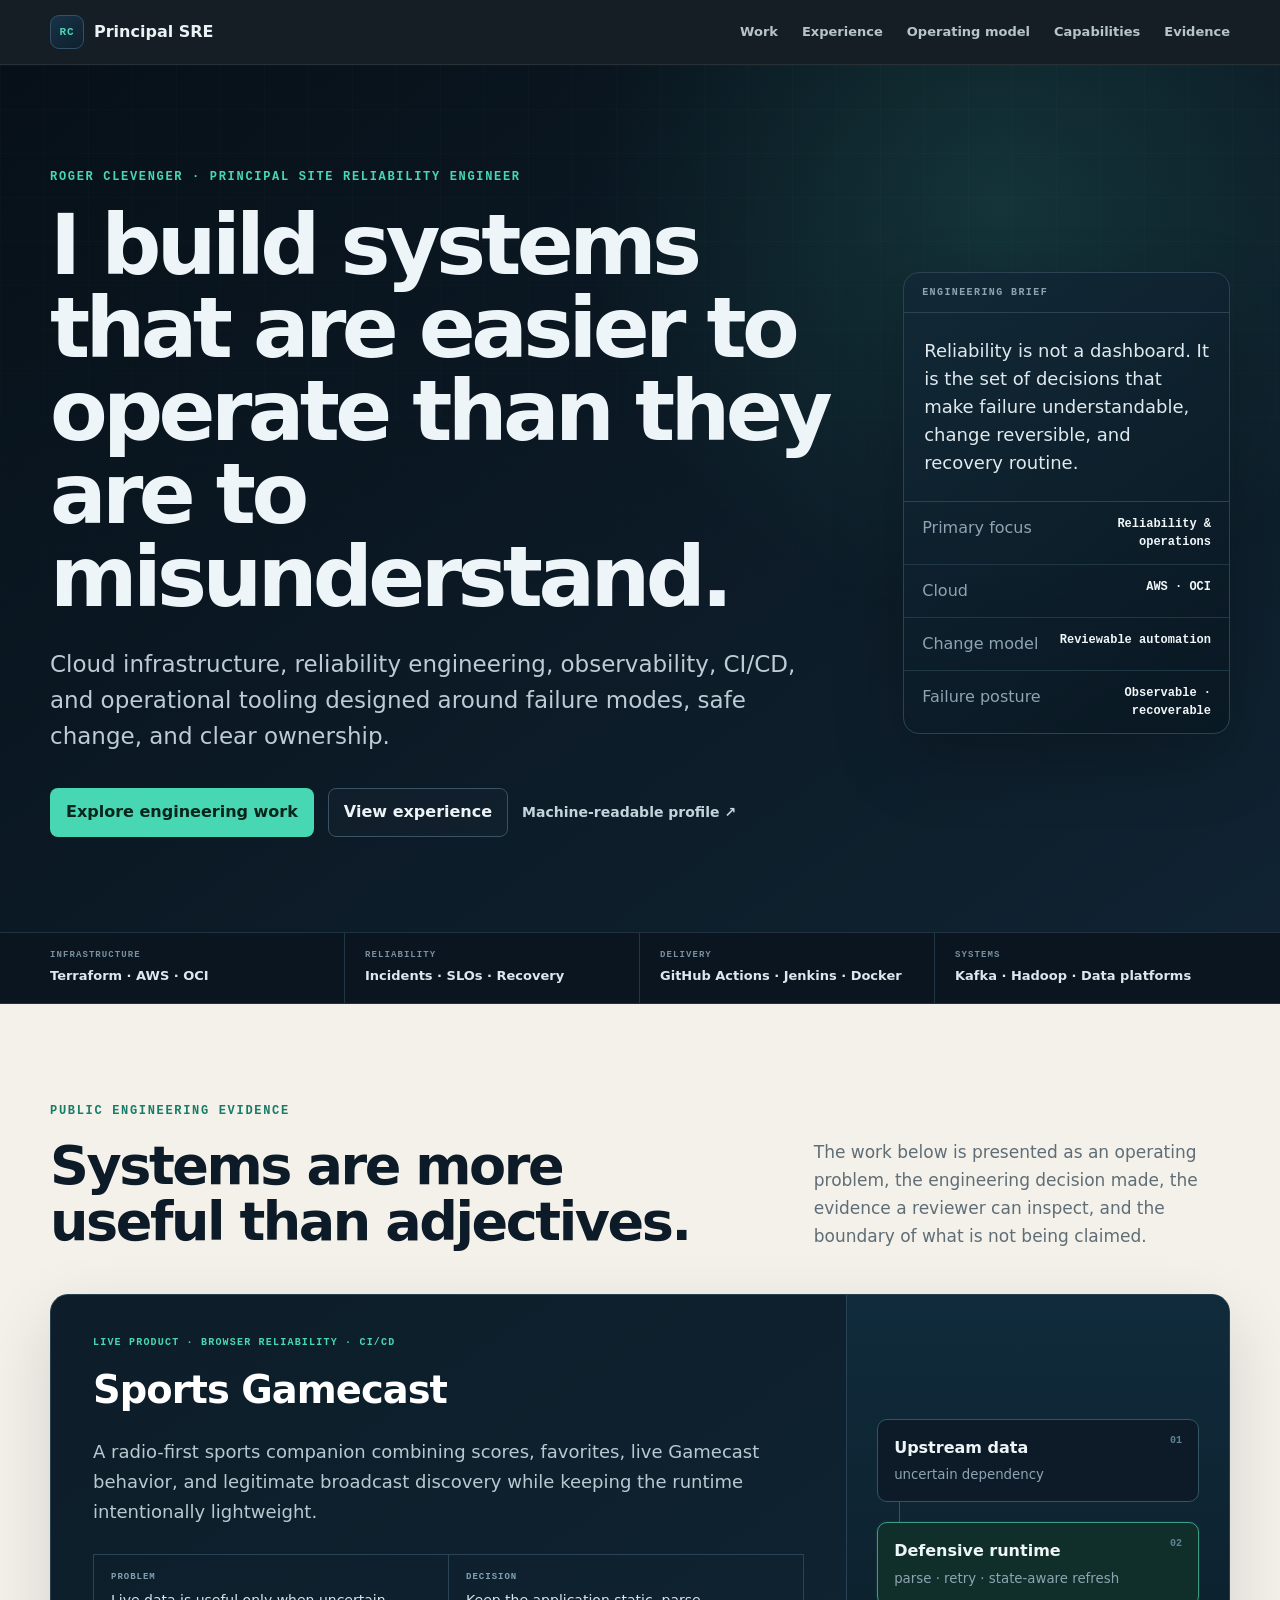
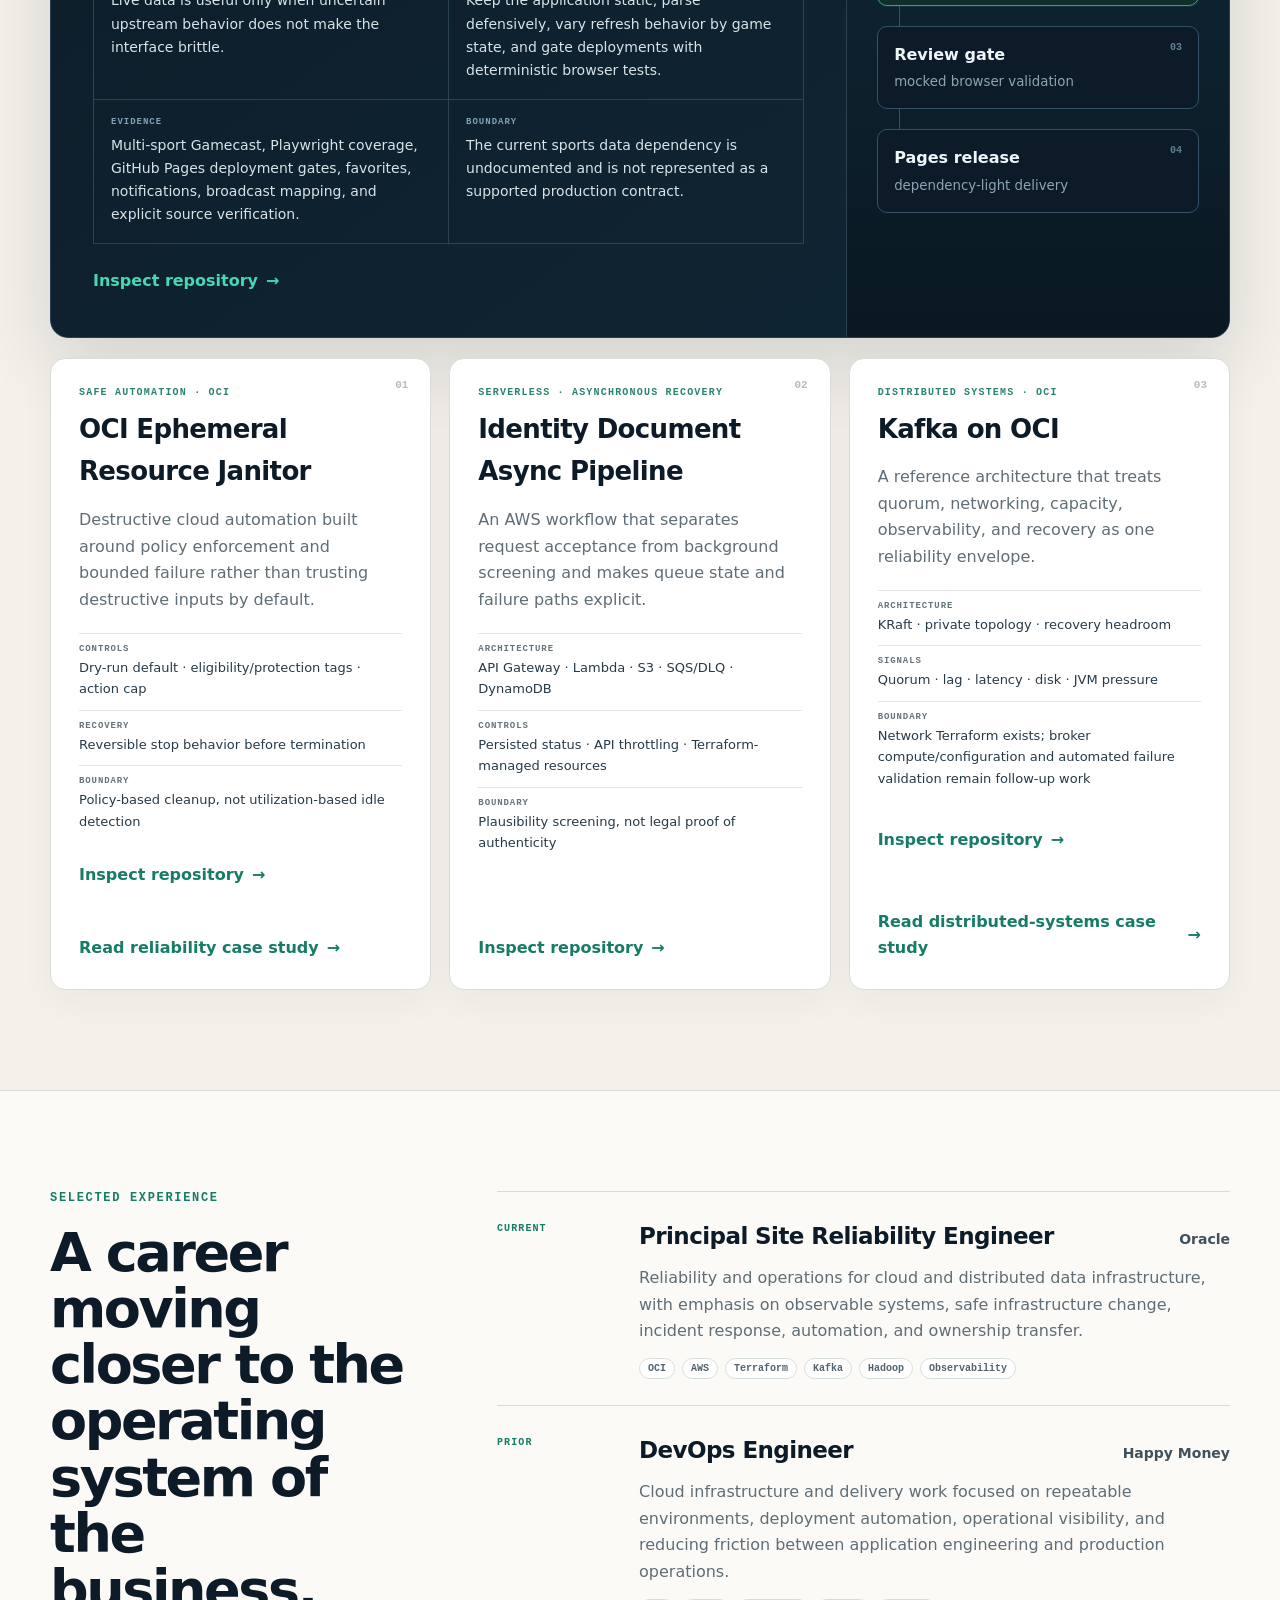
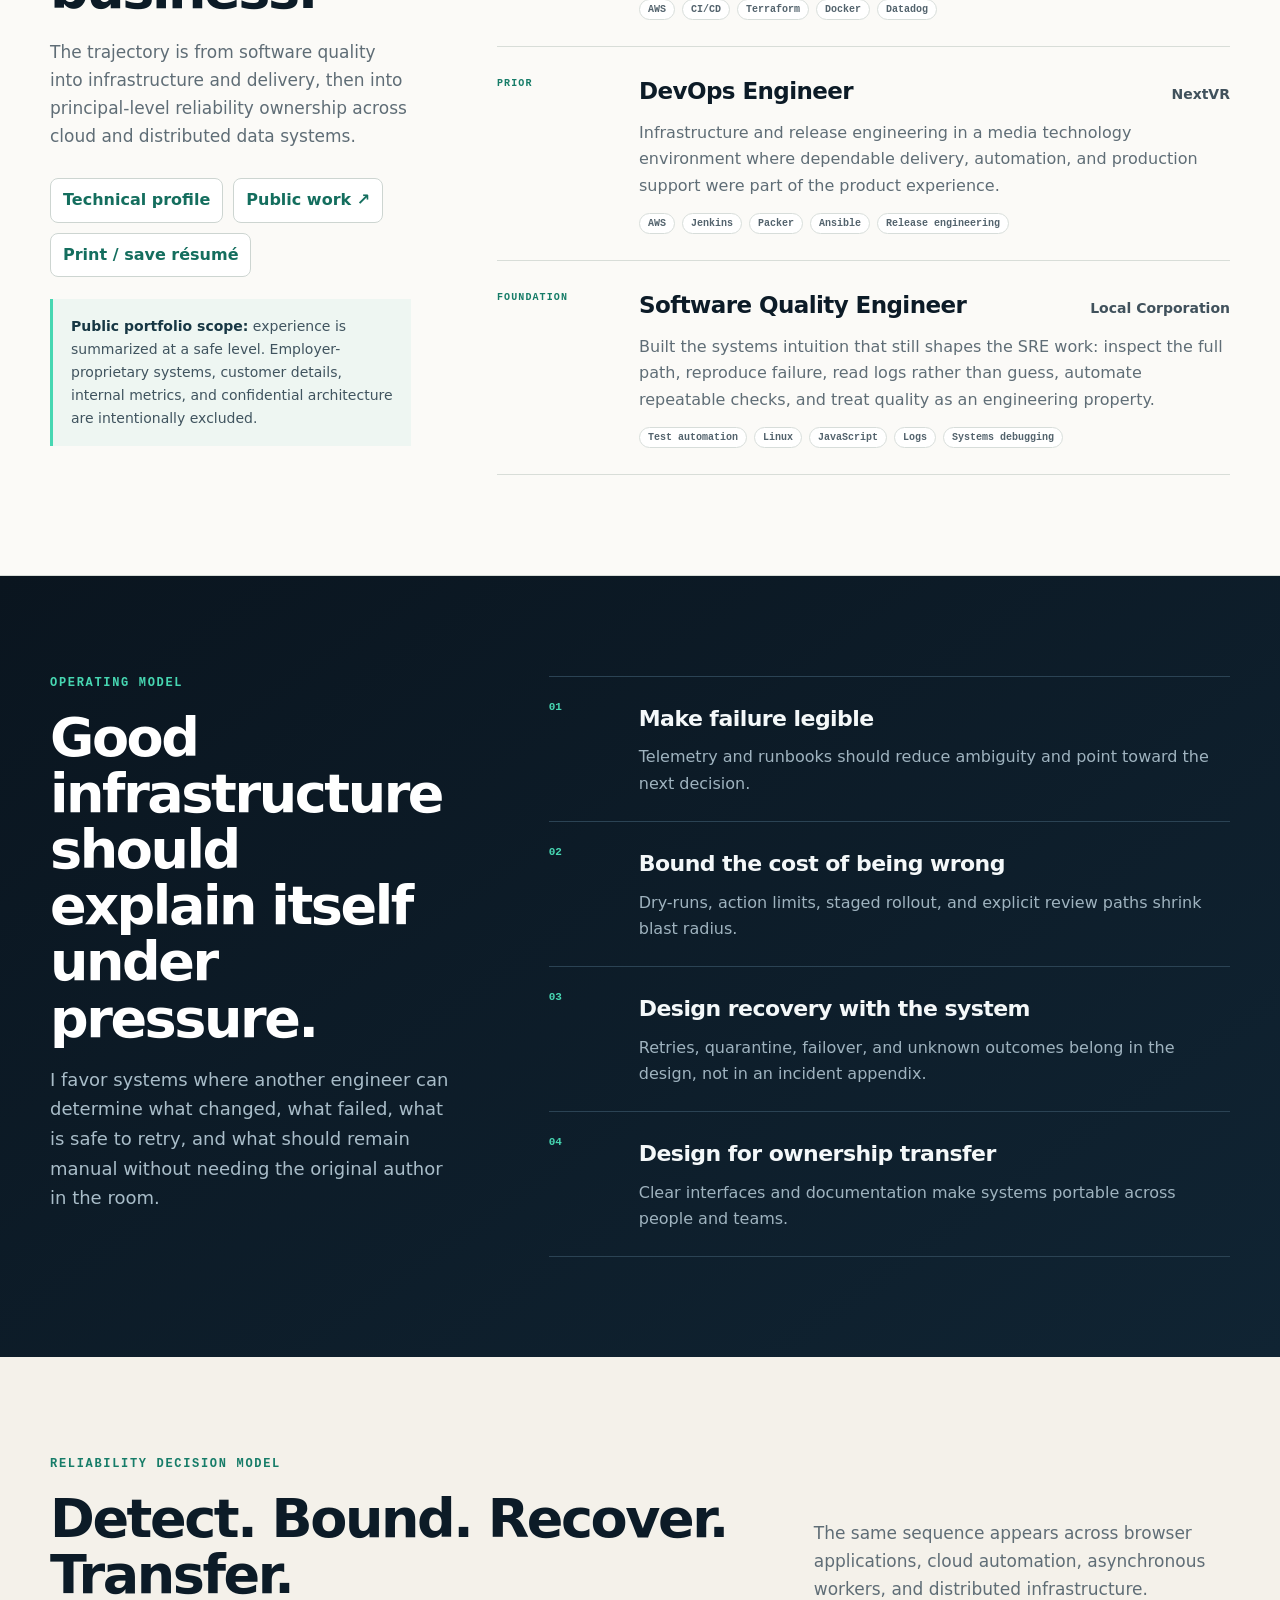
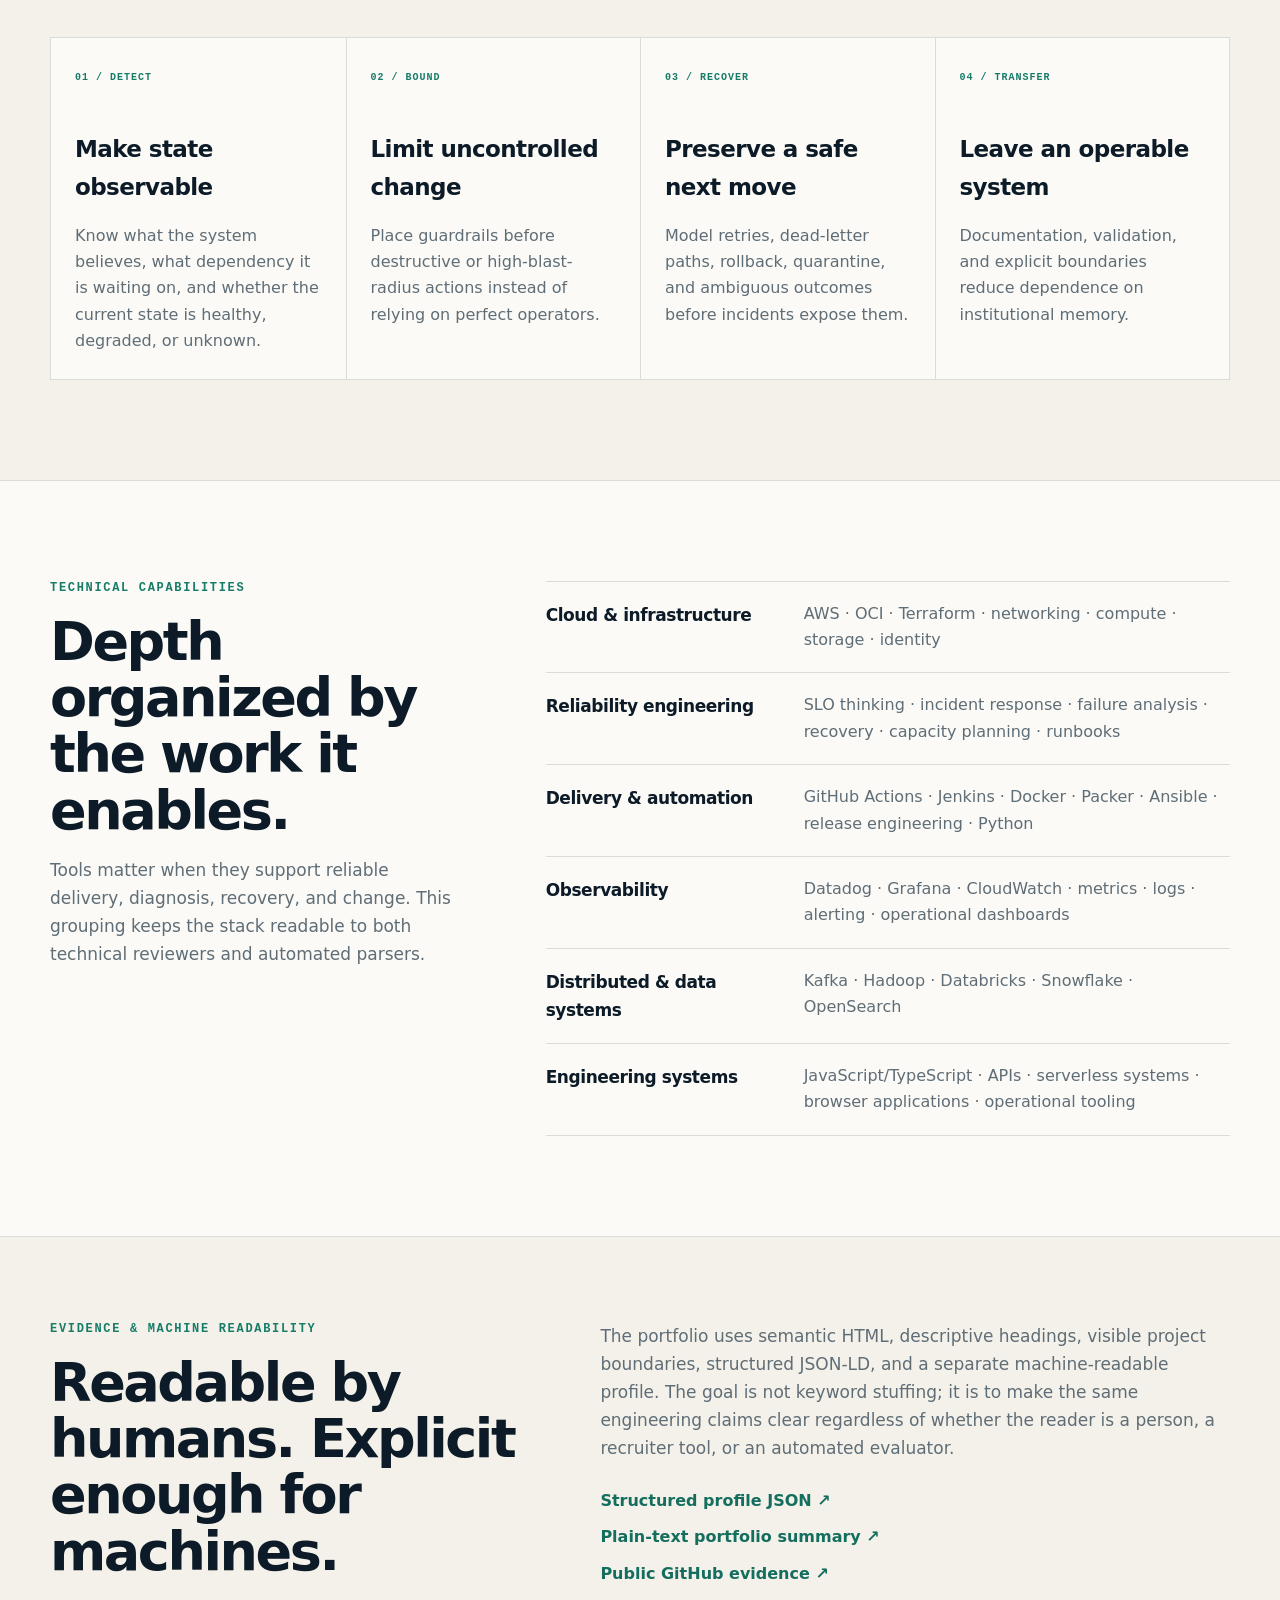
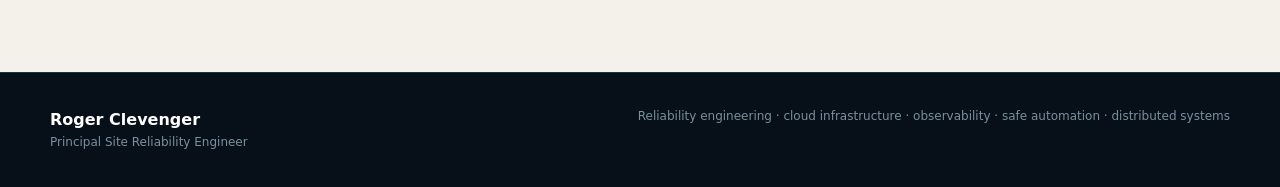
==== index.html @ 8accd37d "fix: align project evidence links" ====
<!doctype html>
<html lang="en">
<head>
<meta charset="utf-8">
<meta name="viewport" content="width=device-width,initial-scale=1">
<title>Roger Clevenger — Principal Site Reliability Engineer</title>
<meta name="description" content="Principal SRE / DevOps portfolio focused on reliable systems, cloud infrastructure, observability, CI/CD, safe automation, and distributed systems.">
<meta name="robots" content="index,follow">
<meta name="theme-color" content="#071018">
<meta property="og:title" content="Roger Clevenger — Principal Site Reliability Engineer">
<meta property="og:description" content="Engineering evidence in reliability, cloud infrastructure, observability, automation, and operational systems design.">
<meta property="og:type" content="website">
<meta property="og:url" content="https://rclevenger-hm.github.io/portfolio/">
<link rel="canonical" href="https://rclevenger-hm.github.io/portfolio/">
<link rel="alternate" type="application/json" href="data/profile.json" title="Machine-readable portfolio profile">
<link rel="stylesheet" href="styles.css">
<link rel="stylesheet" href="experience.css">
<script type="application/ld+json">
{
  "@context":"https://schema.org",
  "@type":"Person",
  "name":"Roger Clevenger",
  "jobTitle":"Principal Site Reliability Engineer",
  "url":"https://rclevenger-hm.github.io/portfolio/",
  "sameAs":["https://github.com/rclevenger-hm"],
  "worksFor":{"@type":"Organization","name":"Oracle"},
  "knowsAbout":["Site Reliability Engineering","DevOps","AWS","Oracle Cloud Infrastructure","Terraform","Observability","Incident Response","CI/CD","Kafka","Hadoop","Distributed Systems","Infrastructure Automation"],
  "hasOccupation":{"@type":"Occupation","name":"Principal Site Reliability Engineer","skills":"Reliability engineering, cloud infrastructure, observability, incident response, infrastructure as code, CI/CD, distributed systems, operational automation"},
  "subjectOf":[
    {"@type":"CreativeWork","name":"Sports Gamecast","url":"https://github.com/rclevenger-hm/sports-gamecast"},
    {"@type":"CreativeWork","name":"OCI Ephemeral Resource Janitor","url":"https://github.com/rclevenger-hm/oci-ephemeral-resource-janitor"},
    {"@type":"CreativeWork","name":"Identity Document Async Pipeline","url":"https://github.com/rclevenger-hm/driver_license_authenticity_lambda"},
    {"@type":"CreativeWork","name":"Kafka on OCI","url":"https://github.com/rclevenger-hm/kafka-oci-deployment"}
  ]
}
</script>
</head>
<body>
<a class="skip" href="#main">Skip to main content</a>
<header class="site-header">
  <div class="nav-shell">
    <a class="brand" href="#top" aria-label="Roger Clevenger home"><span class="brand-mark">RC</span><span>Principal SRE</span></a>
    <nav aria-label="Primary navigation">
      <a href="#work">Work</a>
      <a href="#experience">Experience</a>
      <a href="#operating-model">Operating model</a>
      <a href="#capabilities">Capabilities</a>
      <a href="#evidence">Evidence</a>
    </nav>
  </div>
</header>

<main id="main">
<section id="top" class="hero">
  <div class="shell hero-grid">
    <div class="hero-copy">
      <p class="kicker">Roger Clevenger · Principal Site Reliability Engineer</p>
      <h1>I build systems that are easier to operate than they are to misunderstand.</h1>
      <p class="hero-lede">Cloud infrastructure, reliability engineering, observability, CI/CD, and operational tooling designed around failure modes, safe change, and clear ownership.</p>
      <div class="hero-actions">
        <a class="button button-primary" href="#work">Explore engineering work</a>
        <a class="button button-ghost" href="#experience">View experience</a>
        <a class="text-link" href="data/profile.json">Machine-readable profile <span aria-hidden="true">↗</span></a>
      </div>
    </div>

    <aside class="hero-brief" aria-label="Engineering profile summary">
      <p class="brief-label">Engineering brief</p>
      <p class="brief-statement">Reliability is not a dashboard. It is the set of decisions that make failure understandable, change reversible, and recovery routine.</p>
      <dl>
        <div><dt>Primary focus</dt><dd>Reliability & operations</dd></div>
        <div><dt>Cloud</dt><dd>AWS · OCI</dd></div>
        <div><dt>Change model</dt><dd>Reviewable automation</dd></div>
        <div><dt>Failure posture</dt><dd>Observable · recoverable</dd></div>
      </dl>
    </aside>
  </div>
</section>

<div class="signal-bar" aria-label="Technical focus areas">
  <div class="shell signal-grid">
    <div><span>Infrastructure</span><strong>Terraform · AWS · OCI</strong></div>
    <div><span>Reliability</span><strong>Incidents · SLOs · Recovery</strong></div>
    <div><span>Delivery</span><strong>GitHub Actions · Jenkins · Docker</strong></div>
    <div><span>Systems</span><strong>Kafka · Hadoop · Data platforms</strong></div>
  </div>
</div>

<section id="work" class="section section-light">
  <div class="shell">
    <header class="section-heading">
      <div>
        <p class="kicker dark">Public engineering evidence</p>
        <h2>Systems are more useful than adjectives.</h2>
      </div>
      <p>The work below is presented as an operating problem, the engineering decision made, the evidence a reviewer can inspect, and the boundary of what is not being claimed.</p>
    </header>

    <article class="featured-project" aria-labelledby="gamecast-title">
      <div class="featured-copy">
        <p class="project-type">Live product · browser reliability · CI/CD</p>
        <h3 id="gamecast-title">Sports Gamecast</h3>
        <p class="project-intro">A radio-first sports companion combining scores, favorites, live Gamecast behavior, and legitimate broadcast discovery while keeping the runtime intentionally lightweight.</p>
        <div class="decision-grid">
          <div><span>Problem</span><p>Live data is useful only when uncertain upstream behavior does not make the interface brittle.</p></div>
          <div><span>Decision</span><p>Keep the application static, parse defensively, vary refresh behavior by game state, and gate deployments with deterministic browser tests.</p></div>
          <div><span>Evidence</span><p>Multi-sport Gamecast, Playwright coverage, GitHub Pages deployment gates, favorites, notifications, broadcast mapping, and explicit source verification.</p></div>
          <div><span>Boundary</span><p>The current sports data dependency is undocumented and is not represented as a supported production contract.</p></div>
        </div>
        <a class="project-link" href="https://github.com/rclevenger-hm/sports-gamecast">Inspect repository <span aria-hidden="true">→</span></a>
      </div>
      <div class="featured-visual" aria-label="Sports Gamecast reliability flow">
        <div class="flow-node"><span>01</span><strong>Upstream data</strong><small>uncertain dependency</small></div>
        <div class="flow-line" aria-hidden="true"></div>
        <div class="flow-node active"><span>02</span><strong>Defensive runtime</strong><small>parse · retry · state-aware refresh</small></div>
        <div class="flow-line" aria-hidden="true"></div>
        <div class="flow-node"><span>03</span><strong>Review gate</strong><small>mocked browser validation</small></div>
        <div class="flow-line" aria-hidden="true"></div>
        <div class="flow-node"><span>04</span><strong>Pages release</strong><small>dependency-light delivery</small></div>
      </div>
    </article>

    <div class="project-grid">
      <article class="project-card">
        <div class="card-number">01</div>
        <p class="project-type">Safe automation · OCI</p>
        <h3>OCI Ephemeral Resource Janitor</h3>
        <p>Destructive cloud automation built around policy enforcement and bounded failure rather than trusting destructive inputs by default.</p>
        <dl class="evidence-list">
          <div><dt>Controls</dt><dd>Dry-run default · eligibility/protection tags · action cap</dd></div>
          <div><dt>Recovery</dt><dd>Reversible stop behavior before termination</dd></div>
          <div><dt>Boundary</dt><dd>Policy-based cleanup, not utilization-based idle detection</dd></div>
        </dl>
        <a class="project-link" href="https://github.com/rclevenger-hm/oci-ephemeral-resource-janitor">Inspect repository <span aria-hidden="true">→</span></a><br>
        <a class="project-link" href="case-studies/oci-ephemeral-resource-janitor/">Read reliability case study <span aria-hidden="true">→</span></a>
      </article>

      <article class="project-card">
        <div class="card-number">02</div>
        <p class="project-type">Serverless · asynchronous recovery</p>
        <h3>Identity Document Async Pipeline</h3>
        <p>An AWS workflow that separates request acceptance from background screening and makes queue state and failure paths explicit.</p>
        <dl class="evidence-list">
          <div><dt>Architecture</dt><dd>API Gateway · Lambda · S3 · SQS/DLQ · DynamoDB</dd></div>
          <div><dt>Controls</dt><dd>Persisted status · API throttling · Terraform-managed resources</dd></div>
          <div><dt>Boundary</dt><dd>Plausibility screening, not legal proof of authenticity</dd></div>
        </dl>
        <a class="project-link" href="https://github.com/rclevenger-hm/driver_license_authenticity_lambda">Inspect repository <span aria-hidden="true">→</span></a>
      </article>

      <article class="project-card">
        <div class="card-number">03</div>
        <p class="project-type">Distributed systems · OCI</p>
        <h3>Kafka on OCI</h3>
        <p>A reference architecture that treats quorum, networking, capacity, observability, and recovery as one reliability envelope.</p>
        <dl class="evidence-list">
          <div><dt>Architecture</dt><dd>KRaft · private topology · recovery headroom</dd></div>
          <div><dt>Signals</dt><dd>Quorum · lag · latency · disk · JVM pressure</dd></div>
          <div><dt>Boundary</dt><dd>Network Terraform exists; broker compute/configuration and automated failure validation remain follow-up work</dd></div>
        </dl>
        <a class="project-link" href="https://github.com/rclevenger-hm/kafka-oci-deployment">Inspect repository <span aria-hidden="true">→</span></a><br>
        <a class="project-link" href="projects/kafka-oci/">Read distributed-systems case study <span aria-hidden="true">→</span></a>
      </article>
    </div>
  </div>
</section>

<section id="experience" class="section career-section">
  <div class="shell career-layout">
    <div class="career-intro">
      <p class="kicker dark">Selected experience</p>
      <h2>A career moving closer to the operating system of the business.</h2>
      <p class="section-copy">The trajectory is from software quality into infrastructure and delivery, then into principal-level reliability ownership across cloud and distributed data systems.</p>
      <div class="career-links">
        <a href="#capabilities">Technical profile</a>
        <a href="https://github.com/rclevenger-hm">Public work ↗</a>
        <a href="#" onclick="window.print();return false">Print / save résumé</a>
      </div>
      <p class="resume-note"><strong>Public portfolio scope:</strong> experience is summarized at a safe level. Employer-proprietary systems, customer details, internal metrics, and confidential architecture are intentionally excluded.</p>
    </div>
    <ol class="career-timeline" aria-label="Selected career trajectory">
      <li class="career-item">
        <div class="career-era">Current</div>
        <div>
          <div class="career-role"><h3>Principal Site Reliability Engineer</h3><strong>Oracle</strong></div>
          <p>Reliability and operations for cloud and distributed data infrastructure, with emphasis on observable systems, safe infrastructure change, incident response, automation, and ownership transfer.</p>
          <div class="career-signals"><span>OCI</span><span>AWS</span><span>Terraform</span><span>Kafka</span><span>Hadoop</span><span>Observability</span></div>
        </div>
      </li>
      <li class="career-item">
        <div class="career-era">Prior</div>
        <div>
          <div class="career-role"><h3>DevOps Engineer</h3><strong>Happy Money</strong></div>
          <p>Cloud infrastructure and delivery work focused on repeatable environments, deployment automation, operational visibility, and reducing friction between application engineering and production operations.</p>
          <div class="career-signals"><span>AWS</span><span>CI/CD</span><span>Terraform</span><span>Docker</span><span>Datadog</span></div>
        </div>
      </li>
      <li class="career-item">
        <div class="career-era">Prior</div>
        <div>
          <div class="career-role"><h3>DevOps Engineer</h3><strong>NextVR</strong></div>
          <p>Infrastructure and release engineering in a media technology environment where dependable delivery, automation, and production support were part of the product experience.</p>
          <div class="career-signals"><span>AWS</span><span>Jenkins</span><span>Packer</span><span>Ansible</span><span>Release engineering</span></div>
        </div>
      </li>
      <li class="career-item">
        <div class="career-era">Foundation</div>
        <div>
          <div class="career-role"><h3>Software Quality Engineer</h3><strong>Local Corporation</strong></div>
          <p>Built the systems intuition that still shapes the SRE work: inspect the full path, reproduce failure, read logs rather than guess, automate repeatable checks, and treat quality as an engineering property.</p>
          <div class="career-signals"><span>Test automation</span><span>Linux</span><span>JavaScript</span><span>Logs</span><span>Systems debugging</span></div>
        </div>
      </li>
    </ol>
  </div>
</section>

<section id="operating-model" class="section section-ink">
  <div class="shell operating-grid">
    <div class="operating-intro">
      <p class="kicker">Operating model</p>
      <h2>Good infrastructure should explain itself under pressure.</h2>
      <p>I favor systems where another engineer can determine what changed, what failed, what is safe to retry, and what should remain manual without needing the original author in the room.</p>
    </div>
    <ol class="principle-list">
      <li><span>01</span><div><h3>Make failure legible</h3><p>Telemetry and runbooks should reduce ambiguity and point toward the next decision.</p></div></li>
      <li><span>02</span><div><h3>Bound the cost of being wrong</h3><p>Dry-runs, action limits, staged rollout, and explicit review paths shrink blast radius.</p></div></li>
      <li><span>03</span><div><h3>Design recovery with the system</h3><p>Retries, quarantine, failover, and unknown outcomes belong in the design, not in an incident appendix.</p></div></li>
      <li><span>04</span><div><h3>Design for ownership transfer</h3><p>Clear interfaces and documentation make systems portable across people and teams.</p></div></li>
    </ol>
  </div>
</section>

<section id="systems" class="section section-light">
  <div class="shell">
    <header class="section-heading compact">
      <div>
        <p class="kicker dark">Reliability decision model</p>
        <h2>Detect. Bound. Recover. Transfer.</h2>
      </div>
      <p>The same sequence appears across browser applications, cloud automation, asynchronous workers, and distributed infrastructure.</p>
    </header>
    <div class="model-grid">
      <article><span class="model-index">01 / Detect</span><h3>Make state observable</h3><p>Know what the system believes, what dependency it is waiting on, and whether the current state is healthy, degraded, or unknown.</p></article>
      <article><span class="model-index">02 / Bound</span><h3>Limit uncontrolled change</h3><p>Place guardrails before destructive or high-blast-radius actions instead of relying on perfect operators.</p></article>
      <article><span class="model-index">03 / Recover</span><h3>Preserve a safe next move</h3><p>Model retries, dead-letter paths, rollback, quarantine, and ambiguous outcomes before incidents expose them.</p></article>
      <article><span class="model-index">04 / Transfer</span><h3>Leave an operable system</h3><p>Documentation, validation, and explicit boundaries reduce dependence on institutional memory.</p></article>
    </div>
  </div>
</section>

<section id="capabilities" class="section section-paper">
  <div class="shell capability-layout">
    <div>
      <p class="kicker dark">Technical capabilities</p>
      <h2>Depth organized by the work it enables.</h2>
      <p class="section-copy">Tools matter when they support reliable delivery, diagnosis, recovery, and change. This grouping keeps the stack readable to both technical reviewers and automated parsers.</p>
    </div>
    <div class="capability-list">
      <article><h3>Cloud & infrastructure</h3><p>AWS · OCI · Terraform · networking · compute · storage · identity</p></article>
      <article><h3>Reliability engineering</h3><p>SLO thinking · incident response · failure analysis · recovery · capacity planning · runbooks</p></article>
      <article><h3>Delivery & automation</h3><p>GitHub Actions · Jenkins · Docker · Packer · Ansible · release engineering · Python</p></article>
      <article><h3>Observability</h3><p>Datadog · Grafana · CloudWatch · metrics · logs · alerting · operational dashboards</p></article>
      <article><h3>Distributed & data systems</h3><p>Kafka · Hadoop · Databricks · Snowflake · OpenSearch</p></article>
      <article><h3>Engineering systems</h3><p>JavaScript/TypeScript · APIs · serverless systems · browser applications · operational tooling</p></article>
    </div>
  </div>
</section>

<section id="evidence" class="section section-light evidence-section">
  <div class="shell evidence-layout">
    <div>
      <p class="kicker dark">Evidence & machine readability</p>
      <h2>Readable by humans. Explicit enough for machines.</h2>
    </div>
    <div class="evidence-copy">
      <p>The portfolio uses semantic HTML, descriptive headings, visible project boundaries, structured JSON-LD, and a separate machine-readable profile. The goal is not keyword stuffing; it is to make the same engineering claims clear regardless of whether the reader is a person, a recruiter tool, or an automated evaluator.</p>
      <div class="evidence-links">
        <a href="data/profile.json">Structured profile JSON <span aria-hidden="true">↗</span></a>
        <a href="llms.txt">Plain-text portfolio summary <span aria-hidden="true">↗</span></a>
        <a href="https://github.com/rclevenger-hm">Public GitHub evidence <span aria-hidden="true">↗</span></a>
      </div>
    </div>
  </div>
</section>
</main>

<footer class="site-footer">
  <div class="shell footer-grid">
    <div><strong>Roger Clevenger</strong><span>Principal Site Reliability Engineer</span></div>
    <p>Reliability engineering · cloud infrastructure · observability · safe automation · distributed systems</p>
  </div>
</footer>
</body>
</html>
---- styles.css ----
:root{--ink:#0c1b27;--ink-2:#132838;--paper:#f4f1ea;--paper-2:#fbfaf7;--white:#fff;--line:#d8ddd8;--line-dark:#294052;--text:#152736;--muted:#5f6d76;--muted-dark:#9cb0be;--signal:#47d7b2;--signal-dark:#167c68;--blue:#6ea9f5;--shadow:0 18px 50px rgba(18,36,48,.08);--max:1180px;color-scheme:light dark}*{box-sizing:border-box}html{scroll-behavior:smooth}body{margin:0;background:var(--paper);color:var(--text);font:16px/1.65 system-ui,-apple-system,BlinkMacSystemFont,"Segoe UI",sans-serif;text-rendering:optimizeLegibility}img,svg{max-width:100%}.shell{width:min(var(--max),calc(100% - 40px));margin-inline:auto}a{color:inherit}.skip{position:fixed;left:-999px;top:12px;z-index:1000}.skip:focus{left:12px;background:#fff;color:#000;padding:10px 14px;border-radius:6px;box-shadow:var(--shadow)}.site-header{position:sticky;top:0;z-index:50;background:rgba(7,16,24,.94);border-bottom:1px solid rgba(255,255,255,.08);backdrop-filter:blur(14px)}.nav-shell{width:min(var(--max),calc(100% - 40px));margin:auto;min-height:64px;display:flex;align-items:center;justify-content:space-between;gap:24px}.brand{display:inline-flex;align-items:center;gap:10px;color:#eaf2f6;text-decoration:none;font-weight:750}.brand-mark{display:inline-grid;place-items:center;width:34px;height:34px;border-radius:9px;background:linear-gradient(145deg,#193348,#0d202f);border:1px solid #345068;color:var(--signal);font:800 11px ui-monospace,SFMono-Regular,Consolas,monospace;letter-spacing:.08em}.site-header nav{display:flex;gap:24px}.site-header nav a{color:#b6c4cd;text-decoration:none;font-size:13px;font-weight:650}.site-header nav a:hover{color:#fff}.hero{position:relative;overflow:hidden;background:radial-gradient(circle at 78% 16%,rgba(71,215,178,.14),transparent 26rem),linear-gradient(145deg,#071018 0%,#0c1b27 58%,#102332 100%);color:#eef5f8;border-bottom:1px solid #1f3342}.hero:after{content:"";position:absolute;inset:0;pointer-events:none;background-image:linear-gradient(rgba(255,255,255,.025) 1px,transparent 1px),linear-gradient(90deg,rgba(255,255,255,.025) 1px,transparent 1px);background-size:44px 44px;mask-image:linear-gradient(to bottom,rgba(0,0,0,.75),transparent 92%)}.hero-grid{position:relative;z-index:1;min-height:680px;padding:105px 0 95px;display:grid;grid-template-columns:minmax(0,1.55fr) minmax(310px,.65fr);gap:74px;align-items:center}.kicker{margin:0 0 18px;color:var(--signal);font:800 12px/1.3 ui-monospace,SFMono-Regular,Consolas,monospace;text-transform:uppercase;letter-spacing:.14em}.kicker.dark{color:var(--signal-dark)}h1,h2,h3,p{overflow-wrap:break-word}h1{max-width:870px;margin:0;font-size:clamp(48px,6.8vw,84px);line-height:.99;letter-spacing:-.055em;font-weight:780}h2{margin:0;font-size:clamp(34px,4.3vw,54px);line-height:1.04;letter-spacing:-.045em;color:var(--ink)}h3{margin:0;color:var(--ink);letter-spacing:-.025em}.hero-lede{max-width:760px;margin:28px 0 0;color:#bdcbd4;font-size:clamp(18px,2vw,23px);line-height:1.55}.hero-actions{display:flex;align-items:center;flex-wrap:wrap;gap:10px 14px;margin-top:34px}.button{display:inline-flex;align-items:center;justify-content:center;min-height:46px;padding:10px 15px;border-radius:8px;text-decoration:none;font-weight:760;border:1px solid transparent}.button-primary{background:var(--signal);color:#08241d}.button-primary:hover{background:#6ce2c5}.button-ghost{border-color:#395264;color:#edf4f7;background:rgba(255,255,255,.02)}.button-ghost:hover{border-color:#6f8999;background:rgba(255,255,255,.05)}.text-link{color:#c5d4dc;text-decoration:none;font-weight:700;font-size:14px}.text-link:hover{color:#fff}.hero-brief{border:1px solid #294354;border-radius:16px;background:linear-gradient(145deg,rgba(18,40,55,.88),rgba(9,23,33,.88));box-shadow:0 25px 70px rgba(0,0,0,.22);overflow:hidden}.brief-label{margin:0;padding:14px 18px;border-bottom:1px solid #294354;color:#8ea4b2;font:800 10px ui-monospace,SFMono-Regular,Consolas,monospace;letter-spacing:.14em;text-transform:uppercase}.brief-statement{margin:0;padding:24px 20px;color:#e0e9ee;font-size:18px;line-height:1.55;border-bottom:1px solid #294354}.hero-brief dl{margin:0}.hero-brief dl div{display:grid;grid-template-columns:1fr 1.25fr;gap:14px;padding:13px 18px;border-bottom:1px solid #203746}.hero-brief dl div:last-child{border-bottom:0}.hero-brief dt{color:#8ea4b2}.hero-brief dd{margin:0;color:#f1f6f8;text-align:right;font:700 12px/1.5 ui-monospace,SFMono-Regular,Consolas,monospace}.signal-bar{background:#0a151f;color:#dce8ed;border-bottom:1px solid #1d3342}.signal-grid{display:grid;grid-template-columns:repeat(4,1fr)}.signal-grid>div{padding:17px 20px;border-right:1px solid #203746}.signal-grid>div:first-child{padding-left:0}.signal-grid>div:last-child{border-right:0}.signal-grid span{display:block;color:#78909f;font:800 9px ui-monospace,SFMono-Regular,Consolas,monospace;text-transform:uppercase;letter-spacing:.12em}.signal-grid strong{display:block;margin-top:5px;font-size:13px;font-weight:680}.section{padding:100px 0}.section-light{background:var(--paper)}.section-paper{background:var(--paper-2);border-top:1px solid var(--line);border-bottom:1px solid var(--line)}.section-ink{background:linear-gradient(145deg,#0a151f,#102433);color:#edf4f7}.section-heading{display:grid;grid-template-columns:minmax(0,1.2fr) minmax(280px,.72fr);gap:70px;align-items:end;margin-bottom:44px}.section-heading.compact{margin-bottom:34px}.section-heading>p{margin:0;color:var(--muted);font-size:17px}.featured-project{display:grid;grid-template-columns:minmax(0,1.35fr) minmax(320px,.65fr);overflow:hidden;border:1px solid #264052;border-radius:18px;background:linear-gradient(145deg,#0d1d29,#102635);box-shadow:0 26px 70px rgba(9,24,34,.14);color:#eaf2f5}.featured-copy{padding:42px}.project-type{margin:0 0 10px;color:#2b8371;font:800 10px ui-monospace,SFMono-Regular,Consolas,monospace;text-transform:uppercase;letter-spacing:.12em}.featured-project .project-type{color:var(--signal)}.featured-project h3{color:#fff;font-size:clamp(30px,3vw,44px)}.project-intro{margin:16px 0 28px;color:#b9c9d1;font-size:18px;max-width:760px}.decision-grid{display:grid;grid-template-columns:1fr 1fr;border-top:1px solid #2b4455;border-left:1px solid #2b4455}.decision-grid>div{padding:17px;border-right:1px solid #2b4455;border-bottom:1px solid #2b4455}.decision-grid span{display:block;color:#81a1b4;font:800 9px ui-monospace,SFMono-Regular,Consolas,monospace;text-transform:uppercase;letter-spacing:.11em}.decision-grid p{margin:7px 0 0;color:#d8e3e8;font-size:14px}.project-link{display:inline-flex;gap:8px;align-items:center;margin-top:24px;color:#167c68;text-decoration:none;font-weight:800}.featured-project .project-link{color:var(--signal)}.project-link:hover{text-decoration:underline;text-underline-offset:4px}.featured-visual{padding:30px;background:linear-gradient(180deg,#102b3b,#0a1822);border-left:1px solid #294354;display:flex;flex-direction:column;justify-content:center}.flow-node{position:relative;border:1px solid #355367;border-radius:10px;background:#0c1b27;padding:15px 16px}.flow-node.active{border-color:#3c9d85;background:#102f2b;box-shadow:0 0 0 1px rgba(71,215,178,.08)}.flow-node span{float:right;color:#5f8295;font:800 10px ui-monospace,SFMono-Regular,Consolas,monospace}.flow-node strong{display:block;color:#eef5f7}.flow-node small{display:block;margin-top:3px;color:#8da4b2}.flow-line{height:20px;width:1px;background:#355367;margin-left:22px}.project-grid{display:grid;grid-template-columns:repeat(3,1fr);gap:18px;margin-top:20px}.project-card{position:relative;display:flex;flex-direction:column;min-height:430px;padding:28px;border:1px solid var(--line);border-radius:15px;background:var(--white);box-shadow:0 12px 34px rgba(20,38,50,.045)}.project-card:hover{transform:translateY(-2px);box-shadow:var(--shadow);border-color:#bdc8c4}.card-number{position:absolute;right:22px;top:20px;color:#b5bdbb;font:800 11px ui-monospace,SFMono-Regular,Consolas,monospace}.project-card h3{font-size:26px;max-width:85%}.project-card>p:not(.project-type){color:var(--muted);margin:14px 0 20px}.evidence-list{margin:0}.evidence-list div{padding:10px 0;border-top:1px solid #e2e5e1}.evidence-list dt{color:#66737b;font:800 9px ui-monospace,SFMono-Regular,Consolas,monospace;text-transform:uppercase;letter-spacing:.1em}.evidence-list dd{margin:3px 0 0;color:#273a47;font-size:13px}.project-card .project-link{margin-top:auto;padding-top:20px}.operating-grid{display:grid;grid-template-columns:minmax(0,.72fr) minmax(0,1.2fr);gap:90px;align-items:start}.section-ink h2{color:#fff}.operating-intro>p:last-child{color:#a9bdc9;font-size:18px;max-width:540px}.principle-list{list-style:none;margin:0;padding:0;border-top:1px solid #2b4354}.principle-list li{display:grid;grid-template-columns:70px 1fr;gap:20px;padding:24px 0;border-bottom:1px solid #2b4354}.principle-list>li>span{color:var(--signal);font:800 11px ui-monospace,SFMono-Regular,Consolas,monospace}.principle-list h3{color:#f4f8f9;font-size:22px}.principle-list p{margin:7px 0 0;color:#9fb3bf}.model-grid{display:grid;grid-template-columns:repeat(4,1fr);gap:0;border:1px solid var(--line);background:var(--line)}.model-grid article{background:var(--paper-2);padding:24px;min-height:260px}.model-grid article+article{border-left:1px solid var(--line)}.model-index{color:var(--signal-dark);font:800 10px ui-monospace,SFMono-Regular,Consolas,monospace;text-transform:uppercase;letter-spacing:.1em}.model-grid h3{margin-top:42px;font-size:23px}.model-grid p{color:var(--muted);margin-bottom:0}.capability-layout{display:grid;grid-template-columns:minmax(280px,.72fr) minmax(0,1.2fr);gap:85px}.section-copy{color:var(--muted);font-size:17px;max-width:470px}.capability-list{border-top:1px solid var(--line)}.capability-list article{display:grid;grid-template-columns:230px 1fr;gap:28px;padding:19px 0;border-bottom:1px solid var(--line)}.capability-list h3{font-size:17px}.capability-list p{margin:0;color:var(--muted)}.evidence-section{padding-top:85px;padding-bottom:85px}.evidence-layout{display:grid;grid-template-columns:.85fr 1.15fr;gap:85px}.evidence-copy>p{margin-top:0;color:var(--muted);font-size:17px}.evidence-links{display:flex;flex-direction:column;align-items:flex-start;gap:10px;margin-top:26px}.evidence-links a{color:#146e5e;text-decoration:none;font-weight:780}.evidence-links a:hover{text-decoration:underline;text-underline-offset:4px}.site-footer{background:#071018;color:#c1d0d8;padding:34px 0;border-top:1px solid #1b3140}.footer-grid{display:flex;justify-content:space-between;gap:40px;align-items:flex-start}.footer-grid>div{display:flex;flex-direction:column}.footer-grid strong{color:#fff}.footer-grid span,.footer-grid p{color:#78909f;font-size:12px}.footer-grid p{margin:0;text-align:right;max-width:600px}a:focus-visible,.button:focus-visible{outline:3px solid var(--blue);outline-offset:3px;border-radius:5px}@media(max-width:980px){.hero-grid,.featured-project,.operating-grid,.capability-layout,.evidence-layout{grid-template-columns:1fr}.hero-grid{min-height:auto;padding:80px 0}.hero-brief{max-width:650px}.featured-visual{border-left:0;border-top:1px solid #294354}.project-grid{grid-template-columns:1fr 1fr}.project-card:last-child{grid-column:1/-1}.model-grid{grid-template-columns:1fr 1fr}.model-grid article:nth-child(3){border-left:0;border-top:1px solid var(--line)}.model-grid article:nth-child(4){border-top:1px solid var(--line)}.section-heading{grid-template-columns:1fr;gap:20px}.capability-layout,.evidence-layout{gap:35px}}@media(max-width:720px){.shell,.nav-shell{width:min(100% - 28px,var(--max))}.site-header nav{display:none}.hero-grid{padding:64px 0 70px;gap:42px}.hero h1{font-size:clamp(42px,13vw,64px)}.signal-grid{grid-template-columns:1fr 1fr}.signal-grid>div{border-bottom:1px solid #203746}.signal-grid>div:nth-child(2){border-right:0}.signal-grid>div:first-child,.signal-grid>div:nth-child(3){padding-left:0}.section{padding:72px 0}.featured-copy{padding:27px}.decision-grid{grid-template-columns:1fr}.featured-visual{padding:24px}.project-grid{grid-template-columns:1fr}.project-card:last-child{grid-column:auto}.model-grid{grid-template-columns:1fr}.model-grid article+article,.model-grid article:nth-child(3),.model-grid article:nth-child(4){border-left:0;border-top:1px solid var(--line)}.capability-list article{grid-template-columns:1fr;gap:6px}.footer-grid{flex-direction:column}.footer-grid p{text-align:left}.hero-actions{align-items:flex-start;flex-direction:column}.hero-actions .button{width:100%}.text-link{margin-top:6px}}@media(prefers-reduced-motion:reduce){*{scroll-behavior:auto!important;animation:none!important;transition:none!important}.project-card:hover{transform:none}}@media print{.site-header,.hero-actions,.skip,.signal-bar{display:none!important}body{background:#fff;color:#111;font-size:11pt}.hero,.section-ink,.site-footer{background:#fff!important;color:#111}.hero-grid,.operating-grid,.capability-layout,.evidence-layout,.featured-project{display:block}.hero-grid{min-height:auto;padding:15px 0}.hero h1{color:#111;font-size:34pt}.hero-lede,.brief-statement,.operating-intro>p:last-child,.principle-list p,.featured-project p{color:#333}.hero-brief,.featured-project,.project-card,.model-grid,.capability-list{box-shadow:none;border-color:#aaa;background:#fff}.hero-brief{margin-top:20px}.hero-brief dd,.hero-brief .brief-statement,.featured-project h3,.featured-project .project-link,.section-ink h2,.principle-list h3{color:#111}.hero-brief dt,.brief-label{color:#555}.featured-visual{display:none}.project-grid{display:block}.project-card{min-height:0;margin:12px 0;break-inside:avoid}.section{padding:24px 0}.section-heading{display:block}.section-heading>p{margin-top:10px}.principle-list li{break-inside:avoid;border-color:#bbb}.model-grid{display:grid;grid-template-columns:1fr 1fr;background:#fff}.model-grid article{background:#fff;min-height:0}.kicker,.kicker.dark,.project-type,.model-index{color:#075}.site-footer{border-top:1px solid #aaa}.footer-grid{color:#111}}
---- experience.css ----
.career-section{background:#fbfaf7;border-top:1px solid #d8ddd8;border-bottom:1px solid #d8ddd8}.career-layout{display:grid;grid-template-columns:minmax(260px,.66fr) minmax(0,1.34fr);gap:86px;align-items:start}.career-intro{position:sticky;top:100px}.career-intro .section-copy{margin-top:20px}.career-links{display:flex;flex-wrap:wrap;gap:10px;margin-top:28px}.career-links a{display:inline-flex;align-items:center;min-height:42px;padding:8px 12px;border:1px solid #cdd5d1;border-radius:8px;color:#146e5e;text-decoration:none;font-weight:760;background:#fff}.career-links a:hover{border-color:#9bb8ae}.career-timeline{position:relative;margin:0;padding:0;list-style:none;border-top:1px solid #d8ddd8}.career-item{display:grid;grid-template-columns:118px minmax(0,1fr);gap:24px;padding:26px 0;border-bottom:1px solid #d8ddd8}.career-era{padding-top:4px;color:#167c68;font:800 10px/1.4 ui-monospace,SFMono-Regular,Consolas,monospace;text-transform:uppercase;letter-spacing:.11em}.career-role{display:flex;justify-content:space-between;gap:20px;align-items:baseline}.career-role h3{font-size:23px}.career-role strong{color:#40515c;font-size:14px}.career-item p{margin:9px 0 0;color:#5f6d76}.career-signals{display:flex;gap:7px;flex-wrap:wrap;margin-top:14px}.career-signals span{border:1px solid #d7ddda;border-radius:999px;padding:4px 8px;background:#fff;color:#53636d;font:700 10px ui-monospace,SFMono-Regular,Consolas,monospace}.resume-note{margin-top:22px;padding:16px 18px;border-left:3px solid #47d7b2;background:#eef6f2;color:#40545f;font-size:14px}.resume-note strong{color:#173744}@media(max-width:980px){.career-layout{grid-template-columns:1fr;gap:38px}.career-intro{position:static}}@media(max-width:640px){.career-item{grid-template-columns:1fr;gap:5px}.career-role{display:block}.career-role strong{display:block;margin-top:3px}.career-links a{width:100%;justify-content:center}}@media print{.career-section{background:#fff!important}.career-links{display:none}.career-layout{grid-template-columns:1fr;gap:20px}.career-intro{position:static}.career-item{break-inside:avoid;padding:13px 0}.career-signals span{background:#fff}.resume-note{background:#fff;border-left:2px solid #555}}
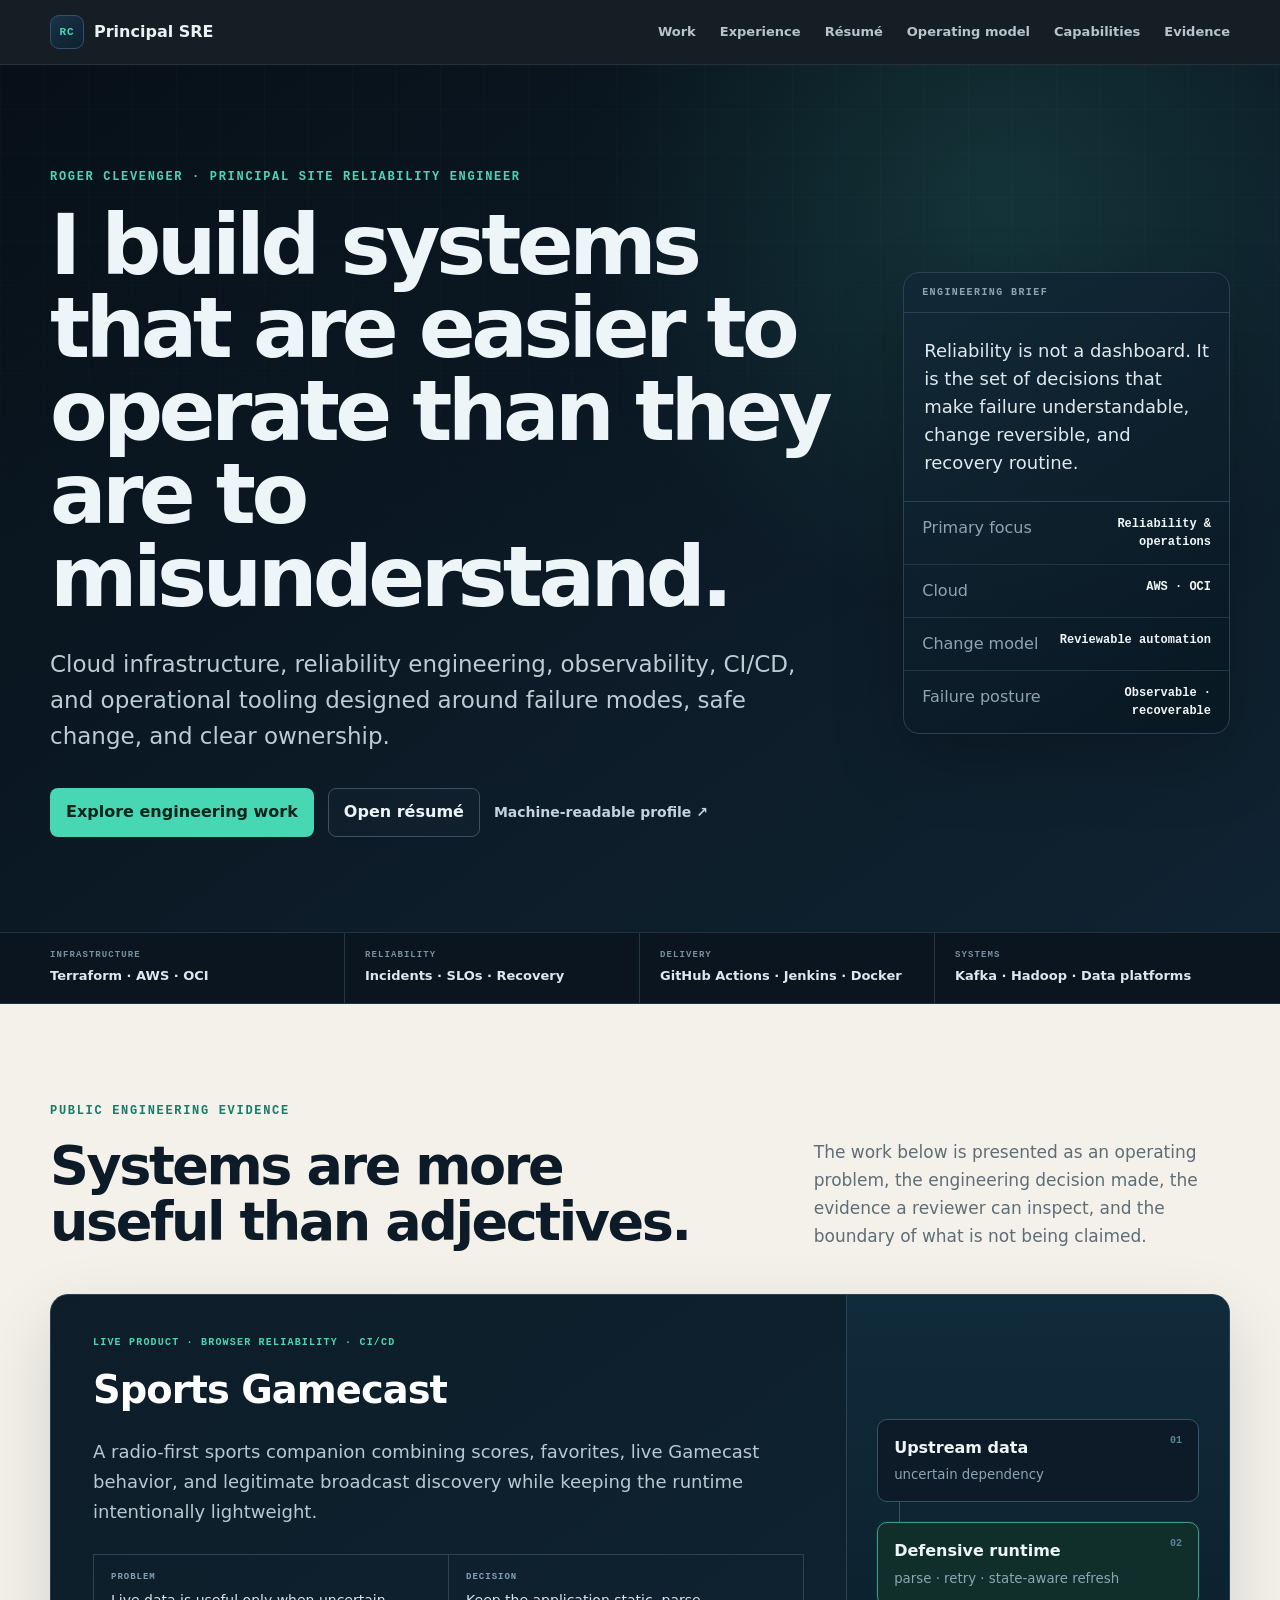
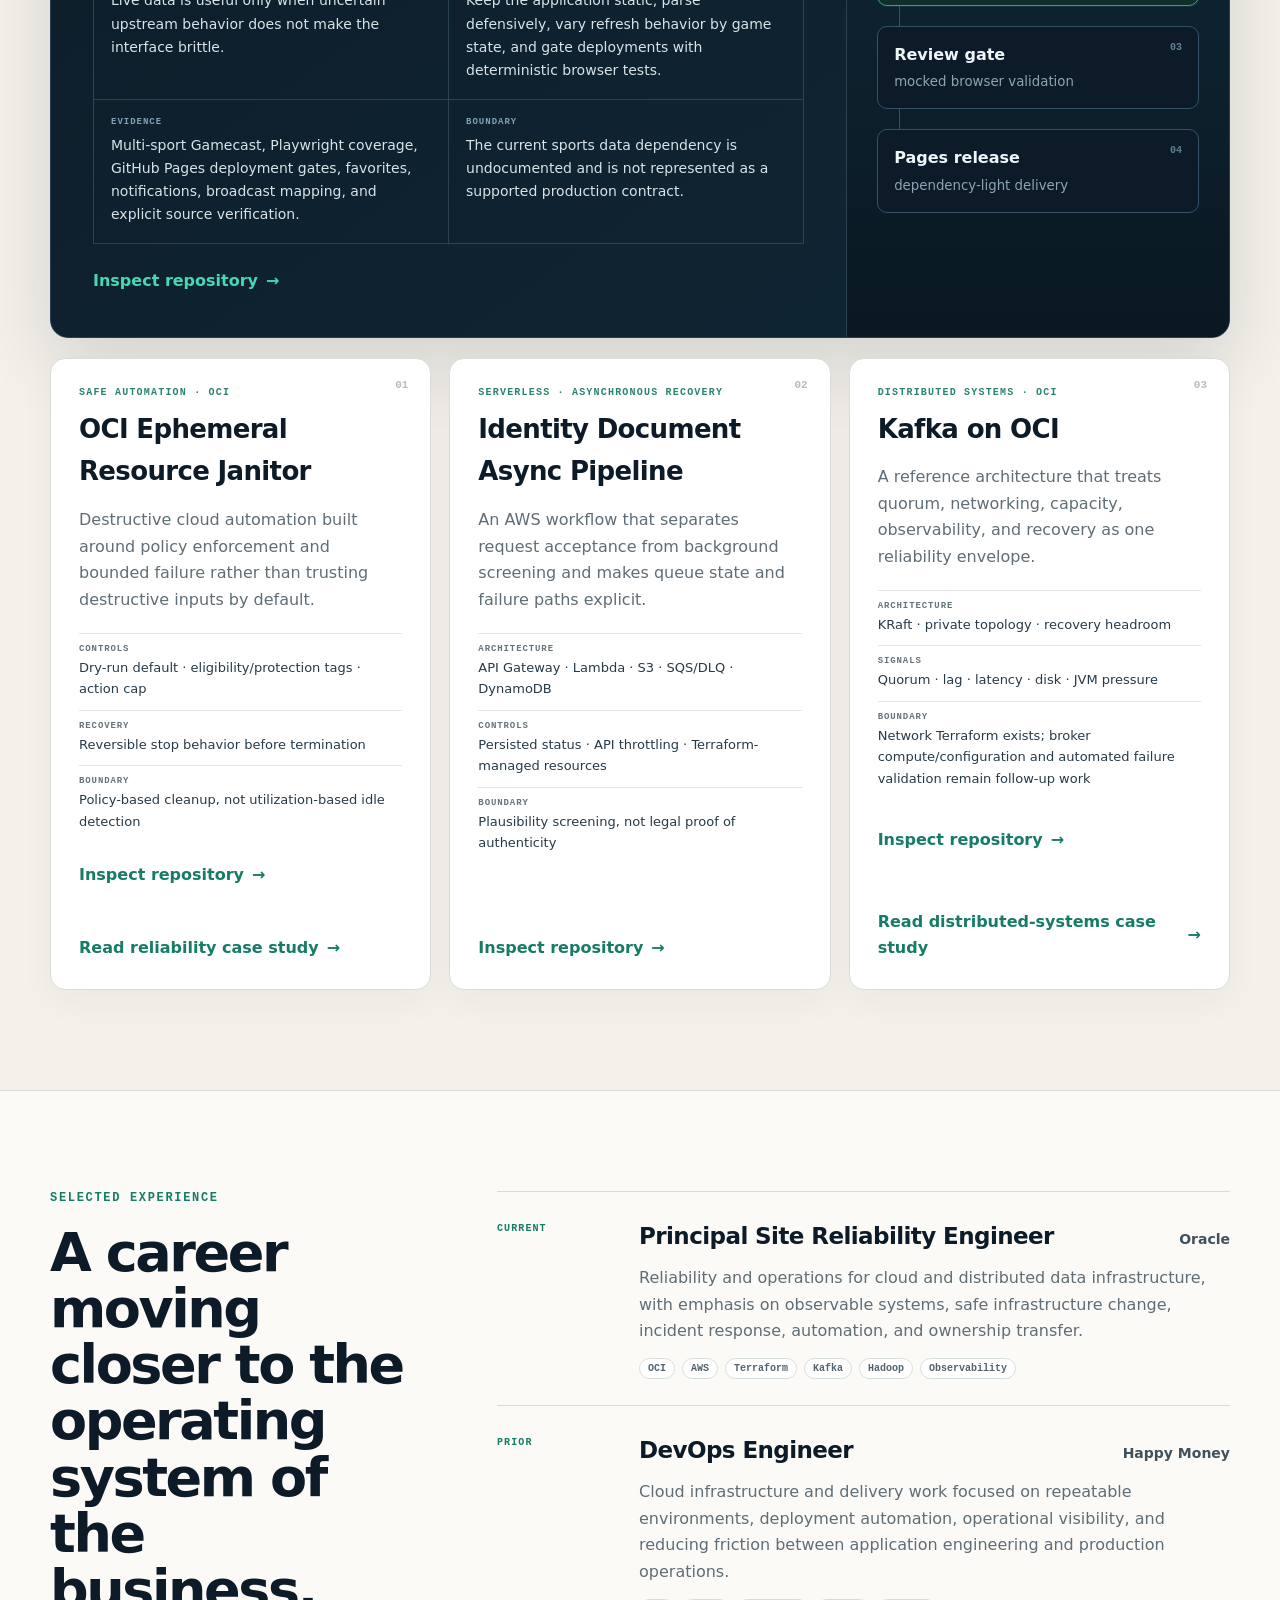
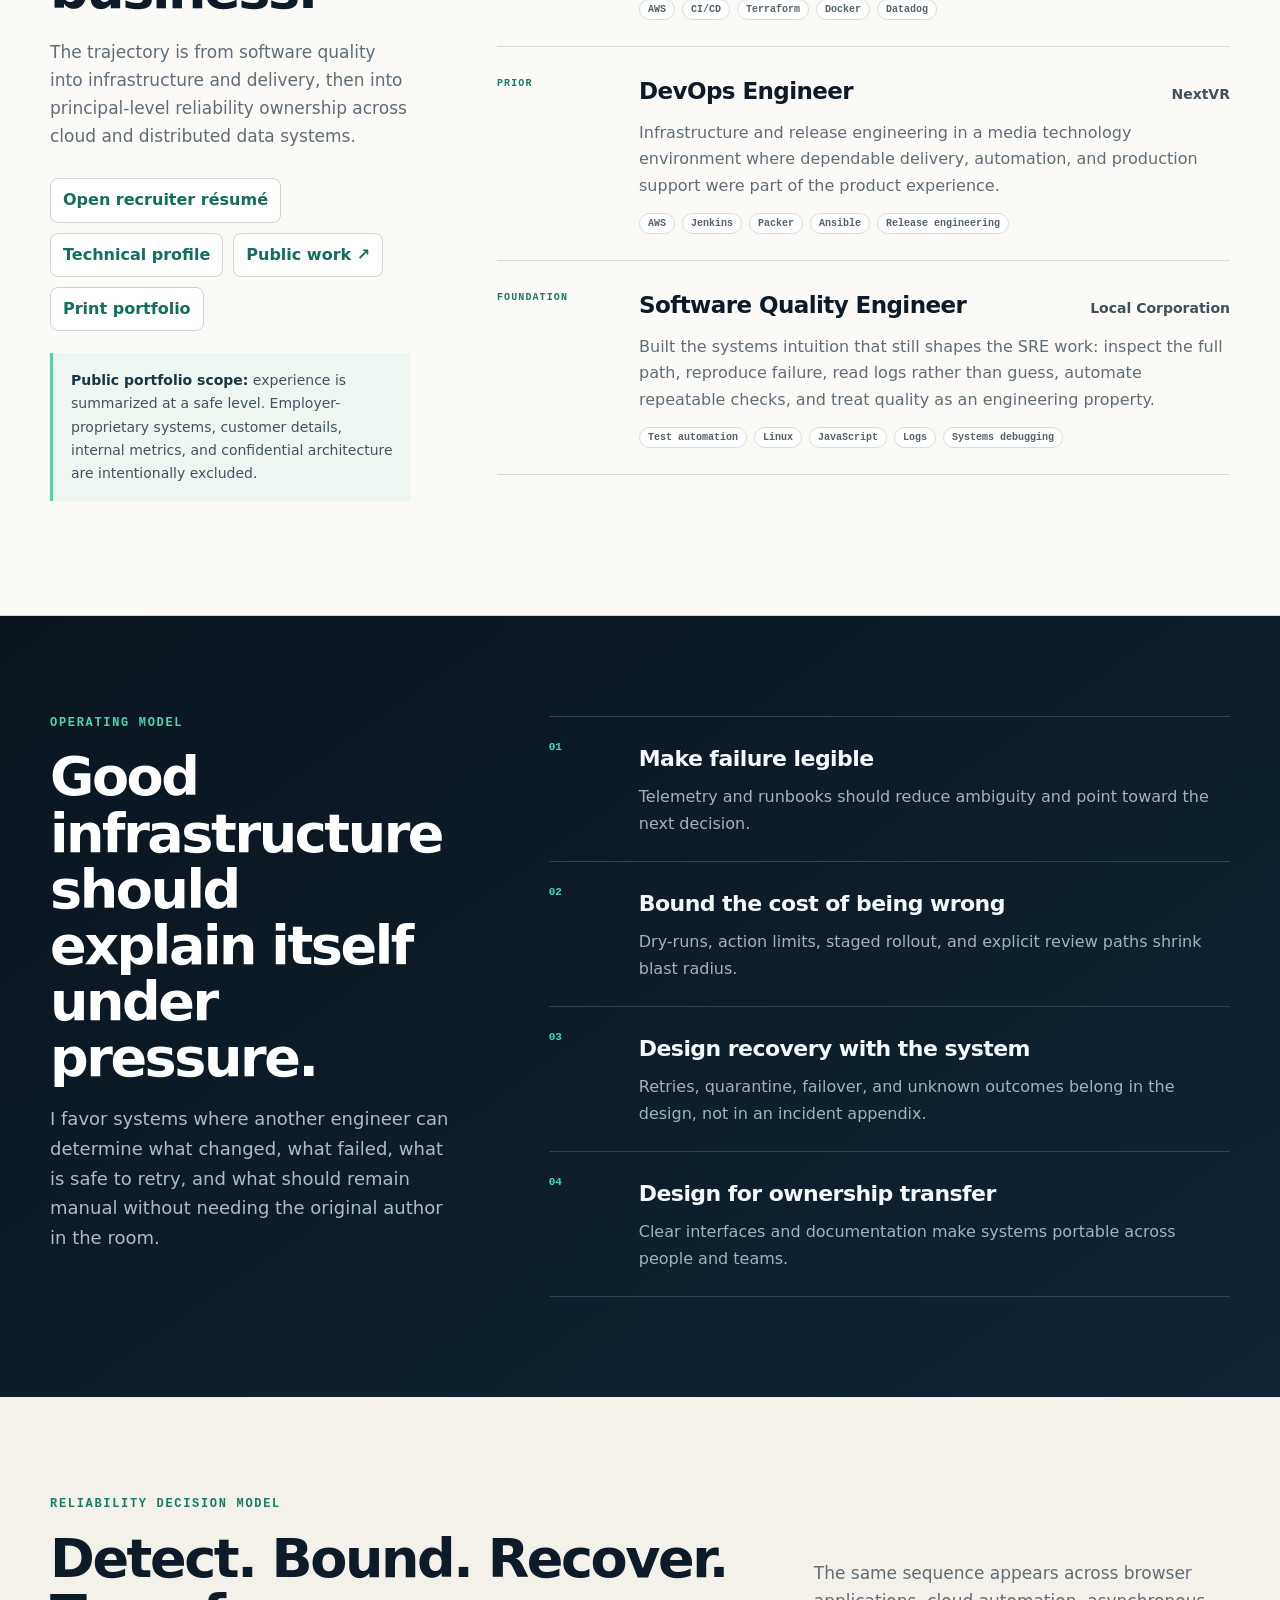
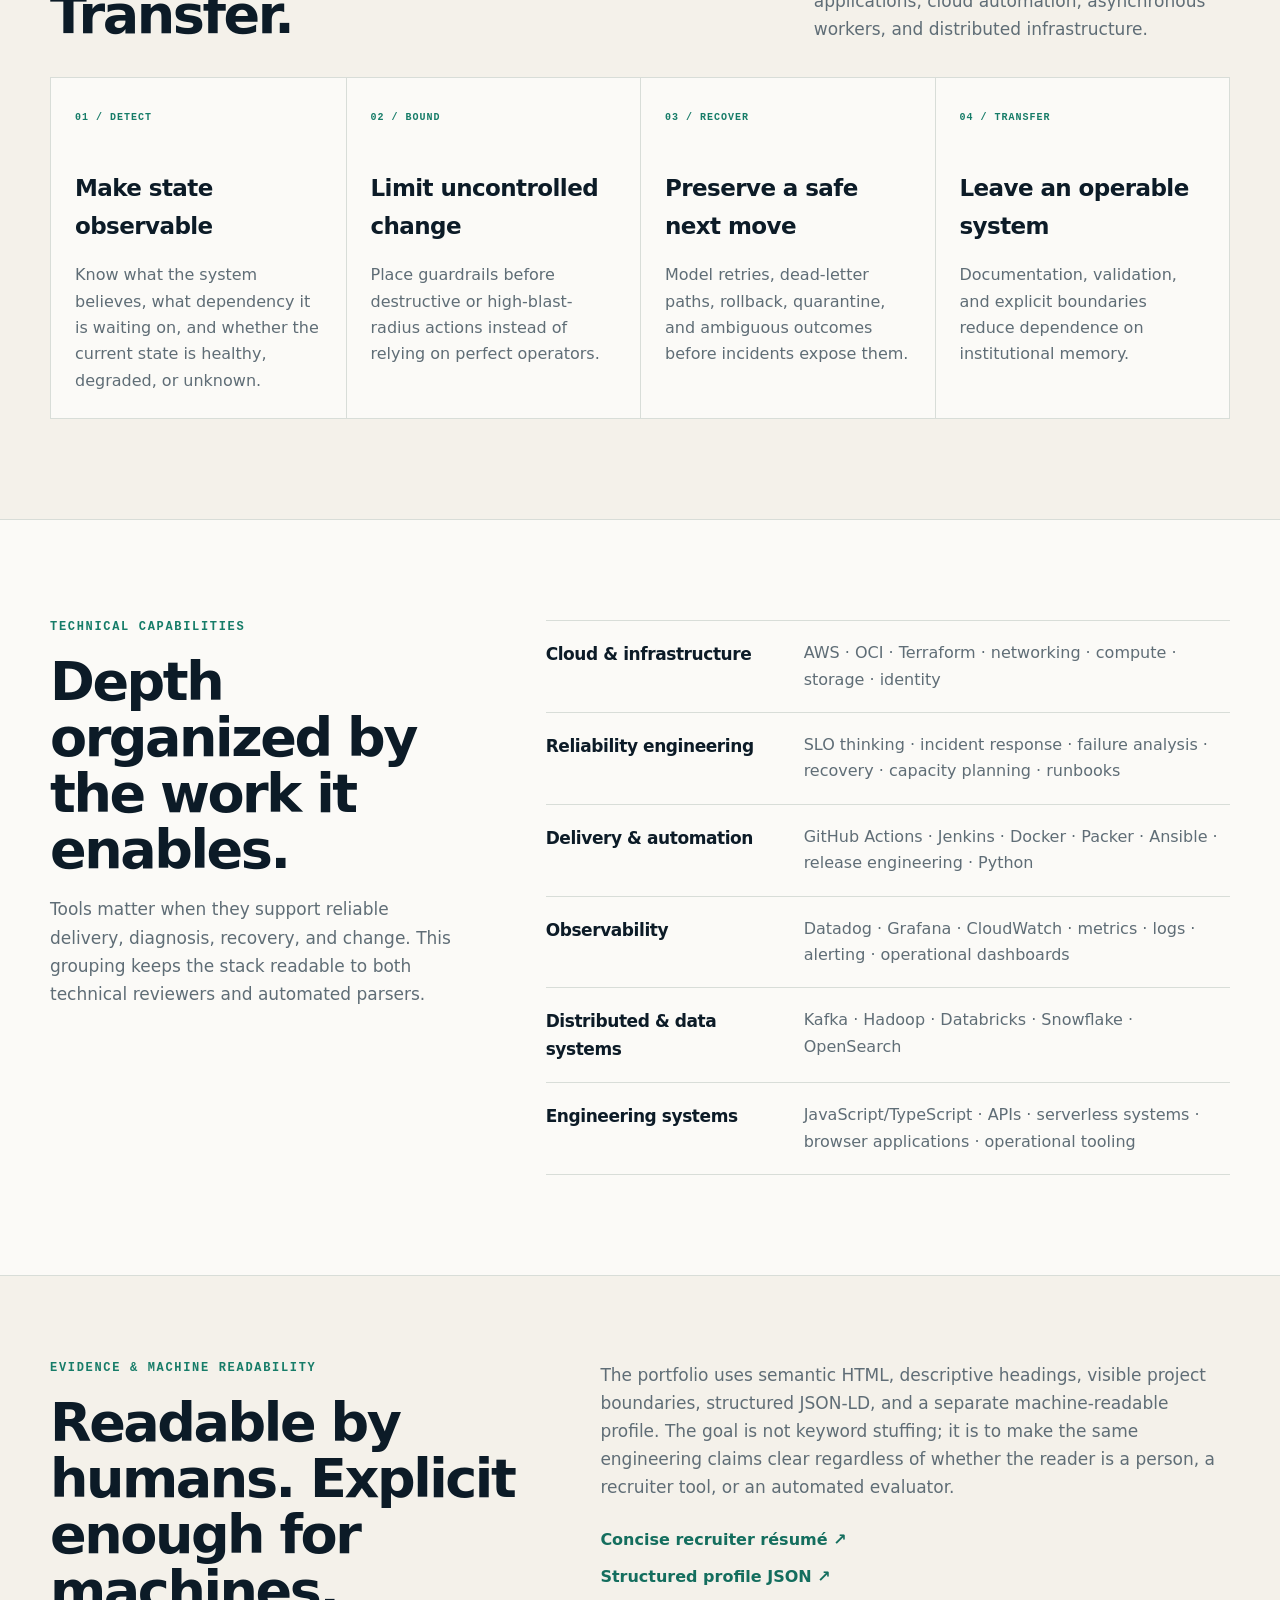
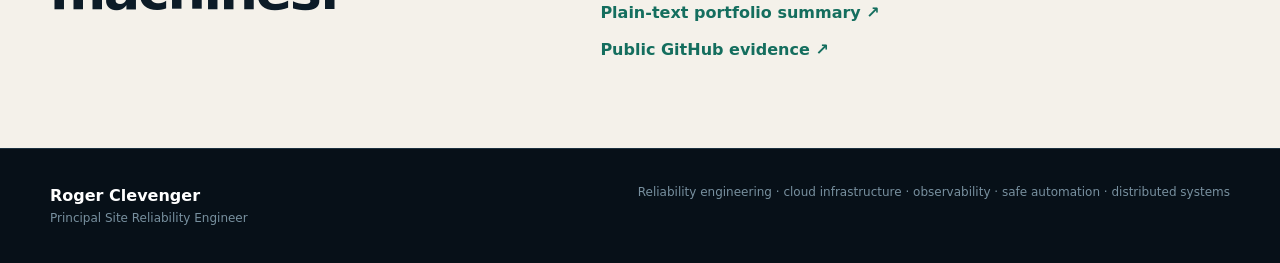
==== commit 5f9ba017: "Expose recruiter resume from portfolio entry points" ====
--- a/index.html
+++ b/index.html
@@ -43,6 +43,7 @@
     <nav aria-label="Primary navigation">
       <a href="#work">Work</a>
       <a href="#experience">Experience</a>
+      <a href="resume/">Résumé</a>
       <a href="#operating-model">Operating model</a>
       <a href="#capabilities">Capabilities</a>
       <a href="#evidence">Evidence</a>
@@ -59,7 +60,7 @@
       <p class="hero-lede">Cloud infrastructure, reliability engineering, observability, CI/CD, and operational tooling designed around failure modes, safe change, and clear ownership.</p>
       <div class="hero-actions">
         <a class="button button-primary" href="#work">Explore engineering work</a>
-        <a class="button button-ghost" href="#experience">View experience</a>
+        <a class="button button-ghost" href="resume/">Open résumé</a>
         <a class="text-link" href="data/profile.json">Machine-readable profile <span aria-hidden="true">↗</span></a>
       </div>
     </div>
@@ -172,9 +173,10 @@
       <h2>A career moving closer to the operating system of the business.</h2>
       <p class="section-copy">The trajectory is from software quality into infrastructure and delivery, then into principal-level reliability ownership across cloud and distributed data systems.</p>
       <div class="career-links">
+        <a href="resume/">Open recruiter résumé</a>
         <a href="#capabilities">Technical profile</a>
         <a href="https://github.com/rclevenger-hm">Public work ↗</a>
-        <a href="#" onclick="window.print();return false">Print / save résumé</a>
+        <a href="#" onclick="window.print();return false">Print portfolio</a>
       </div>
       <p class="resume-note"><strong>Public portfolio scope:</strong> experience is summarized at a safe level. Employer-proprietary systems, customer details, internal metrics, and confidential architecture are intentionally excluded.</p>
     </div>
@@ -276,6 +278,7 @@
     <div class="evidence-copy">
       <p>The portfolio uses semantic HTML, descriptive headings, visible project boundaries, structured JSON-LD, and a separate machine-readable profile. The goal is not keyword stuffing; it is to make the same engineering claims clear regardless of whether the reader is a person, a recruiter tool, or an automated evaluator.</p>
       <div class="evidence-links">
+        <a href="resume/">Concise recruiter résumé <span aria-hidden="true">↗</span></a>
         <a href="data/profile.json">Structured profile JSON <span aria-hidden="true">↗</span></a>
         <a href="llms.txt">Plain-text portfolio summary <span aria-hidden="true">↗</span></a>
         <a href="https://github.com/rclevenger-hm">Public GitHub evidence <span aria-hidden="true">↗</span></a>
@@ -292,4 +295,4 @@
   </div>
 </footer>
 </body>
-</html>+</html>
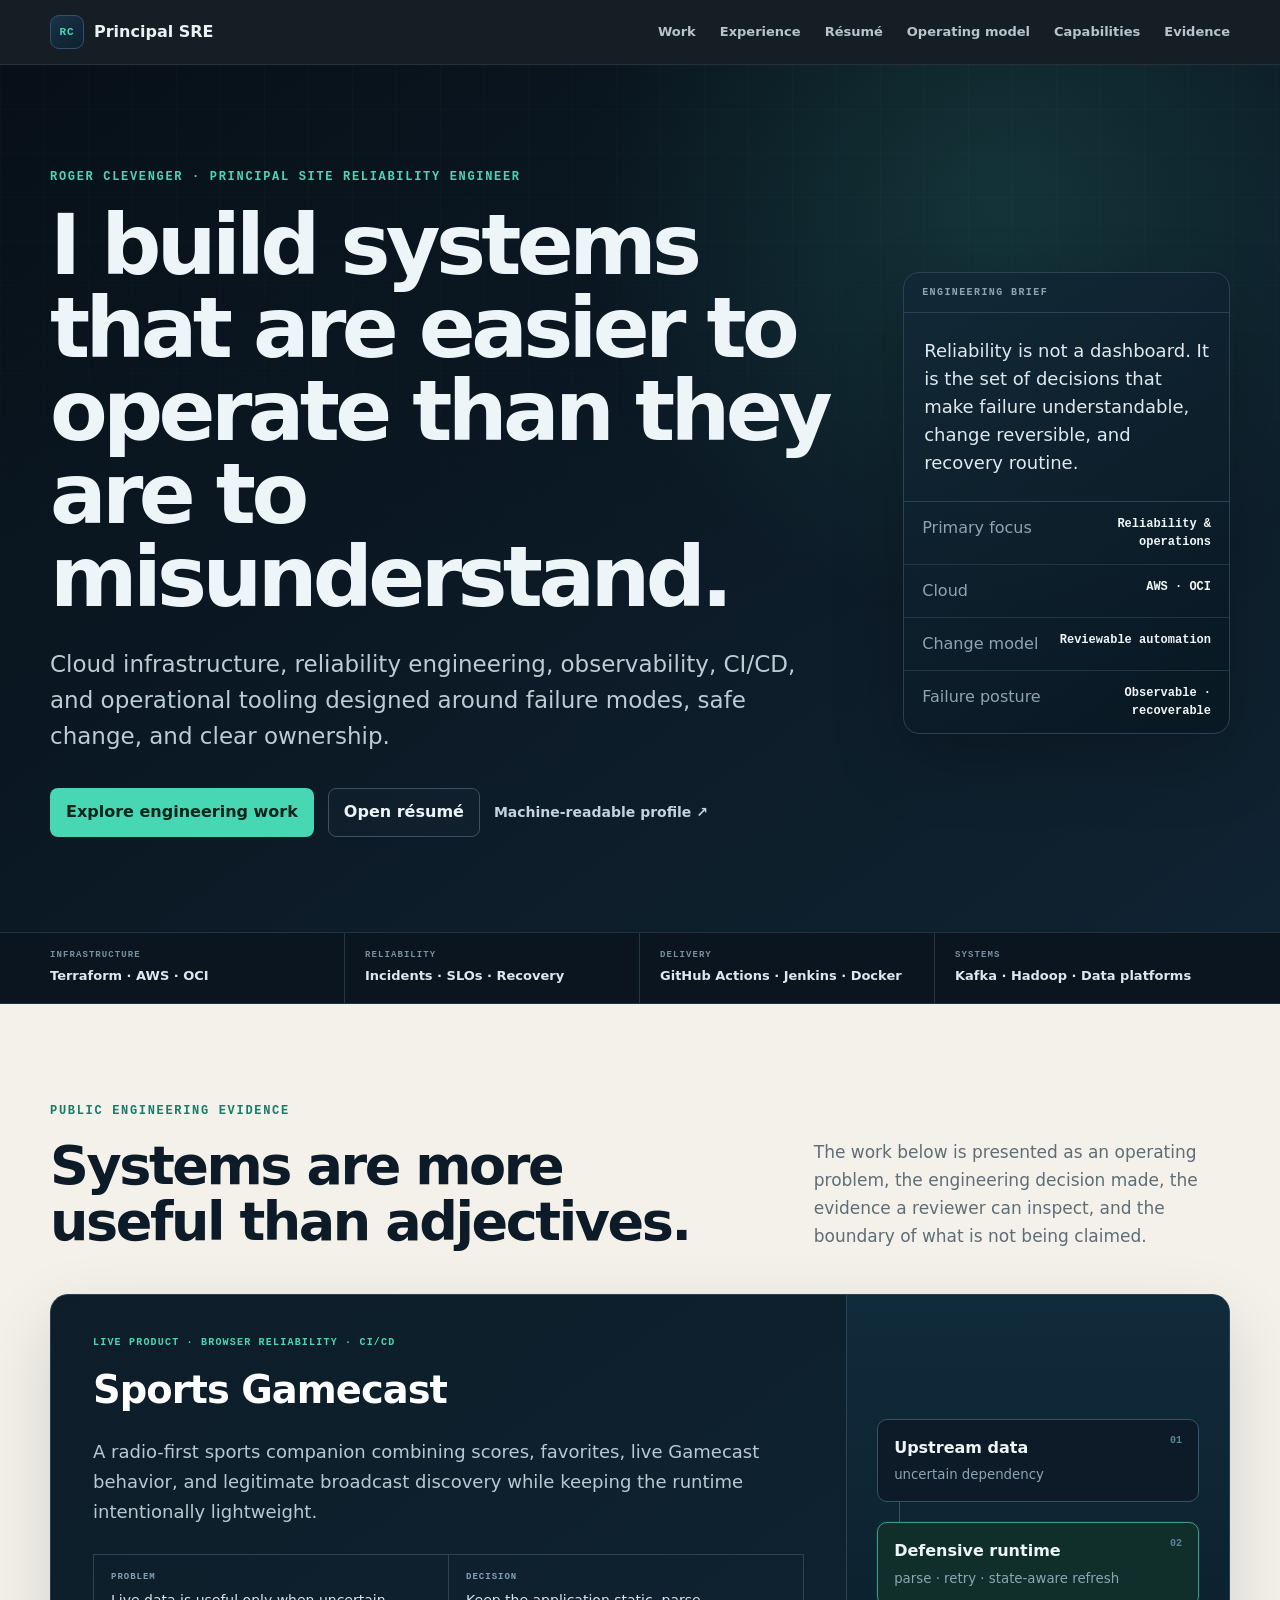
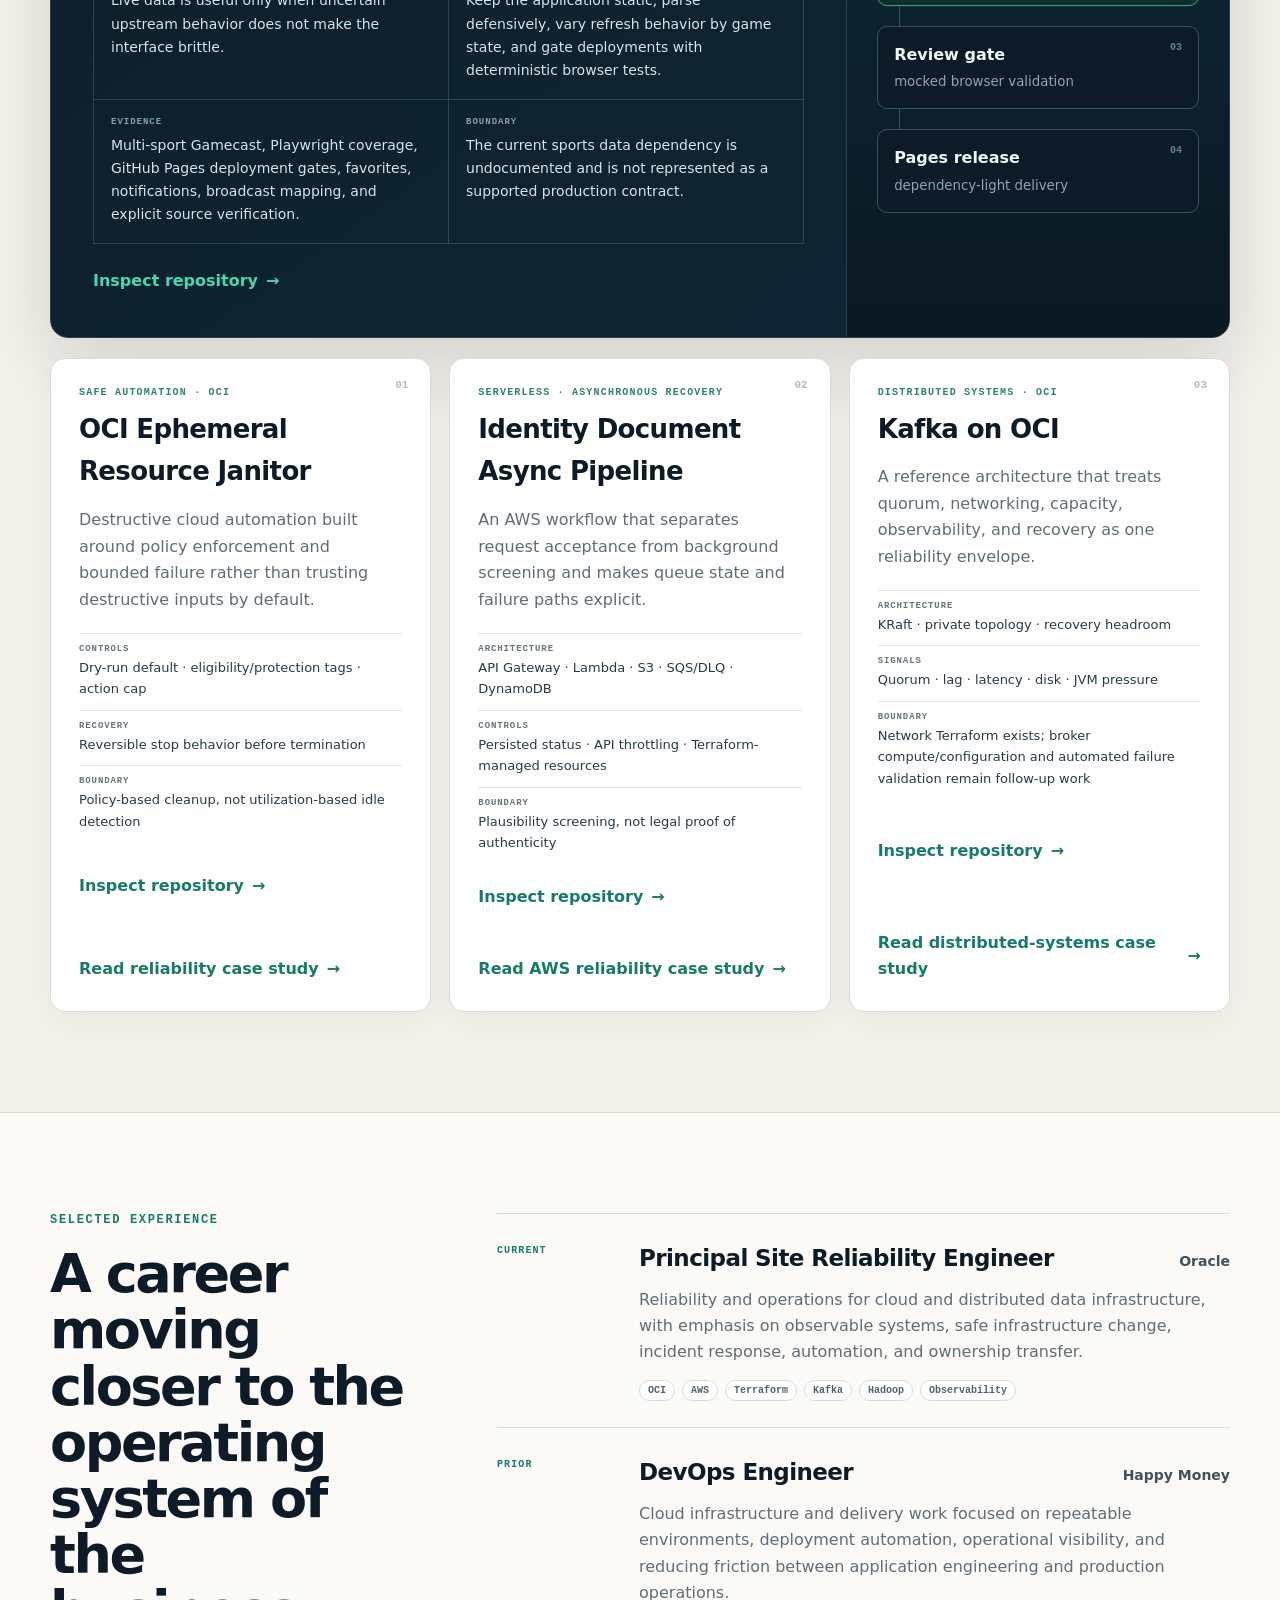
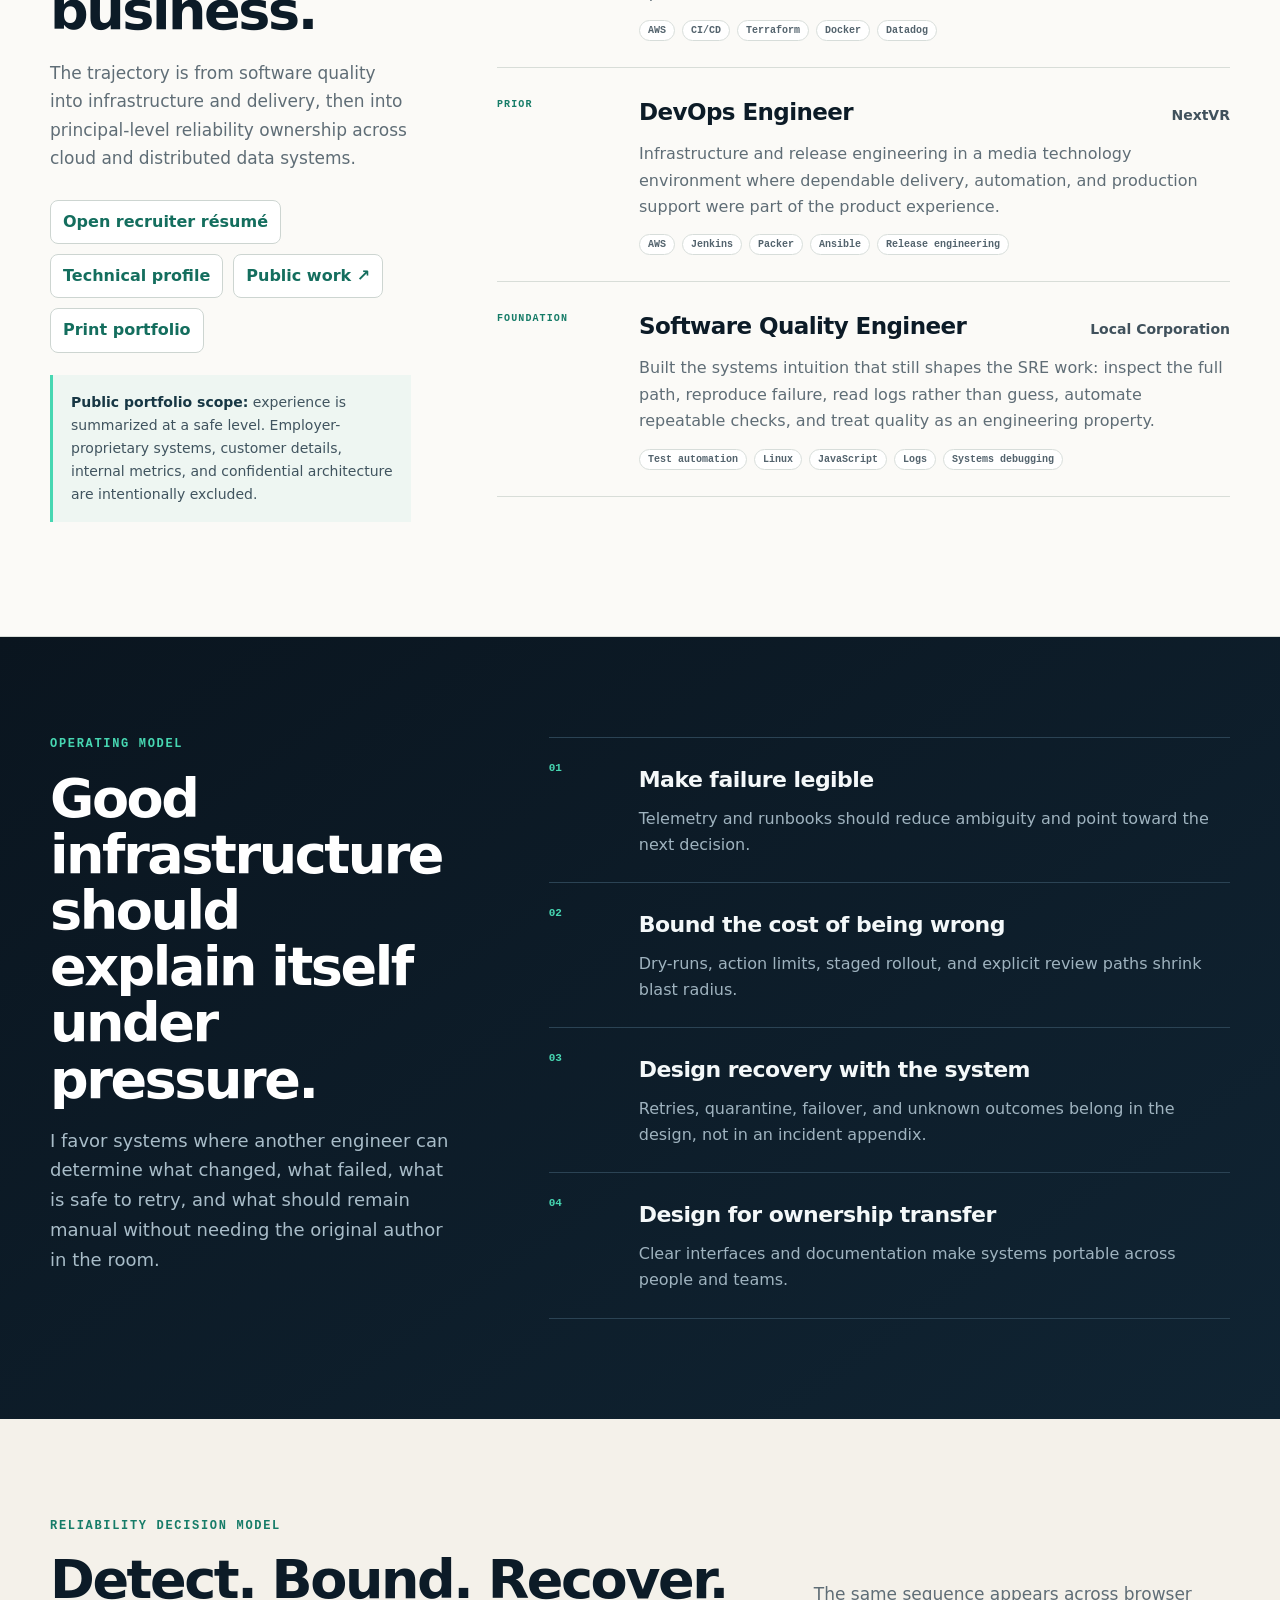
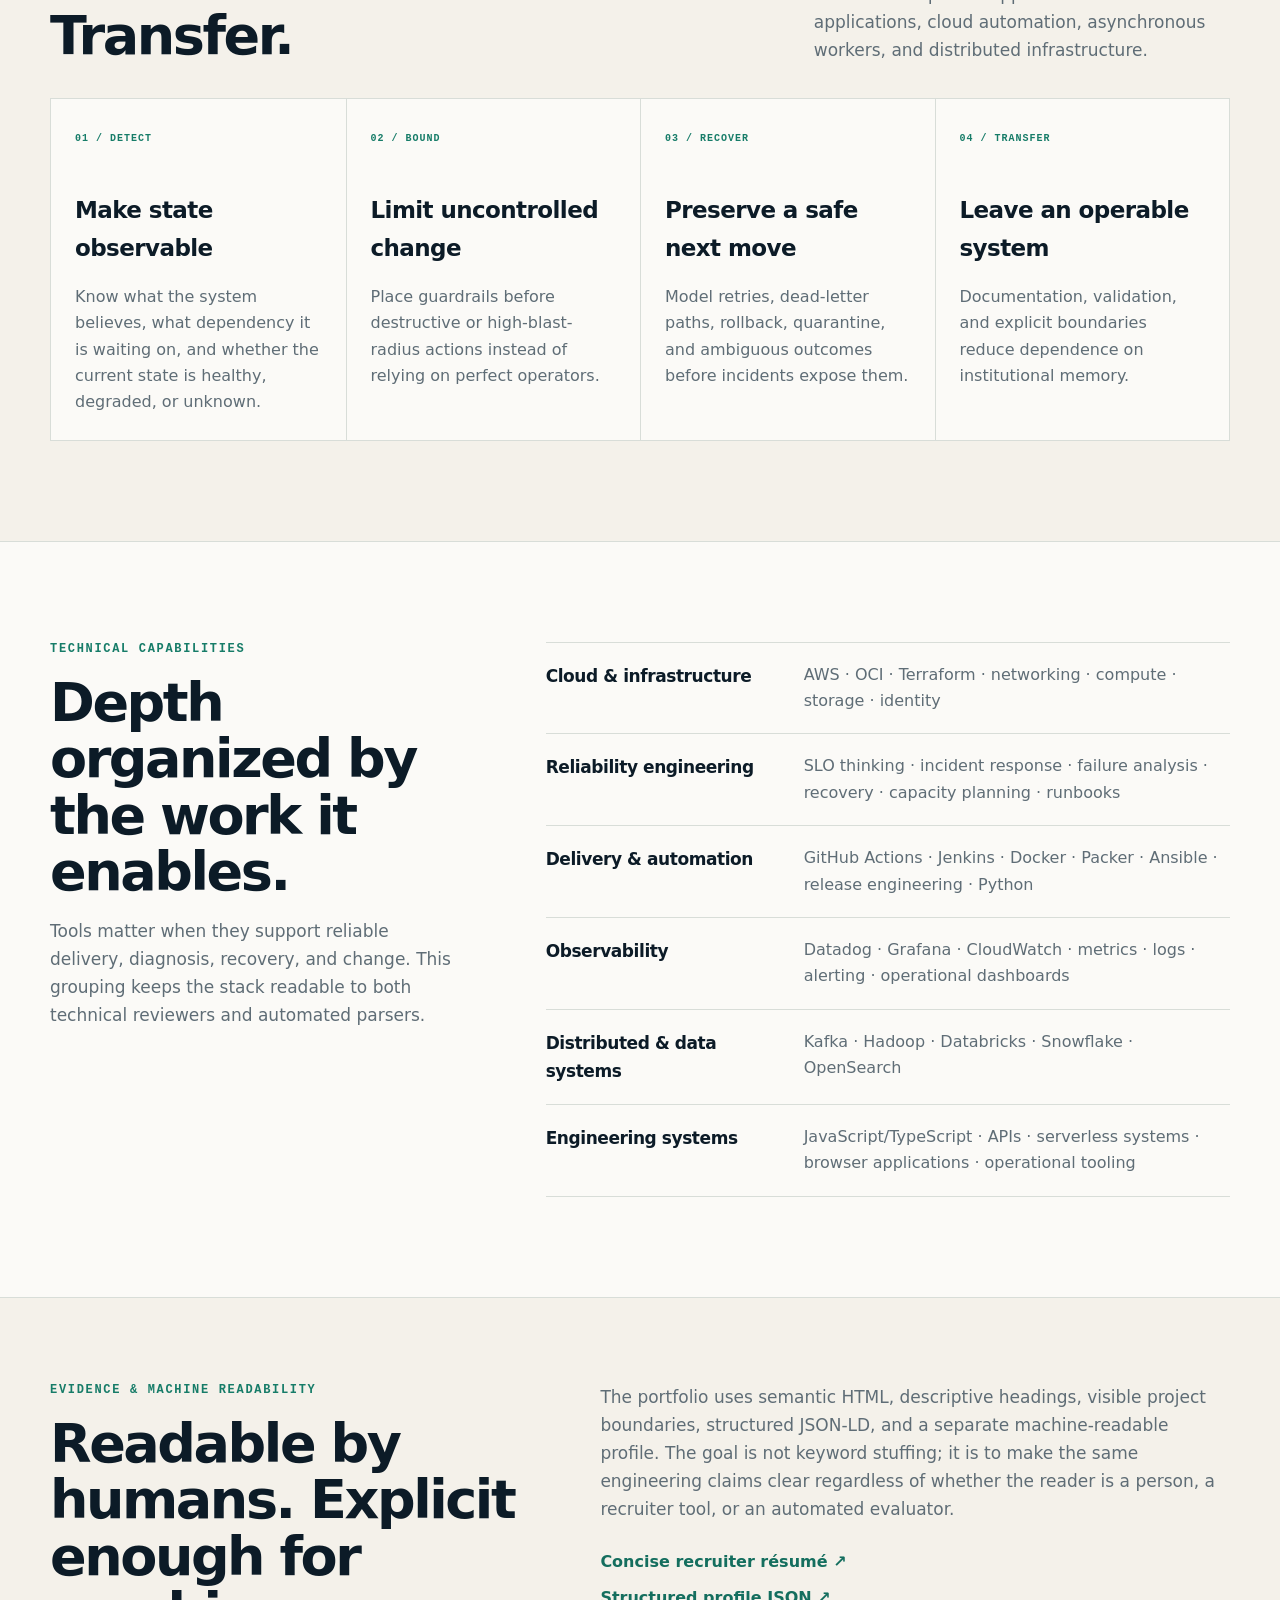
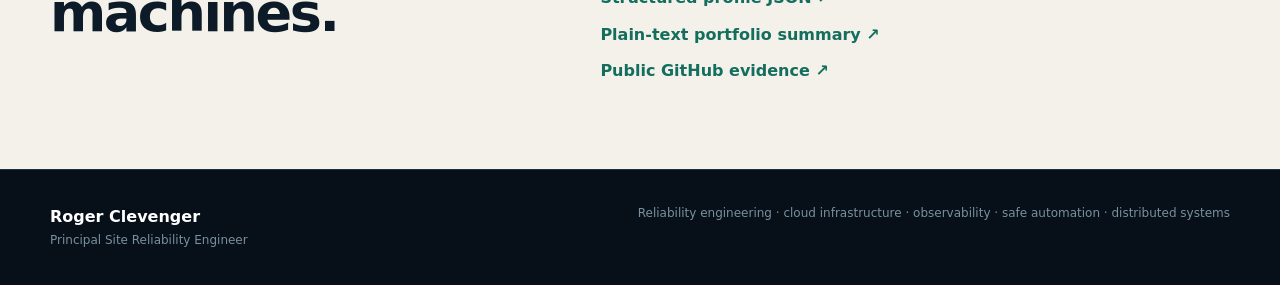
==== commit 4c372b61: "Expose AWS async intake case study" ====
--- a/index.html
+++ b/index.html
@@ -146,7 +146,8 @@
           <div><dt>Controls</dt><dd>Persisted status · API throttling · Terraform-managed resources</dd></div>
           <div><dt>Boundary</dt><dd>Plausibility screening, not legal proof of authenticity</dd></div>
         </dl>
-        <a class="project-link" href="https://github.com/rclevenger-hm/driver_license_authenticity_lambda">Inspect repository <span aria-hidden="true">→</span></a>
+        <a class="project-link" href="https://github.com/rclevenger-hm/driver_license_authenticity_lambda">Inspect repository <span aria-hidden="true">→</span></a><br>
+        <a class="project-link" href="projects/aws-async-intake/">Read AWS reliability case study <span aria-hidden="true">→</span></a>
       </article>
 
       <article class="project-card">
@@ -295,4 +296,4 @@
   </div>
 </footer>
 </body>
-</html>
+</html>
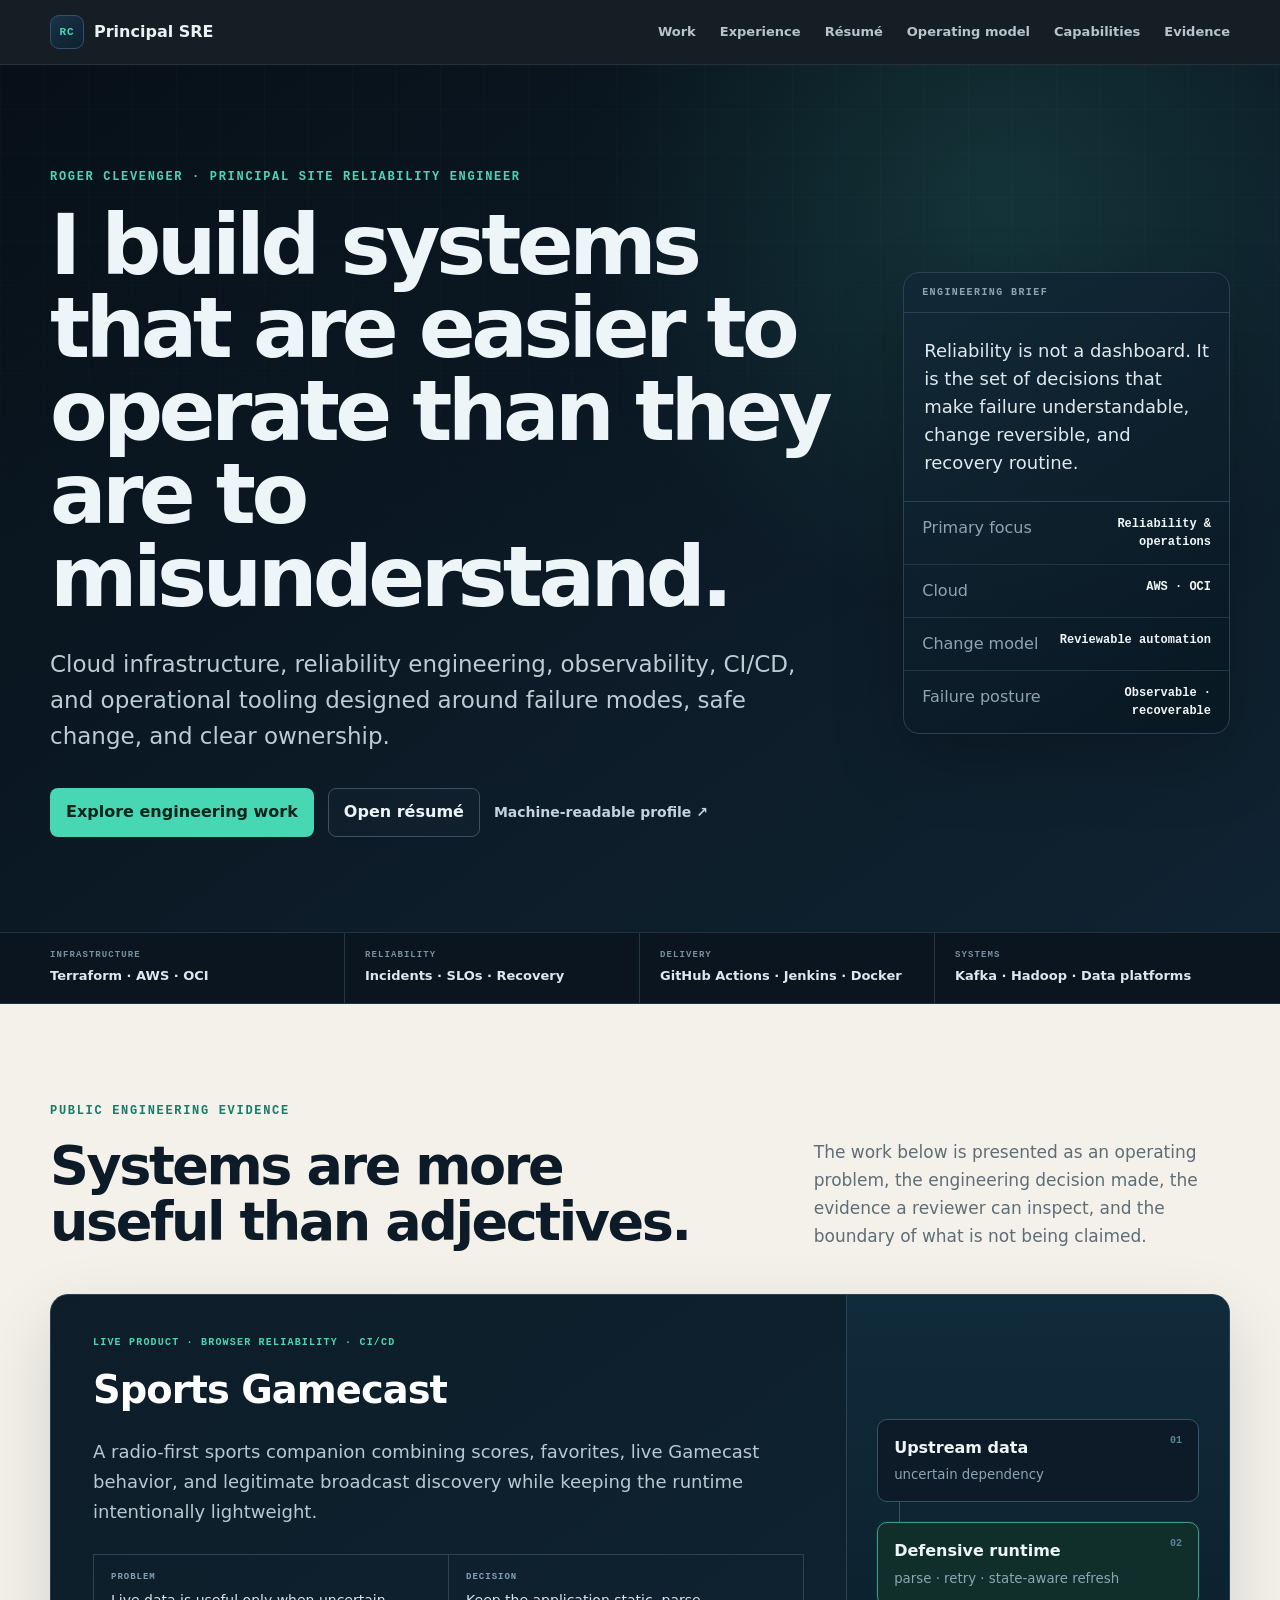
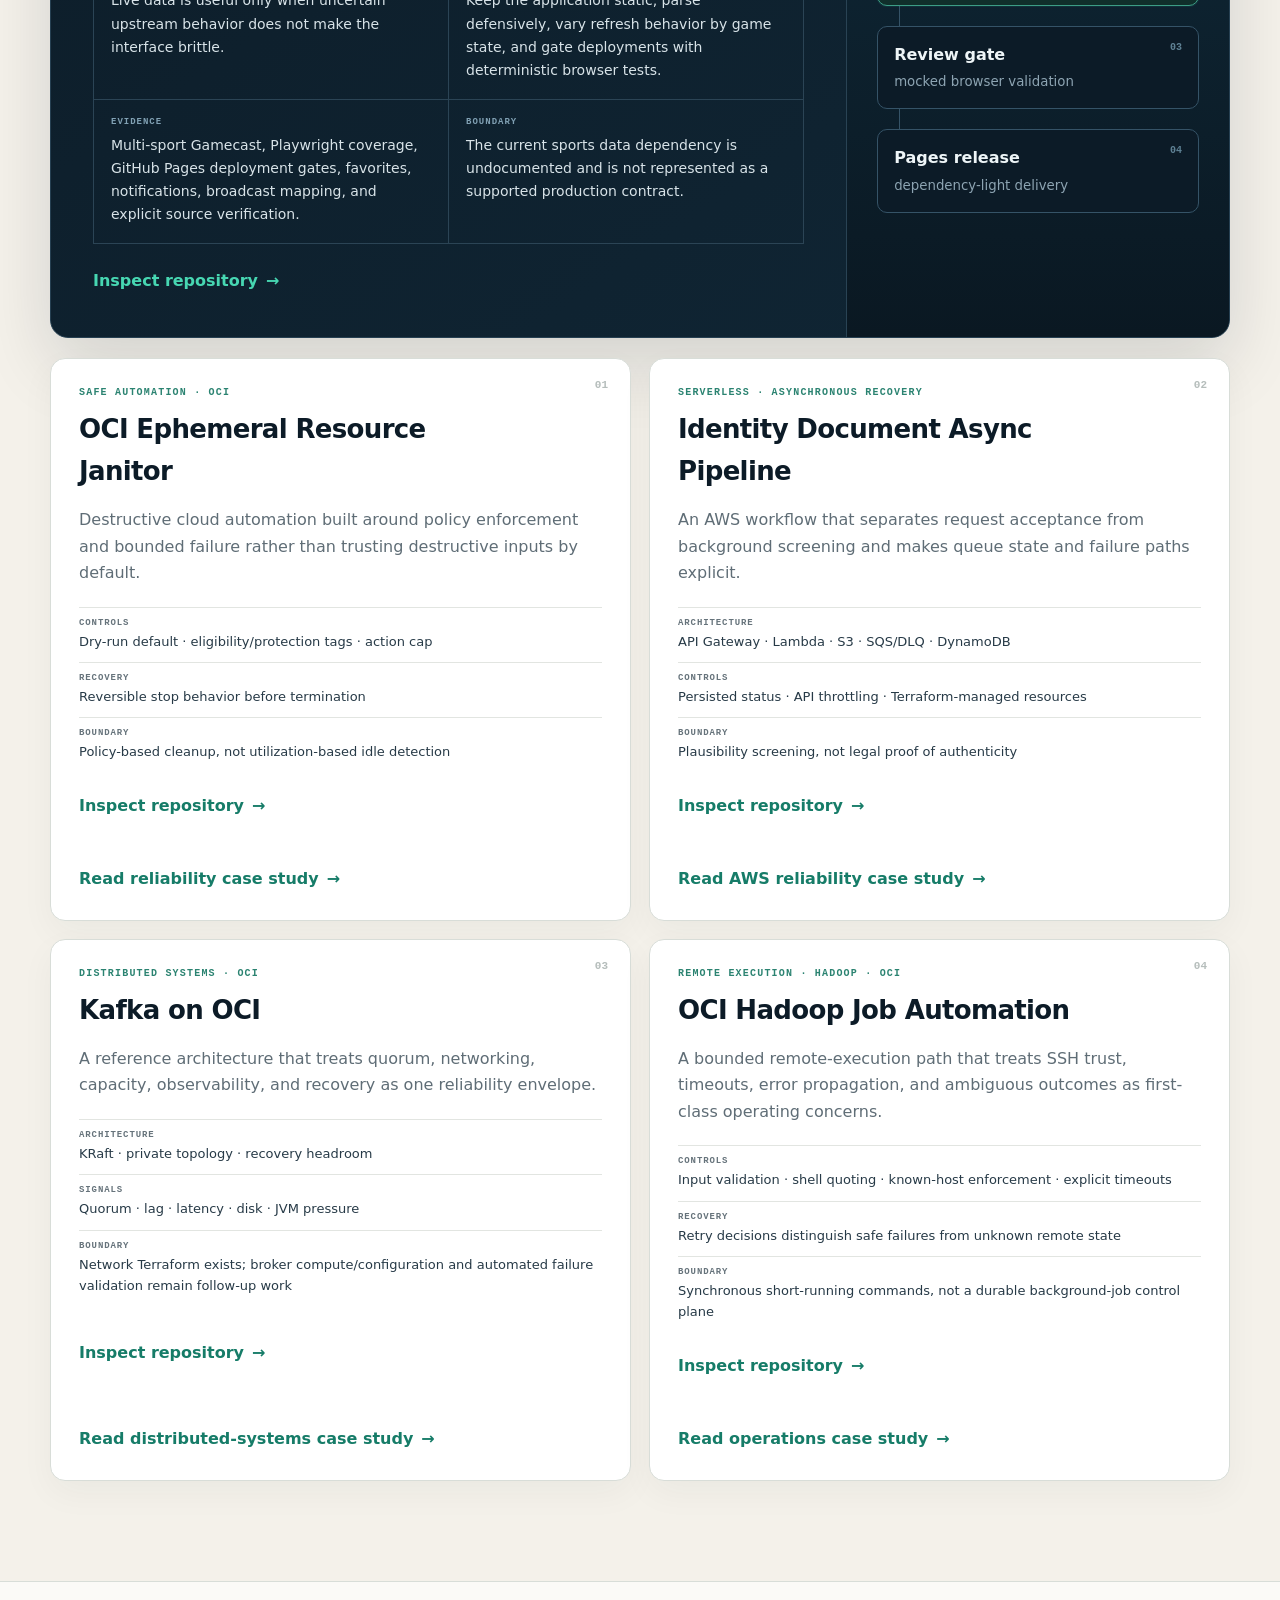
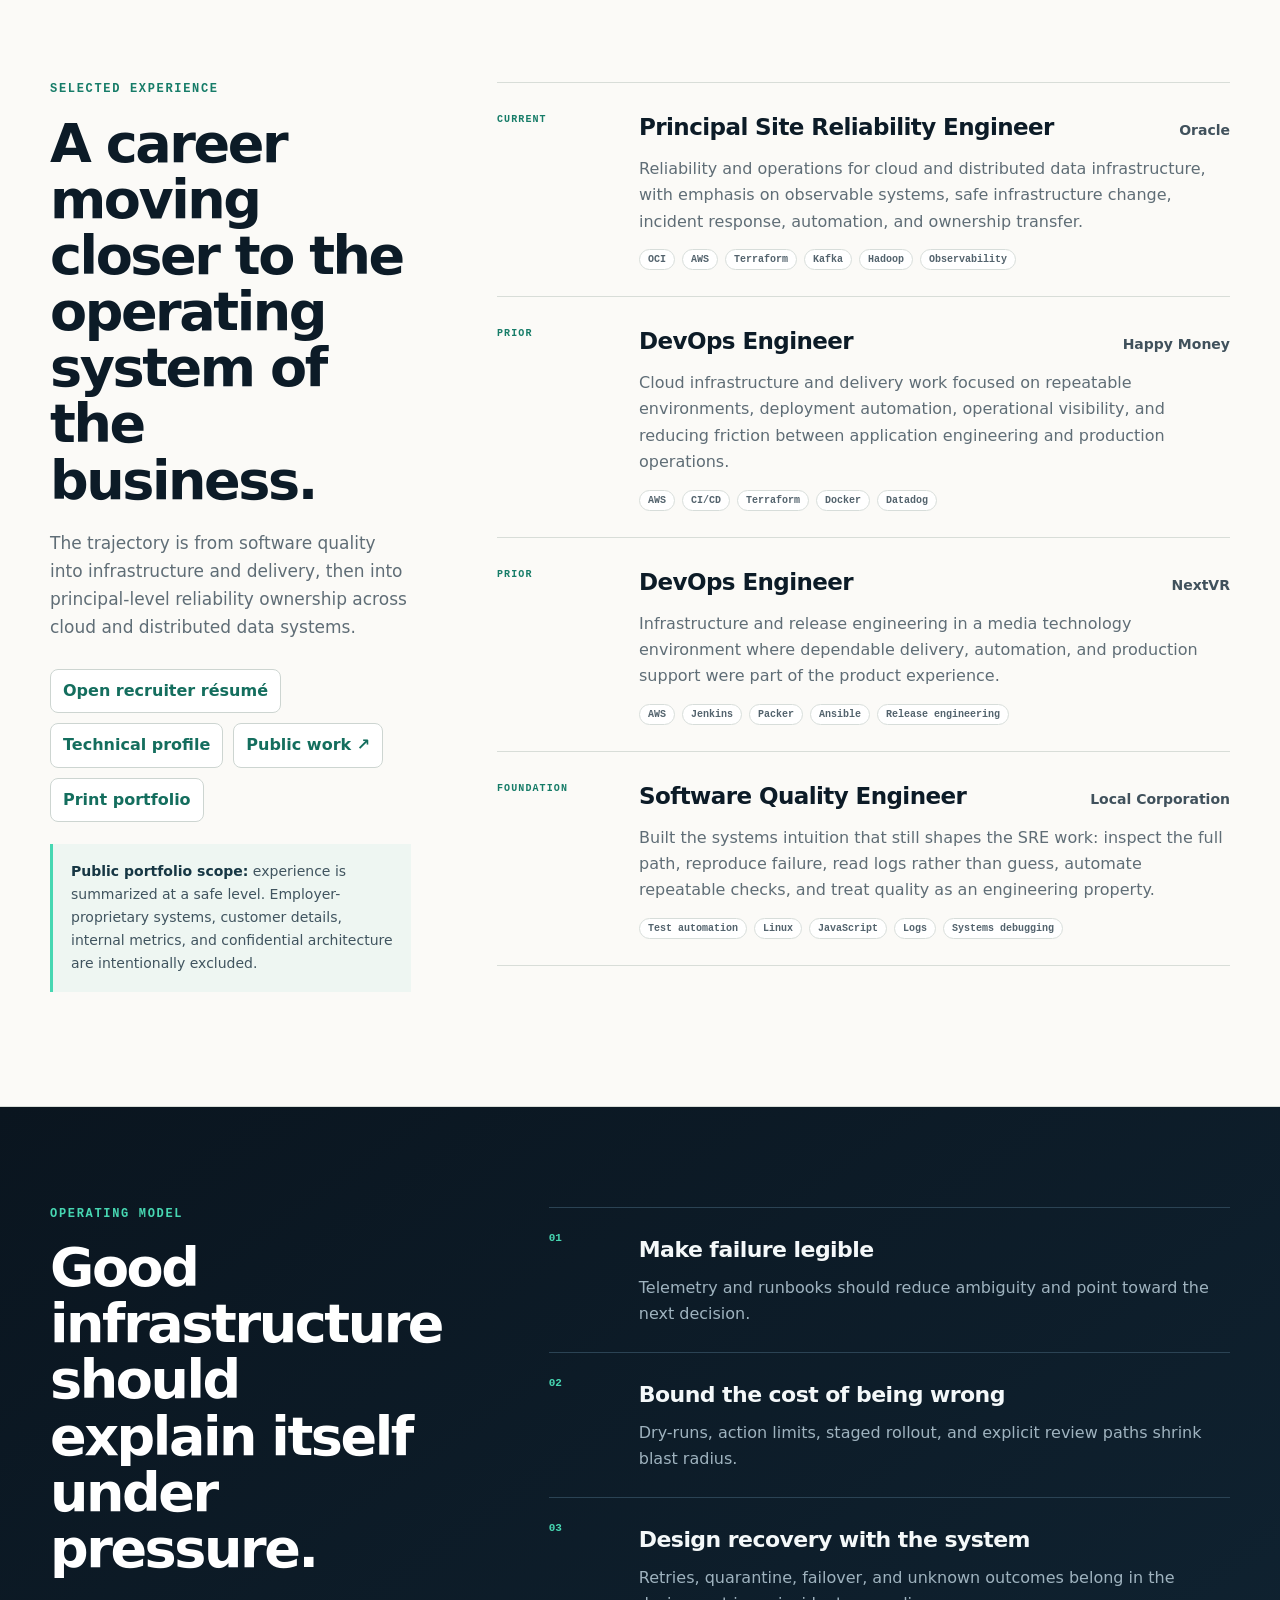
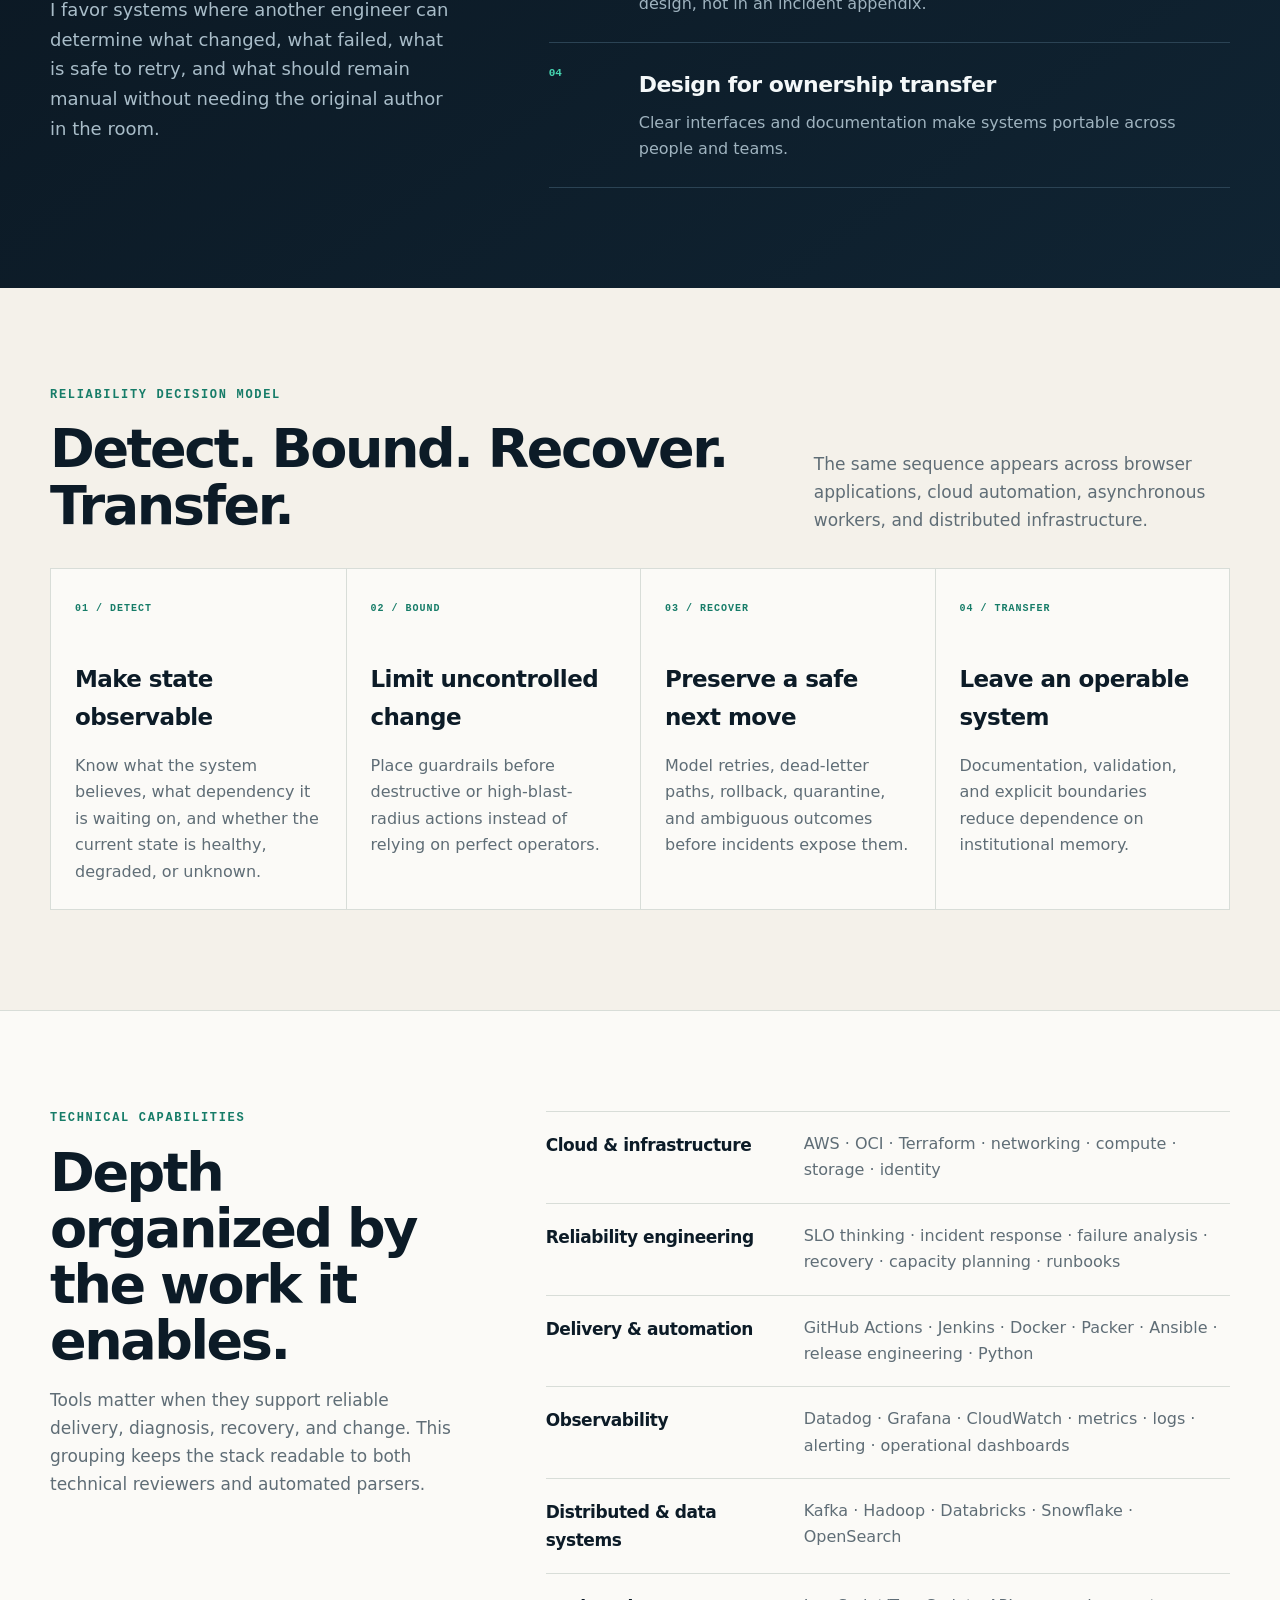
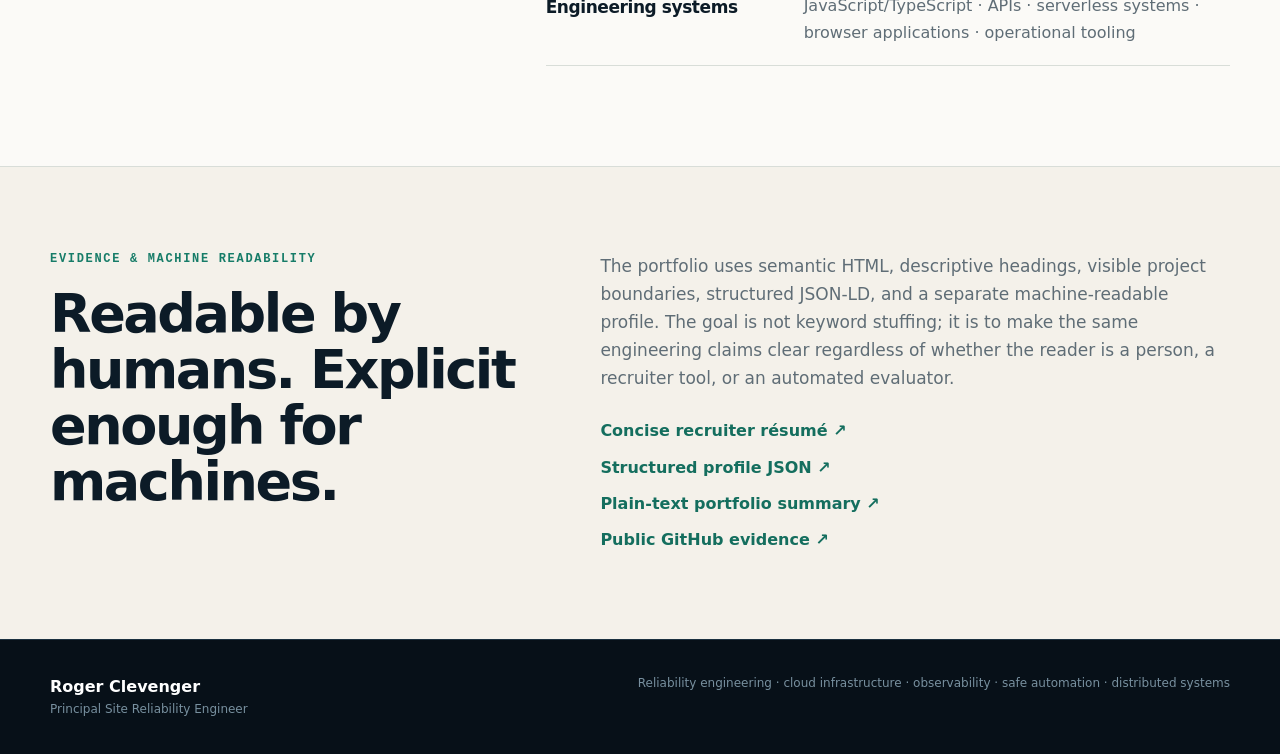
==== commit 6280db53: "Add Hadoop operational evidence to portfolio" ====
--- a/index.html
+++ b/index.html
@@ -30,7 +30,8 @@
     {"@type":"CreativeWork","name":"Sports Gamecast","url":"https://github.com/rclevenger-hm/sports-gamecast"},
     {"@type":"CreativeWork","name":"OCI Ephemeral Resource Janitor","url":"https://github.com/rclevenger-hm/oci-ephemeral-resource-janitor"},
     {"@type":"CreativeWork","name":"Identity Document Async Pipeline","url":"https://github.com/rclevenger-hm/driver_license_authenticity_lambda"},
-    {"@type":"CreativeWork","name":"Kafka on OCI","url":"https://github.com/rclevenger-hm/kafka-oci-deployment"}
+    {"@type":"CreativeWork","name":"Kafka on OCI","url":"https://github.com/rclevenger-hm/kafka-oci-deployment"},
+    {"@type":"CreativeWork","name":"OCI Hadoop Job Automation","url":"https://github.com/rclevenger-hm/oci-hadoop-job-automation"}
   ]
 }
 </script>
@@ -163,6 +164,20 @@
         <a class="project-link" href="https://github.com/rclevenger-hm/kafka-oci-deployment">Inspect repository <span aria-hidden="true">→</span></a><br>
         <a class="project-link" href="projects/kafka-oci/">Read distributed-systems case study <span aria-hidden="true">→</span></a>
       </article>
+
+      <article class="project-card">
+        <div class="card-number">04</div>
+        <p class="project-type">Remote execution · Hadoop · OCI</p>
+        <h3>OCI Hadoop Job Automation</h3>
+        <p>A bounded remote-execution path that treats SSH trust, timeouts, error propagation, and ambiguous outcomes as first-class operating concerns.</p>
+        <dl class="evidence-list">
+          <div><dt>Controls</dt><dd>Input validation · shell quoting · known-host enforcement · explicit timeouts</dd></div>
+          <div><dt>Recovery</dt><dd>Retry decisions distinguish safe failures from unknown remote state</dd></div>
+          <div><dt>Boundary</dt><dd>Synchronous short-running commands, not a durable background-job control plane</dd></div>
+        </dl>
+        <a class="project-link" href="https://github.com/rclevenger-hm/oci-hadoop-job-automation">Inspect repository <span aria-hidden="true">→</span></a><br>
+        <a class="project-link" href="case-studies/oci-hadoop-job-automation/">Read operations case study <span aria-hidden="true">→</span></a>
+      </article>
     </div>
   </div>
 </section>
--- a/styles.css
+++ b/styles.css
@@ -1 +1 @@
-:root{--ink:#0c1b27;--ink-2:#132838;--paper:#f4f1ea;--paper-2:#fbfaf7;--white:#fff;--line:#d8ddd8;--line-dark:#294052;--text:#152736;--muted:#5f6d76;--muted-dark:#9cb0be;--signal:#47d7b2;--signal-dark:#167c68;--blue:#6ea9f5;--shadow:0 18px 50px rgba(18,36,48,.08);--max:1180px;color-scheme:light dark}*{box-sizing:border-box}html{scroll-behavior:smooth}body{margin:0;background:var(--paper);color:var(--text);font:16px/1.65 system-ui,-apple-system,BlinkMacSystemFont,"Segoe UI",sans-serif;text-rendering:optimizeLegibility}img,svg{max-width:100%}.shell{width:min(var(--max),calc(100% - 40px));margin-inline:auto}a{color:inherit}.skip{position:fixed;left:-999px;top:12px;z-index:1000}.skip:focus{left:12px;background:#fff;color:#000;padding:10px 14px;border-radius:6px;box-shadow:var(--shadow)}.site-header{position:sticky;top:0;z-index:50;background:rgba(7,16,24,.94);border-bottom:1px solid rgba(255,255,255,.08);backdrop-filter:blur(14px)}.nav-shell{width:min(var(--max),calc(100% - 40px));margin:auto;min-height:64px;display:flex;align-items:center;justify-content:space-between;gap:24px}.brand{display:inline-flex;align-items:center;gap:10px;color:#eaf2f6;text-decoration:none;font-weight:750}.brand-mark{display:inline-grid;place-items:center;width:34px;height:34px;border-radius:9px;background:linear-gradient(145deg,#193348,#0d202f);border:1px solid #345068;color:var(--signal);font:800 11px ui-monospace,SFMono-Regular,Consolas,monospace;letter-spacing:.08em}.site-header nav{display:flex;gap:24px}.site-header nav a{color:#b6c4cd;text-decoration:none;font-size:13px;font-weight:650}.site-header nav a:hover{color:#fff}.hero{position:relative;overflow:hidden;background:radial-gradient(circle at 78% 16%,rgba(71,215,178,.14),transparent 26rem),linear-gradient(145deg,#071018 0%,#0c1b27 58%,#102332 100%);color:#eef5f8;border-bottom:1px solid #1f3342}.hero:after{content:"";position:absolute;inset:0;pointer-events:none;background-image:linear-gradient(rgba(255,255,255,.025) 1px,transparent 1px),linear-gradient(90deg,rgba(255,255,255,.025) 1px,transparent 1px);background-size:44px 44px;mask-image:linear-gradient(to bottom,rgba(0,0,0,.75),transparent 92%)}.hero-grid{position:relative;z-index:1;min-height:680px;padding:105px 0 95px;display:grid;grid-template-columns:minmax(0,1.55fr) minmax(310px,.65fr);gap:74px;align-items:center}.kicker{margin:0 0 18px;color:var(--signal);font:800 12px/1.3 ui-monospace,SFMono-Regular,Consolas,monospace;text-transform:uppercase;letter-spacing:.14em}.kicker.dark{color:var(--signal-dark)}h1,h2,h3,p{overflow-wrap:break-word}h1{max-width:870px;margin:0;font-size:clamp(48px,6.8vw,84px);line-height:.99;letter-spacing:-.055em;font-weight:780}h2{margin:0;font-size:clamp(34px,4.3vw,54px);line-height:1.04;letter-spacing:-.045em;color:var(--ink)}h3{margin:0;color:var(--ink);letter-spacing:-.025em}.hero-lede{max-width:760px;margin:28px 0 0;color:#bdcbd4;font-size:clamp(18px,2vw,23px);line-height:1.55}.hero-actions{display:flex;align-items:center;flex-wrap:wrap;gap:10px 14px;margin-top:34px}.button{display:inline-flex;align-items:center;justify-content:center;min-height:46px;padding:10px 15px;border-radius:8px;text-decoration:none;font-weight:760;border:1px solid transparent}.button-primary{background:var(--signal);color:#08241d}.button-primary:hover{background:#6ce2c5}.button-ghost{border-color:#395264;color:#edf4f7;background:rgba(255,255,255,.02)}.button-ghost:hover{border-color:#6f8999;background:rgba(255,255,255,.05)}.text-link{color:#c5d4dc;text-decoration:none;font-weight:700;font-size:14px}.text-link:hover{color:#fff}.hero-brief{border:1px solid #294354;border-radius:16px;background:linear-gradient(145deg,rgba(18,40,55,.88),rgba(9,23,33,.88));box-shadow:0 25px 70px rgba(0,0,0,.22);overflow:hidden}.brief-label{margin:0;padding:14px 18px;border-bottom:1px solid #294354;color:#8ea4b2;font:800 10px ui-monospace,SFMono-Regular,Consolas,monospace;letter-spacing:.14em;text-transform:uppercase}.brief-statement{margin:0;padding:24px 20px;color:#e0e9ee;font-size:18px;line-height:1.55;border-bottom:1px solid #294354}.hero-brief dl{margin:0}.hero-brief dl div{display:grid;grid-template-columns:1fr 1.25fr;gap:14px;padding:13px 18px;border-bottom:1px solid #203746}.hero-brief dl div:last-child{border-bottom:0}.hero-brief dt{color:#8ea4b2}.hero-brief dd{margin:0;color:#f1f6f8;text-align:right;font:700 12px/1.5 ui-monospace,SFMono-Regular,Consolas,monospace}.signal-bar{background:#0a151f;color:#dce8ed;border-bottom:1px solid #1d3342}.signal-grid{display:grid;grid-template-columns:repeat(4,1fr)}.signal-grid>div{padding:17px 20px;border-right:1px solid #203746}.signal-grid>div:first-child{padding-left:0}.signal-grid>div:last-child{border-right:0}.signal-grid span{display:block;color:#78909f;font:800 9px ui-monospace,SFMono-Regular,Consolas,monospace;text-transform:uppercase;letter-spacing:.12em}.signal-grid strong{display:block;margin-top:5px;font-size:13px;font-weight:680}.section{padding:100px 0}.section-light{background:var(--paper)}.section-paper{background:var(--paper-2);border-top:1px solid var(--line);border-bottom:1px solid var(--line)}.section-ink{background:linear-gradient(145deg,#0a151f,#102433);color:#edf4f7}.section-heading{display:grid;grid-template-columns:minmax(0,1.2fr) minmax(280px,.72fr);gap:70px;align-items:end;margin-bottom:44px}.section-heading.compact{margin-bottom:34px}.section-heading>p{margin:0;color:var(--muted);font-size:17px}.featured-project{display:grid;grid-template-columns:minmax(0,1.35fr) minmax(320px,.65fr);overflow:hidden;border:1px solid #264052;border-radius:18px;background:linear-gradient(145deg,#0d1d29,#102635);box-shadow:0 26px 70px rgba(9,24,34,.14);color:#eaf2f5}.featured-copy{padding:42px}.project-type{margin:0 0 10px;color:#2b8371;font:800 10px ui-monospace,SFMono-Regular,Consolas,monospace;text-transform:uppercase;letter-spacing:.12em}.featured-project .project-type{color:var(--signal)}.featured-project h3{color:#fff;font-size:clamp(30px,3vw,44px)}.project-intro{margin:16px 0 28px;color:#b9c9d1;font-size:18px;max-width:760px}.decision-grid{display:grid;grid-template-columns:1fr 1fr;border-top:1px solid #2b4455;border-left:1px solid #2b4455}.decision-grid>div{padding:17px;border-right:1px solid #2b4455;border-bottom:1px solid #2b4455}.decision-grid span{display:block;color:#81a1b4;font:800 9px ui-monospace,SFMono-Regular,Consolas,monospace;text-transform:uppercase;letter-spacing:.11em}.decision-grid p{margin:7px 0 0;color:#d8e3e8;font-size:14px}.project-link{display:inline-flex;gap:8px;align-items:center;margin-top:24px;color:#167c68;text-decoration:none;font-weight:800}.featured-project .project-link{color:var(--signal)}.project-link:hover{text-decoration:underline;text-underline-offset:4px}.featured-visual{padding:30px;background:linear-gradient(180deg,#102b3b,#0a1822);border-left:1px solid #294354;display:flex;flex-direction:column;justify-content:center}.flow-node{position:relative;border:1px solid #355367;border-radius:10px;background:#0c1b27;padding:15px 16px}.flow-node.active{border-color:#3c9d85;background:#102f2b;box-shadow:0 0 0 1px rgba(71,215,178,.08)}.flow-node span{float:right;color:#5f8295;font:800 10px ui-monospace,SFMono-Regular,Consolas,monospace}.flow-node strong{display:block;color:#eef5f7}.flow-node small{display:block;margin-top:3px;color:#8da4b2}.flow-line{height:20px;width:1px;background:#355367;margin-left:22px}.project-grid{display:grid;grid-template-columns:repeat(3,1fr);gap:18px;margin-top:20px}.project-card{position:relative;display:flex;flex-direction:column;min-height:430px;padding:28px;border:1px solid var(--line);border-radius:15px;background:var(--white);box-shadow:0 12px 34px rgba(20,38,50,.045)}.project-card:hover{transform:translateY(-2px);box-shadow:var(--shadow);border-color:#bdc8c4}.card-number{position:absolute;right:22px;top:20px;color:#b5bdbb;font:800 11px ui-monospace,SFMono-Regular,Consolas,monospace}.project-card h3{font-size:26px;max-width:85%}.project-card>p:not(.project-type){color:var(--muted);margin:14px 0 20px}.evidence-list{margin:0}.evidence-list div{padding:10px 0;border-top:1px solid #e2e5e1}.evidence-list dt{color:#66737b;font:800 9px ui-monospace,SFMono-Regular,Consolas,monospace;text-transform:uppercase;letter-spacing:.1em}.evidence-list dd{margin:3px 0 0;color:#273a47;font-size:13px}.project-card .project-link{margin-top:auto;padding-top:20px}.operating-grid{display:grid;grid-template-columns:minmax(0,.72fr) minmax(0,1.2fr);gap:90px;align-items:start}.section-ink h2{color:#fff}.operating-intro>p:last-child{color:#a9bdc9;font-size:18px;max-width:540px}.principle-list{list-style:none;margin:0;padding:0;border-top:1px solid #2b4354}.principle-list li{display:grid;grid-template-columns:70px 1fr;gap:20px;padding:24px 0;border-bottom:1px solid #2b4354}.principle-list>li>span{color:var(--signal);font:800 11px ui-monospace,SFMono-Regular,Consolas,monospace}.principle-list h3{color:#f4f8f9;font-size:22px}.principle-list p{margin:7px 0 0;color:#9fb3bf}.model-grid{display:grid;grid-template-columns:repeat(4,1fr);gap:0;border:1px solid var(--line);background:var(--line)}.model-grid article{background:var(--paper-2);padding:24px;min-height:260px}.model-grid article+article{border-left:1px solid var(--line)}.model-index{color:var(--signal-dark);font:800 10px ui-monospace,SFMono-Regular,Consolas,monospace;text-transform:uppercase;letter-spacing:.1em}.model-grid h3{margin-top:42px;font-size:23px}.model-grid p{color:var(--muted);margin-bottom:0}.capability-layout{display:grid;grid-template-columns:minmax(280px,.72fr) minmax(0,1.2fr);gap:85px}.section-copy{color:var(--muted);font-size:17px;max-width:470px}.capability-list{border-top:1px solid var(--line)}.capability-list article{display:grid;grid-template-columns:230px 1fr;gap:28px;padding:19px 0;border-bottom:1px solid var(--line)}.capability-list h3{font-size:17px}.capability-list p{margin:0;color:var(--muted)}.evidence-section{padding-top:85px;padding-bottom:85px}.evidence-layout{display:grid;grid-template-columns:.85fr 1.15fr;gap:85px}.evidence-copy>p{margin-top:0;color:var(--muted);font-size:17px}.evidence-links{display:flex;flex-direction:column;align-items:flex-start;gap:10px;margin-top:26px}.evidence-links a{color:#146e5e;text-decoration:none;font-weight:780}.evidence-links a:hover{text-decoration:underline;text-underline-offset:4px}.site-footer{background:#071018;color:#c1d0d8;padding:34px 0;border-top:1px solid #1b3140}.footer-grid{display:flex;justify-content:space-between;gap:40px;align-items:flex-start}.footer-grid>div{display:flex;flex-direction:column}.footer-grid strong{color:#fff}.footer-grid span,.footer-grid p{color:#78909f;font-size:12px}.footer-grid p{margin:0;text-align:right;max-width:600px}a:focus-visible,.button:focus-visible{outline:3px solid var(--blue);outline-offset:3px;border-radius:5px}@media(max-width:980px){.hero-grid,.featured-project,.operating-grid,.capability-layout,.evidence-layout{grid-template-columns:1fr}.hero-grid{min-height:auto;padding:80px 0}.hero-brief{max-width:650px}.featured-visual{border-left:0;border-top:1px solid #294354}.project-grid{grid-template-columns:1fr 1fr}.project-card:last-child{grid-column:1/-1}.model-grid{grid-template-columns:1fr 1fr}.model-grid article:nth-child(3){border-left:0;border-top:1px solid var(--line)}.model-grid article:nth-child(4){border-top:1px solid var(--line)}.section-heading{grid-template-columns:1fr;gap:20px}.capability-layout,.evidence-layout{gap:35px}}@media(max-width:720px){.shell,.nav-shell{width:min(100% - 28px,var(--max))}.site-header nav{display:none}.hero-grid{padding:64px 0 70px;gap:42px}.hero h1{font-size:clamp(42px,13vw,64px)}.signal-grid{grid-template-columns:1fr 1fr}.signal-grid>div{border-bottom:1px solid #203746}.signal-grid>div:nth-child(2){border-right:0}.signal-grid>div:first-child,.signal-grid>div:nth-child(3){padding-left:0}.section{padding:72px 0}.featured-copy{padding:27px}.decision-grid{grid-template-columns:1fr}.featured-visual{padding:24px}.project-grid{grid-template-columns:1fr}.project-card:last-child{grid-column:auto}.model-grid{grid-template-columns:1fr}.model-grid article+article,.model-grid article:nth-child(3),.model-grid article:nth-child(4){border-left:0;border-top:1px solid var(--line)}.capability-list article{grid-template-columns:1fr;gap:6px}.footer-grid{flex-direction:column}.footer-grid p{text-align:left}.hero-actions{align-items:flex-start;flex-direction:column}.hero-actions .button{width:100%}.text-link{margin-top:6px}}@media(prefers-reduced-motion:reduce){*{scroll-behavior:auto!important;animation:none!important;transition:none!important}.project-card:hover{transform:none}}@media print{.site-header,.hero-actions,.skip,.signal-bar{display:none!important}body{background:#fff;color:#111;font-size:11pt}.hero,.section-ink,.site-footer{background:#fff!important;color:#111}.hero-grid,.operating-grid,.capability-layout,.evidence-layout,.featured-project{display:block}.hero-grid{min-height:auto;padding:15px 0}.hero h1{color:#111;font-size:34pt}.hero-lede,.brief-statement,.operating-intro>p:last-child,.principle-list p,.featured-project p{color:#333}.hero-brief,.featured-project,.project-card,.model-grid,.capability-list{box-shadow:none;border-color:#aaa;background:#fff}.hero-brief{margin-top:20px}.hero-brief dd,.hero-brief .brief-statement,.featured-project h3,.featured-project .project-link,.section-ink h2,.principle-list h3{color:#111}.hero-brief dt,.brief-label{color:#555}.featured-visual{display:none}.project-grid{display:block}.project-card{min-height:0;margin:12px 0;break-inside:avoid}.section{padding:24px 0}.section-heading{display:block}.section-heading>p{margin-top:10px}.principle-list li{break-inside:avoid;border-color:#bbb}.model-grid{display:grid;grid-template-columns:1fr 1fr;background:#fff}.model-grid article{background:#fff;min-height:0}.kicker,.kicker.dark,.project-type,.model-index{color:#075}.site-footer{border-top:1px solid #aaa}.footer-grid{color:#111}}
+:root{--ink:#0c1b27;--ink-2:#132838;--paper:#f4f1ea;--paper-2:#fbfaf7;--white:#fff;--line:#d8ddd8;--line-dark:#294052;--text:#152736;--muted:#5f6d76;--muted-dark:#9cb0be;--signal:#47d7b2;--signal-dark:#167c68;--blue:#6ea9f5;--shadow:0 18px 50px rgba(18,36,48,.08);--max:1180px;color-scheme:light dark}*{box-sizing:border-box}html{scroll-behavior:smooth}body{margin:0;background:var(--paper);color:var(--text);font:16px/1.65 system-ui,-apple-system,BlinkMacSystemFont,"Segoe UI",sans-serif;text-rendering:optimizeLegibility}img,svg{max-width:100%}.shell{width:min(var(--max),calc(100% - 40px));margin-inline:auto}a{color:inherit}.skip{position:fixed;left:-999px;top:12px;z-index:1000}.skip:focus{left:12px;background:#fff;color:#000;padding:10px 14px;border-radius:6px;box-shadow:var(--shadow)}.site-header{position:sticky;top:0;z-index:50;background:rgba(7,16,24,.94);border-bottom:1px solid rgba(255,255,255,.08);backdrop-filter:blur(14px)}.nav-shell{width:min(var(--max),calc(100% - 40px));margin:auto;min-height:64px;display:flex;align-items:center;justify-content:space-between;gap:24px}.brand{display:inline-flex;align-items:center;gap:10px;color:#eaf2f6;text-decoration:none;font-weight:750}.brand-mark{display:inline-grid;place-items:center;width:34px;height:34px;border-radius:9px;background:linear-gradient(145deg,#193348,#0d202f);border:1px solid #345068;color:var(--signal);font:800 11px ui-monospace,SFMono-Regular,Consolas,monospace;letter-spacing:.08em}.site-header nav{display:flex;gap:24px}.site-header nav a{color:#b6c4cd;text-decoration:none;font-size:13px;font-weight:650}.site-header nav a:hover{color:#fff}.hero{position:relative;overflow:hidden;background:radial-gradient(circle at 78% 16%,rgba(71,215,178,.14),transparent 26rem),linear-gradient(145deg,#071018 0%,#0c1b27 58%,#102332 100%);color:#eef5f8;border-bottom:1px solid #1f3342}.hero:after{content:"";position:absolute;inset:0;pointer-events:none;background-image:linear-gradient(rgba(255,255,255,.025) 1px,transparent 1px),linear-gradient(90deg,rgba(255,255,255,.025) 1px,transparent 1px);background-size:44px 44px;mask-image:linear-gradient(to bottom,rgba(0,0,0,.75),transparent 92%)}.hero-grid{position:relative;z-index:1;min-height:680px;padding:105px 0 95px;display:grid;grid-template-columns:minmax(0,1.55fr) minmax(310px,.65fr);gap:74px;align-items:center}.kicker{margin:0 0 18px;color:var(--signal);font:800 12px/1.3 ui-monospace,SFMono-Regular,Consolas,monospace;text-transform:uppercase;letter-spacing:.14em}.kicker.dark{color:var(--signal-dark)}h1,h2,h3,p{overflow-wrap:break-word}h1{max-width:870px;margin:0;font-size:clamp(48px,6.8vw,84px);line-height:.99;letter-spacing:-.055em;font-weight:780}h2{margin:0;font-size:clamp(34px,4.3vw,54px);line-height:1.04;letter-spacing:-.045em;color:var(--ink)}h3{margin:0;color:var(--ink);letter-spacing:-.025em}.hero-lede{max-width:760px;margin:28px 0 0;color:#bdcbd4;font-size:clamp(18px,2vw,23px);line-height:1.55}.hero-actions{display:flex;align-items:center;flex-wrap:wrap;gap:10px 14px;margin-top:34px}.button{display:inline-flex;align-items:center;justify-content:center;min-height:46px;padding:10px 15px;border-radius:8px;text-decoration:none;font-weight:760;border:1px solid transparent}.button-primary{background:var(--signal);color:#08241d}.button-primary:hover{background:#6ce2c5}.button-ghost{border-color:#395264;color:#edf4f7;background:rgba(255,255,255,.02)}.button-ghost:hover{border-color:#6f8999;background:rgba(255,255,255,.05)}.text-link{color:#c5d4dc;text-decoration:none;font-weight:700;font-size:14px}.text-link:hover{color:#fff}.hero-brief{border:1px solid #294354;border-radius:16px;background:linear-gradient(145deg,rgba(18,40,55,.88),rgba(9,23,33,.88));box-shadow:0 25px 70px rgba(0,0,0,.22);overflow:hidden}.brief-label{margin:0;padding:14px 18px;border-bottom:1px solid #294354;color:#8ea4b2;font:800 10px ui-monospace,SFMono-Regular,Consolas,monospace;letter-spacing:.14em;text-transform:uppercase}.brief-statement{margin:0;padding:24px 20px;color:#e0e9ee;font-size:18px;line-height:1.55;border-bottom:1px solid #294354}.hero-brief dl{margin:0}.hero-brief dl div{display:grid;grid-template-columns:1fr 1.25fr;gap:14px;padding:13px 18px;border-bottom:1px solid #203746}.hero-brief dl div:last-child{border-bottom:0}.hero-brief dt{color:#8ea4b2}.hero-brief dd{margin:0;color:#f1f6f8;text-align:right;font:700 12px/1.5 ui-monospace,SFMono-Regular,Consolas,monospace}.signal-bar{background:#0a151f;color:#dce8ed;border-bottom:1px solid #1d3342}.signal-grid{display:grid;grid-template-columns:repeat(4,1fr)}.signal-grid>div{padding:17px 20px;border-right:1px solid #203746}.signal-grid>div:first-child{padding-left:0}.signal-grid>div:last-child{border-right:0}.signal-grid span{display:block;color:#78909f;font:800 9px ui-monospace,SFMono-Regular,Consolas,monospace;text-transform:uppercase;letter-spacing:.12em}.signal-grid strong{display:block;margin-top:5px;font-size:13px;font-weight:680}.section{padding:100px 0}.section-light{background:var(--paper)}.section-paper{background:var(--paper-2);border-top:1px solid var(--line);border-bottom:1px solid var(--line)}.section-ink{background:linear-gradient(145deg,#0a151f,#102433);color:#edf4f7}.section-heading{display:grid;grid-template-columns:minmax(0,1.2fr) minmax(280px,.72fr);gap:70px;align-items:end;margin-bottom:44px}.section-heading.compact{margin-bottom:34px}.section-heading>p{margin:0;color:var(--muted);font-size:17px}.featured-project{display:grid;grid-template-columns:minmax(0,1.35fr) minmax(320px,.65fr);overflow:hidden;border:1px solid #264052;border-radius:18px;background:linear-gradient(145deg,#0d1d29,#102635);box-shadow:0 26px 70px rgba(9,24,34,.14);color:#eaf2f5}.featured-copy{padding:42px}.project-type{margin:0 0 10px;color:#2b8371;font:800 10px ui-monospace,SFMono-Regular,Consolas,monospace;text-transform:uppercase;letter-spacing:.12em}.featured-project .project-type{color:var(--signal)}.featured-project h3{color:#fff;font-size:clamp(30px,3vw,44px)}.project-intro{margin:16px 0 28px;color:#b9c9d1;font-size:18px;max-width:760px}.decision-grid{display:grid;grid-template-columns:1fr 1fr;border-top:1px solid #2b4455;border-left:1px solid #2b4455}.decision-grid>div{padding:17px;border-right:1px solid #2b4455;border-bottom:1px solid #2b4455}.decision-grid span{display:block;color:#81a1b4;font:800 9px ui-monospace,SFMono-Regular,Consolas,monospace;text-transform:uppercase;letter-spacing:.11em}.decision-grid p{margin:7px 0 0;color:#d8e3e8;font-size:14px}.project-link{display:inline-flex;gap:8px;align-items:center;margin-top:24px;color:#167c68;text-decoration:none;font-weight:800}.featured-project .project-link{color:var(--signal)}.project-link:hover{text-decoration:underline;text-underline-offset:4px}.featured-visual{padding:30px;background:linear-gradient(180deg,#102b3b,#0a1822);border-left:1px solid #294354;display:flex;flex-direction:column;justify-content:center}.flow-node{position:relative;border:1px solid #355367;border-radius:10px;background:#0c1b27;padding:15px 16px}.flow-node.active{border-color:#3c9d85;background:#102f2b;box-shadow:0 0 0 1px rgba(71,215,178,.08)}.flow-node span{float:right;color:#5f8295;font:800 10px ui-monospace,SFMono-Regular,Consolas,monospace}.flow-node strong{display:block;color:#eef5f7}.flow-node small{display:block;margin-top:3px;color:#8da4b2}.flow-line{height:20px;width:1px;background:#355367;margin-left:22px}.project-grid{display:grid;grid-template-columns:repeat(2,minmax(0,1fr));gap:18px;margin-top:20px}.project-card{position:relative;display:flex;flex-direction:column;min-height:430px;padding:28px;border:1px solid var(--line);border-radius:15px;background:var(--white);box-shadow:0 12px 34px rgba(20,38,50,.045)}.project-card:hover{transform:translateY(-2px);box-shadow:var(--shadow);border-color:#bdc8c4}.card-number{position:absolute;right:22px;top:20px;color:#b5bdbb;font:800 11px ui-monospace,SFMono-Regular,Consolas,monospace}.project-card h3{font-size:26px;max-width:85%}.project-card>p:not(.project-type){color:var(--muted);margin:14px 0 20px}.evidence-list{margin:0}.evidence-list div{padding:10px 0;border-top:1px solid #e2e5e1}.evidence-list dt{color:#66737b;font:800 9px ui-monospace,SFMono-Regular,Consolas,monospace;text-transform:uppercase;letter-spacing:.1em}.evidence-list dd{margin:3px 0 0;color:#273a47;font-size:13px}.project-card .project-link{margin-top:auto;padding-top:20px}.operating-grid{display:grid;grid-template-columns:minmax(0,.72fr) minmax(0,1.2fr);gap:90px;align-items:start}.section-ink h2{color:#fff}.operating-intro>p:last-child{color:#a9bdc9;font-size:18px;max-width:540px}.principle-list{list-style:none;margin:0;padding:0;border-top:1px solid #2b4354}.principle-list li{display:grid;grid-template-columns:70px 1fr;gap:20px;padding:24px 0;border-bottom:1px solid #2b4354}.principle-list>li>span{color:var(--signal);font:800 11px ui-monospace,SFMono-Regular,Consolas,monospace}.principle-list h3{color:#f4f8f9;font-size:22px}.principle-list p{margin:7px 0 0;color:#9fb3bf}.model-grid{display:grid;grid-template-columns:repeat(4,1fr);gap:0;border:1px solid var(--line);background:var(--line)}.model-grid article{background:var(--paper-2);padding:24px;min-height:260px}.model-grid article+article{border-left:1px solid var(--line)}.model-index{color:var(--signal-dark);font:800 10px ui-monospace,SFMono-Regular,Consolas,monospace;text-transform:uppercase;letter-spacing:.1em}.model-grid h3{margin-top:42px;font-size:23px}.model-grid p{color:var(--muted);margin-bottom:0}.capability-layout{display:grid;grid-template-columns:minmax(280px,.72fr) minmax(0,1.2fr);gap:85px}.section-copy{color:var(--muted);font-size:17px;max-width:470px}.capability-list{border-top:1px solid var(--line)}.capability-list article{display:grid;grid-template-columns:230px 1fr;gap:28px;padding:19px 0;border-bottom:1px solid var(--line)}.capability-list h3{font-size:17px}.capability-list p{margin:0;color:var(--muted)}.evidence-section{padding-top:85px;padding-bottom:85px}.evidence-layout{display:grid;grid-template-columns:.85fr 1.15fr;gap:85px}.evidence-copy>p{margin-top:0;color:var(--muted);font-size:17px}.evidence-links{display:flex;flex-direction:column;align-items:flex-start;gap:10px;margin-top:26px}.evidence-links a{color:#146e5e;text-decoration:none;font-weight:780}.evidence-links a:hover{text-decoration:underline;text-underline-offset:4px}.site-footer{background:#071018;color:#c1d0d8;padding:34px 0;border-top:1px solid #1b3140}.footer-grid{display:flex;justify-content:space-between;gap:40px;align-items:flex-start}.footer-grid>div{display:flex;flex-direction:column}.footer-grid strong{color:#fff}.footer-grid span,.footer-grid p{color:#78909f;font-size:12px}.footer-grid p{margin:0;text-align:right;max-width:600px}a:focus-visible,.button:focus-visible{outline:3px solid var(--blue);outline-offset:3px;border-radius:5px}@media(max-width:980px){.hero-grid,.featured-project,.operating-grid,.capability-layout,.evidence-layout{grid-template-columns:1fr}.hero-grid{min-height:auto;padding:80px 0}.hero-brief{max-width:650px}.featured-visual{border-left:0;border-top:1px solid #294354}.project-grid{grid-template-columns:1fr 1fr}.model-grid{grid-template-columns:1fr 1fr}.model-grid article:nth-child(3){border-left:0;border-top:1px solid var(--line)}.model-grid article:nth-child(4){border-top:1px solid var(--line)}.section-heading{grid-template-columns:1fr;gap:20px}.capability-layout,.evidence-layout{gap:35px}}@media(max-width:720px){.shell,.nav-shell{width:min(100% - 28px,var(--max))}.site-header nav{display:none}.hero-grid{padding:64px 0 70px;gap:42px}.hero h1{font-size:clamp(42px,13vw,64px)}.signal-grid{grid-template-columns:1fr 1fr}.signal-grid>div{border-bottom:1px solid #203746}.signal-grid>div:nth-child(2){border-right:0}.signal-grid>div:first-child,.signal-grid>div:nth-child(3){padding-left:0}.section{padding:72px 0}.featured-copy{padding:27px}.decision-grid{grid-template-columns:1fr}.featured-visual{padding:24px}.project-grid{grid-template-columns:1fr}.model-grid{grid-template-columns:1fr}.model-grid article+article,.model-grid article:nth-child(3),.model-grid article:nth-child(4){border-left:0;border-top:1px solid var(--line)}.capability-list article{grid-template-columns:1fr;gap:6px}.footer-grid{flex-direction:column}.footer-grid p{text-align:left}.hero-actions{align-items:flex-start;flex-direction:column}.hero-actions .button{width:100%}.text-link{margin-top:6px}}@media(prefers-reduced-motion:reduce){*{scroll-behavior:auto!important;animation:none!important;transition:none!important}.project-card:hover{transform:none}}@media print{.site-header,.hero-actions,.skip,.signal-bar{display:none!important}body{background:#fff;color:#111;font-size:11pt}.hero,.section-ink,.site-footer{background:#fff!important;color:#111}.hero-grid,.operating-grid,.capability-layout,.evidence-layout,.featured-project{display:block}.hero-grid{min-height:auto;padding:15px 0}.hero h1{color:#111;font-size:34pt}.hero-lede,.brief-statement,.operating-intro>p:last-child,.principle-list p,.featured-project p{color:#333}.hero-brief,.featured-project,.project-card,.model-grid,.capability-list{box-shadow:none;border-color:#aaa;background:#fff}.hero-brief{margin-top:20px}.hero-brief dd,.hero-brief .brief-statement,.featured-project h3,.featured-project .project-link,.section-ink h2,.principle-list h3{color:#111}.hero-brief dt,.brief-label{color:#555}.featured-visual{display:none}.project-grid{display:block}.project-card{min-height:0;margin:12px 0;break-inside:avoid}.section{padding:24px 0}.section-heading{display:block}.section-heading>p{margin-top:10px}.principle-list li{break-inside:avoid;border-color:#bbb}.model-grid{display:grid;grid-template-columns:1fr 1fr;background:#fff}.model-grid article{background:#fff;min-height:0}.kicker,.kicker.dark,.project-type,.model-index{color:#075}.site-footer{border-top:1px solid #aaa}.footer-grid{color:#111}}
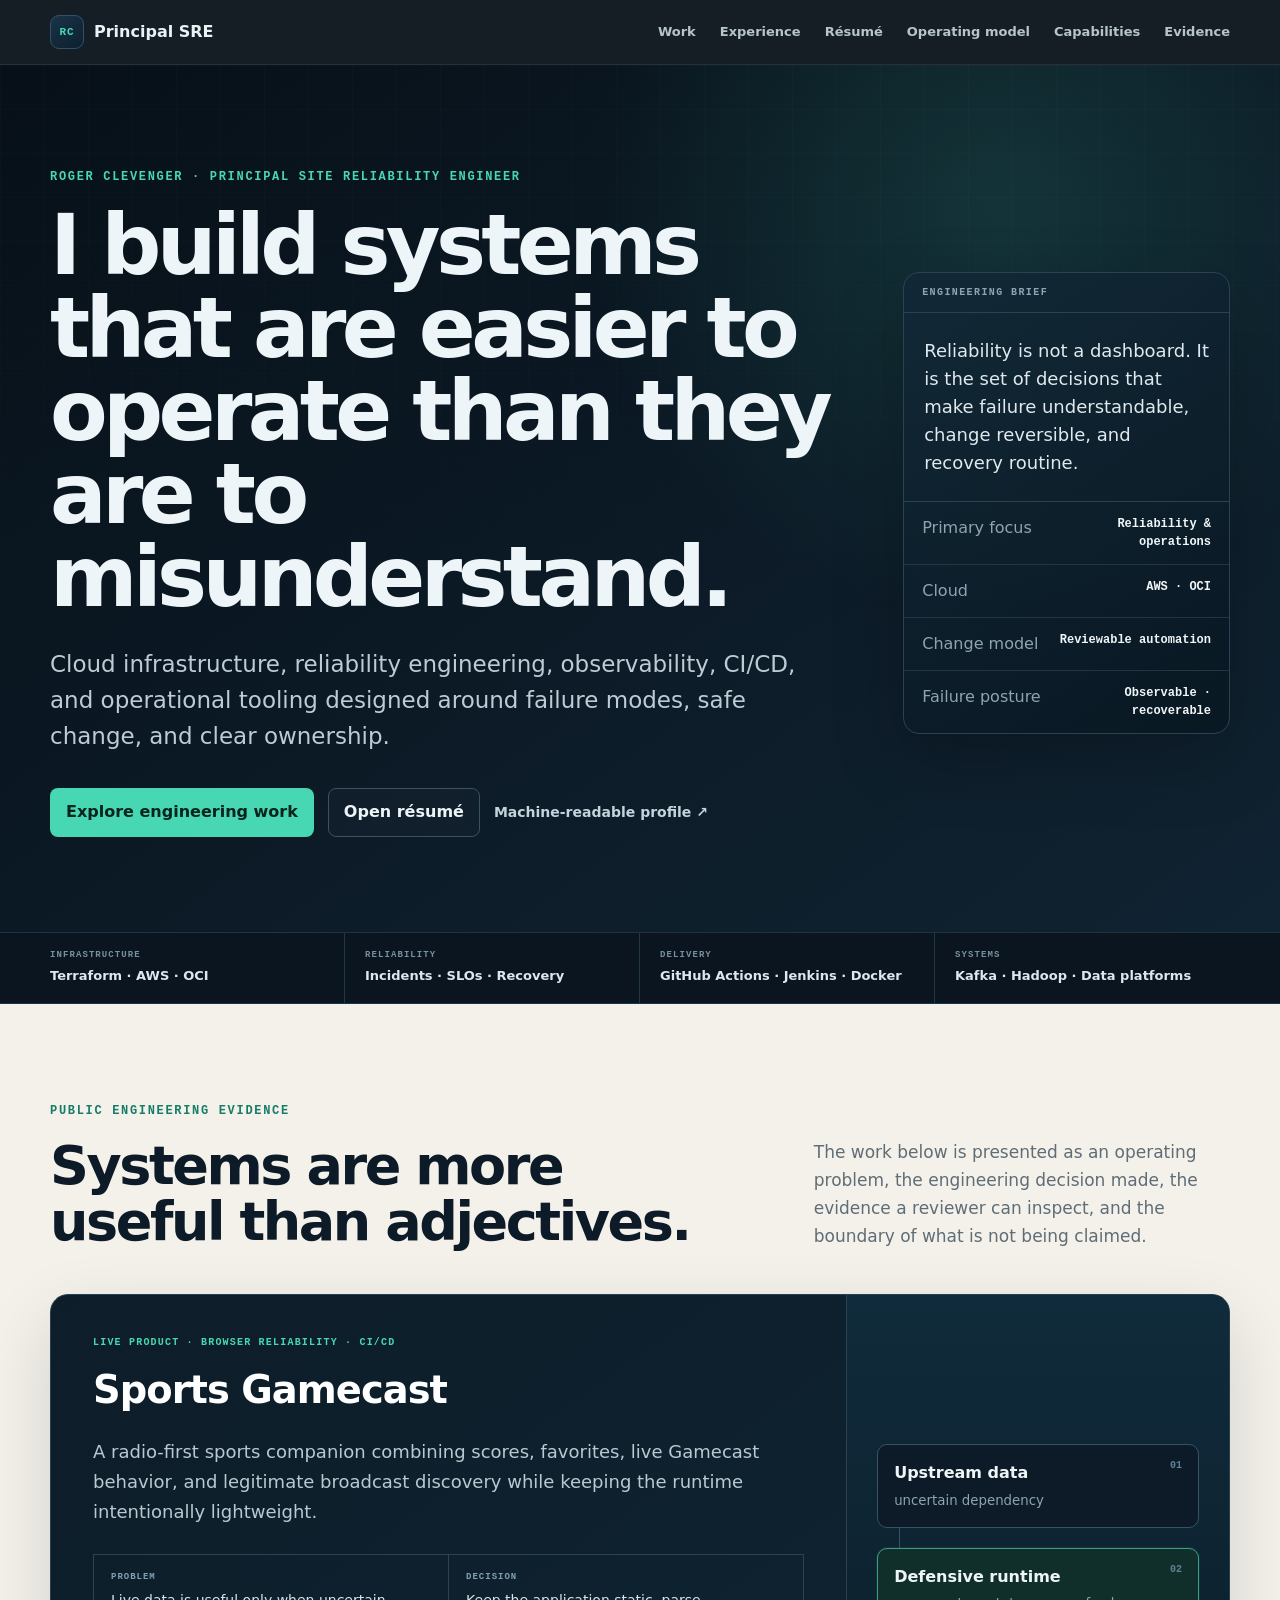
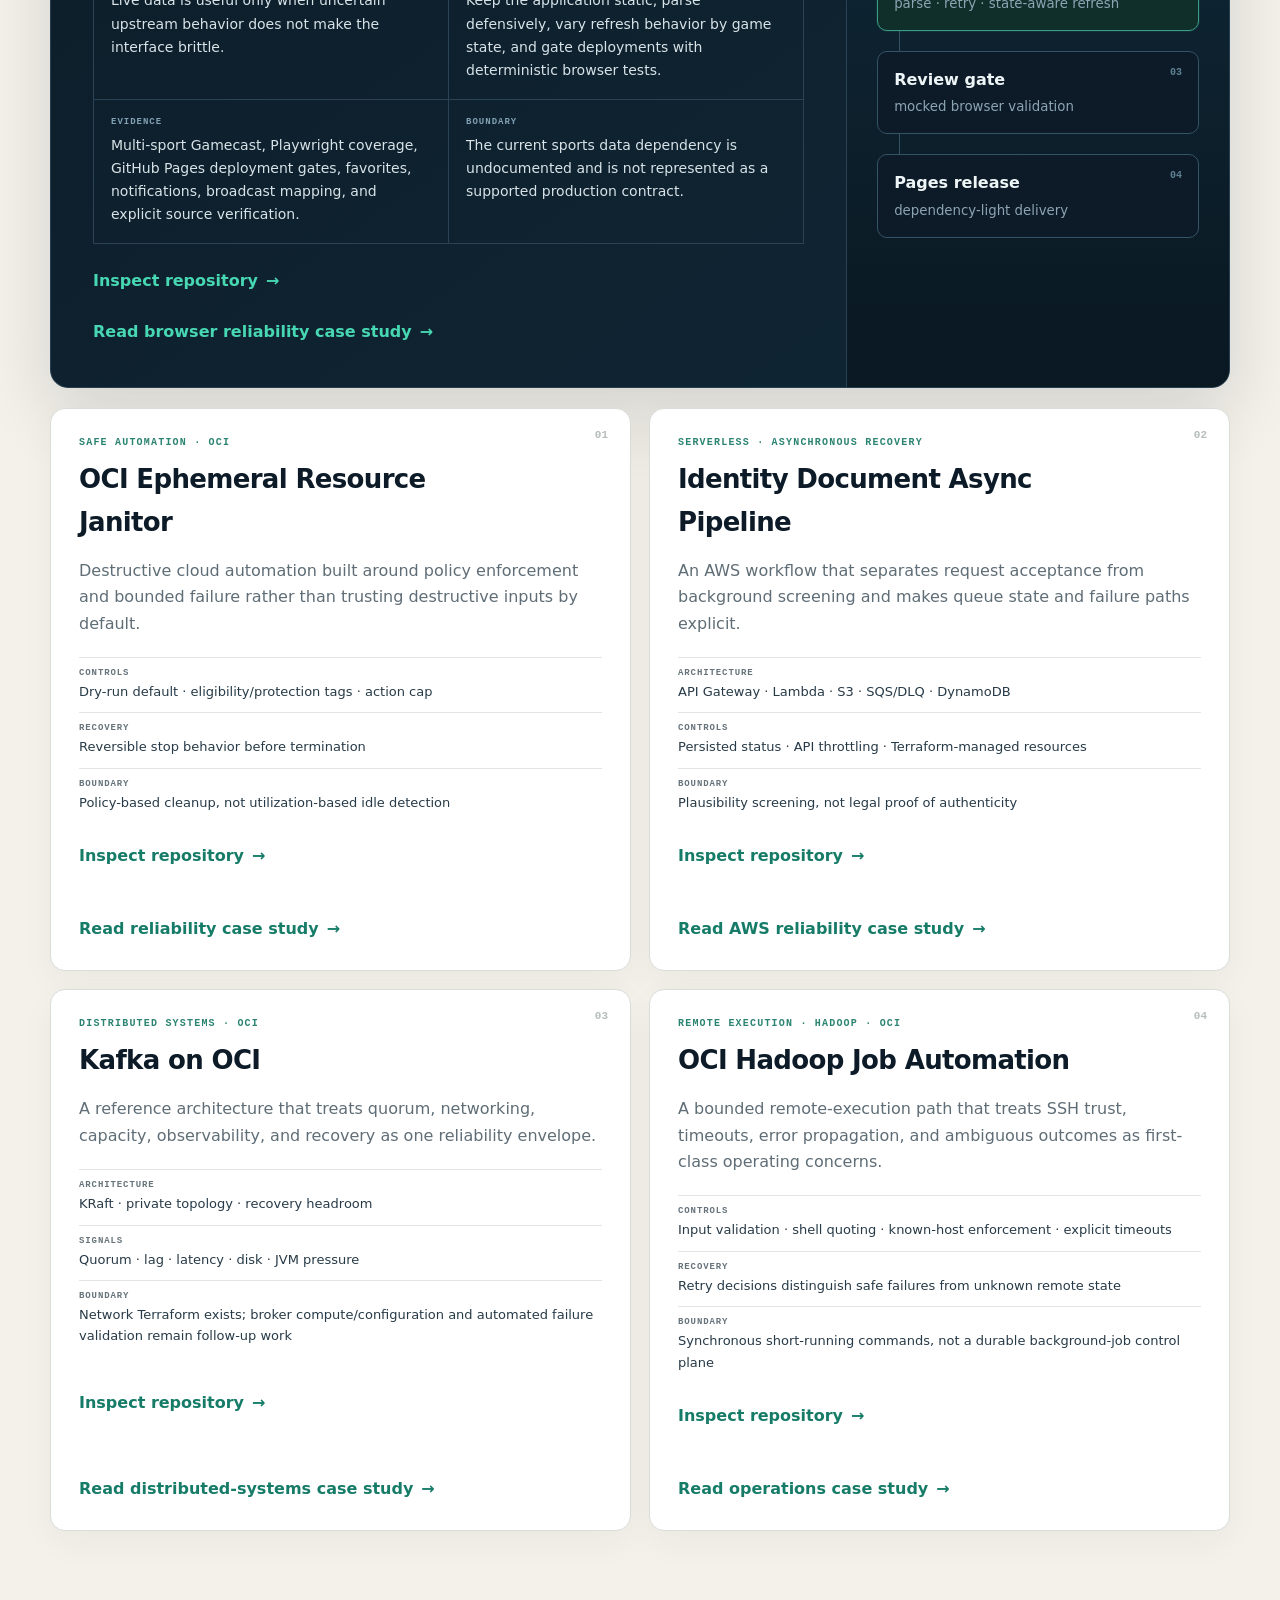
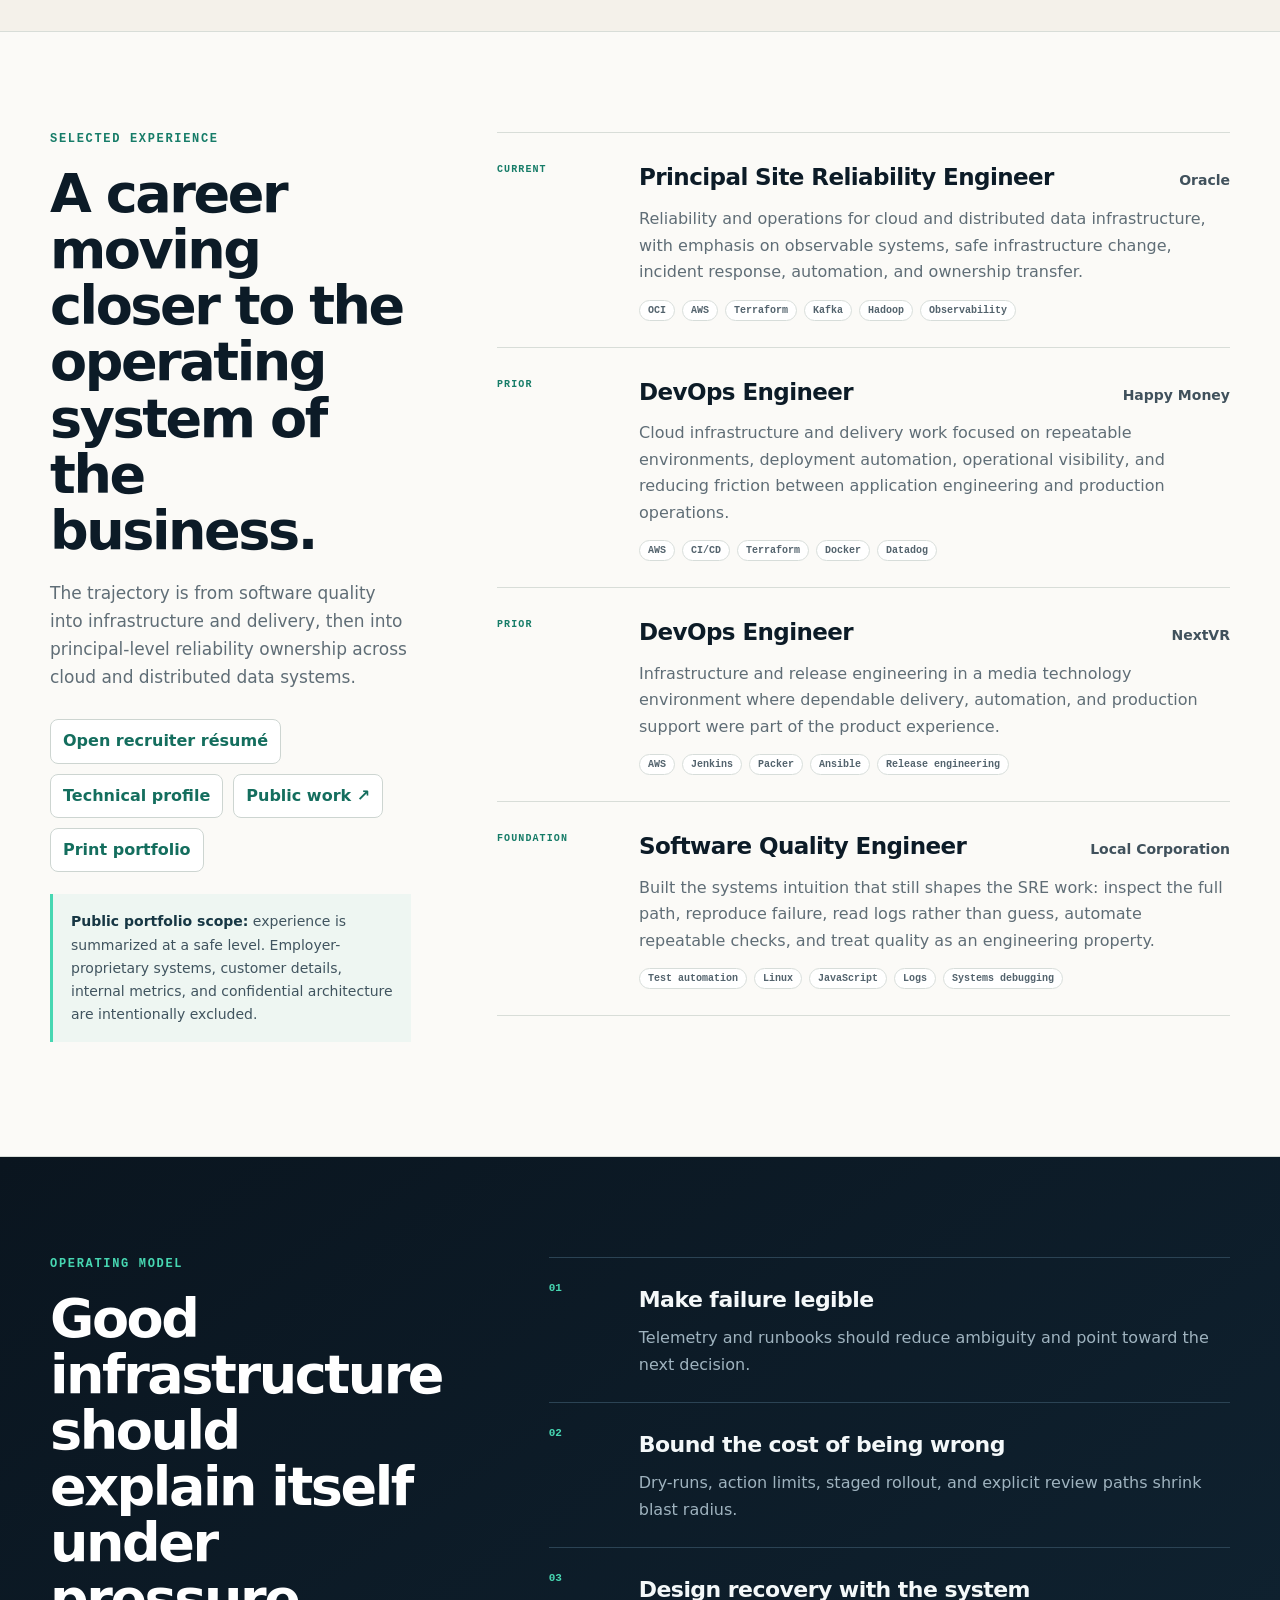
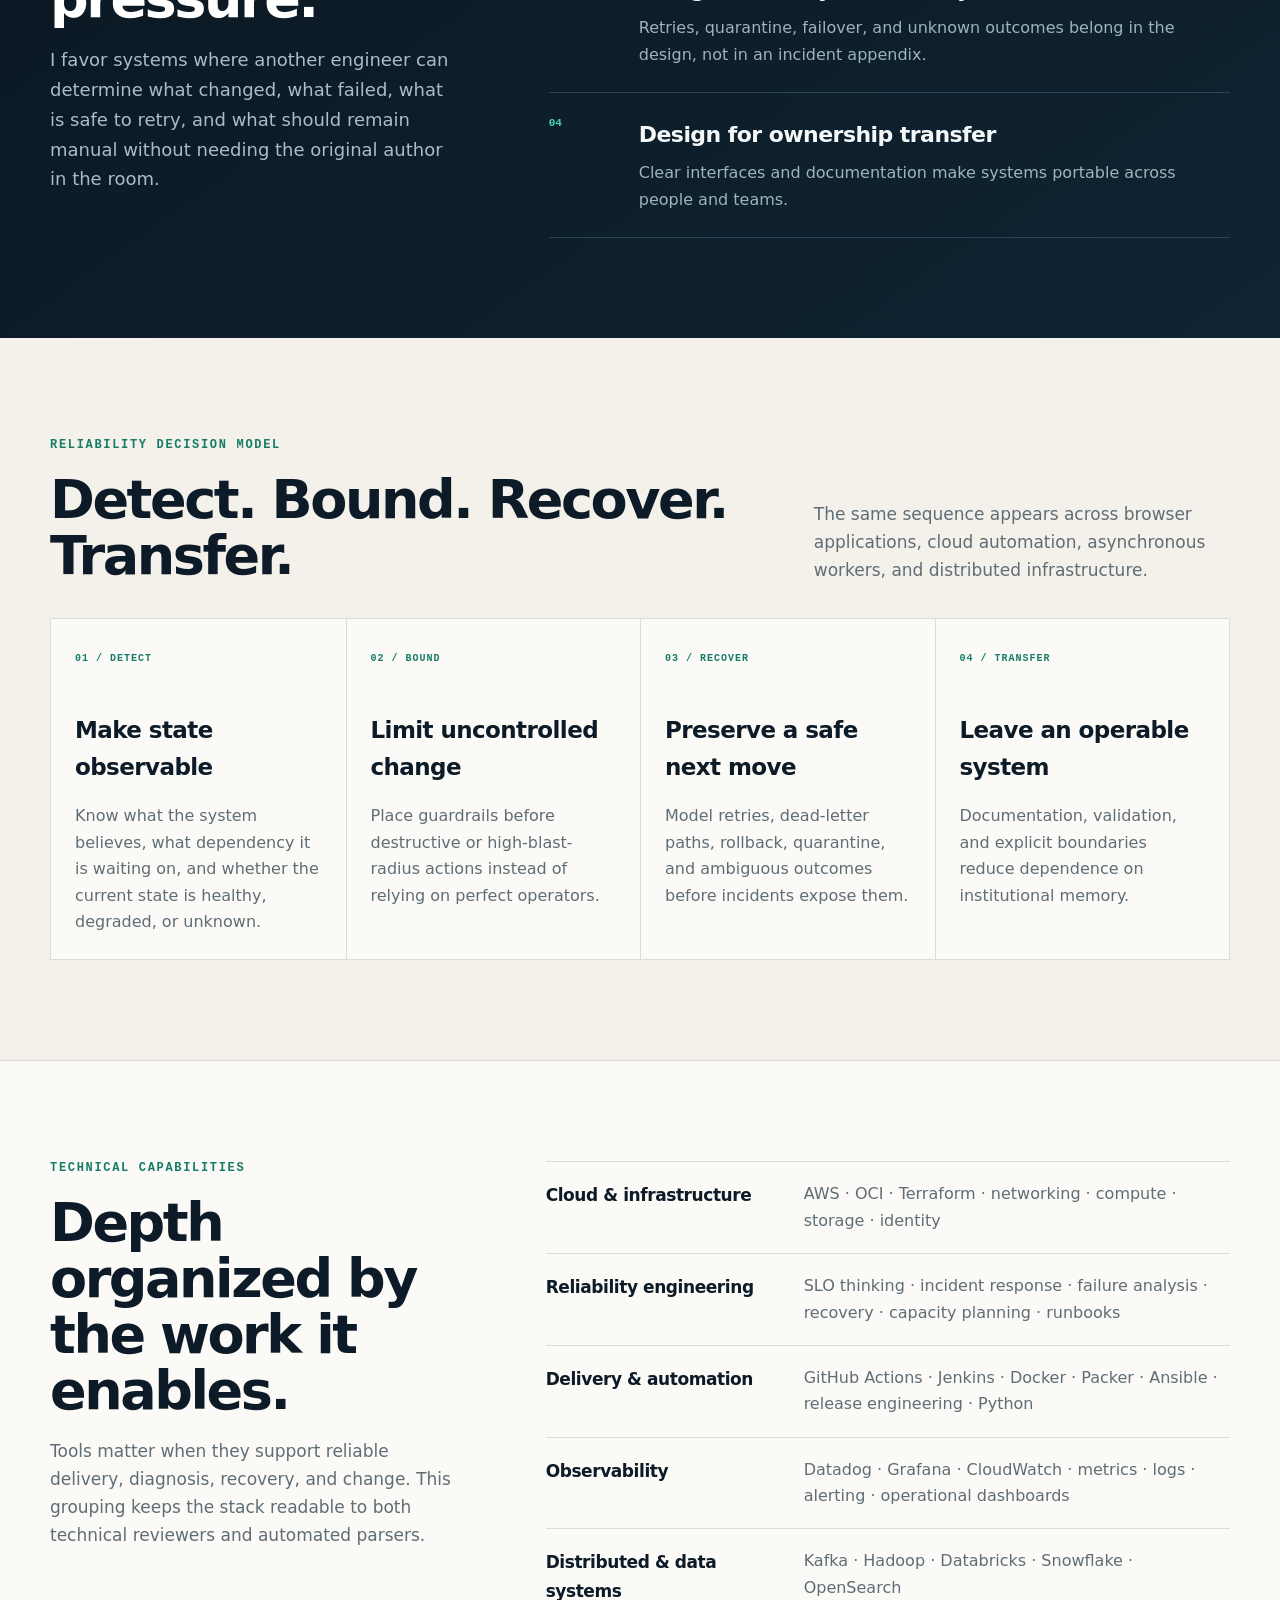
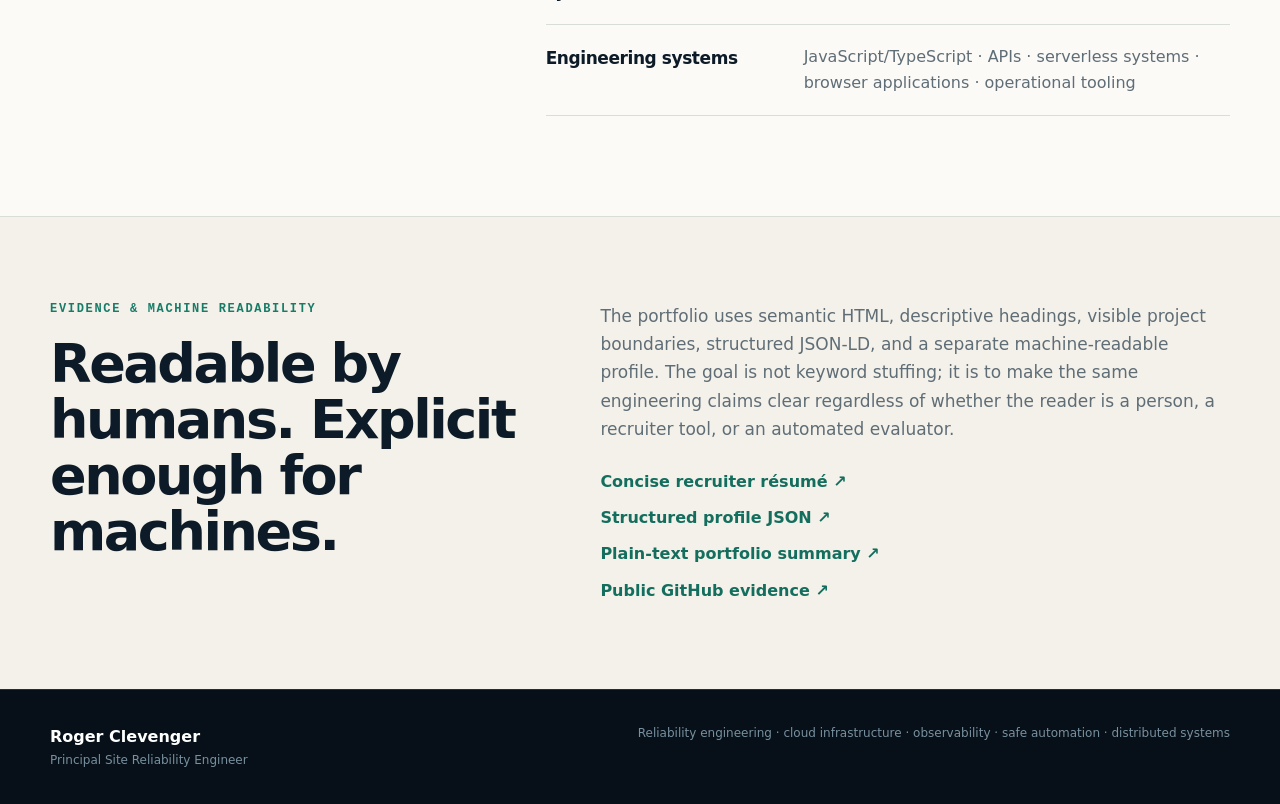
==== commit ead8e776: "feat: link Sports Gamecast case study" ====
--- a/index.html
+++ b/index.html
@@ -109,7 +109,8 @@
           <div><span>Evidence</span><p>Multi-sport Gamecast, Playwright coverage, GitHub Pages deployment gates, favorites, notifications, broadcast mapping, and explicit source verification.</p></div>
           <div><span>Boundary</span><p>The current sports data dependency is undocumented and is not represented as a supported production contract.</p></div>
         </div>
-        <a class="project-link" href="https://github.com/rclevenger-hm/sports-gamecast">Inspect repository <span aria-hidden="true">→</span></a>
+        <a class="project-link" href="https://github.com/rclevenger-hm/sports-gamecast">Inspect repository <span aria-hidden="true">→</span></a><br>
+        <a class="project-link" href="case-studies/sports-gamecast/">Read browser reliability case study <span aria-hidden="true">→</span></a>
       </div>
       <div class="featured-visual" aria-label="Sports Gamecast reliability flow">
         <div class="flow-node"><span>01</span><strong>Upstream data</strong><small>uncertain dependency</small></div>
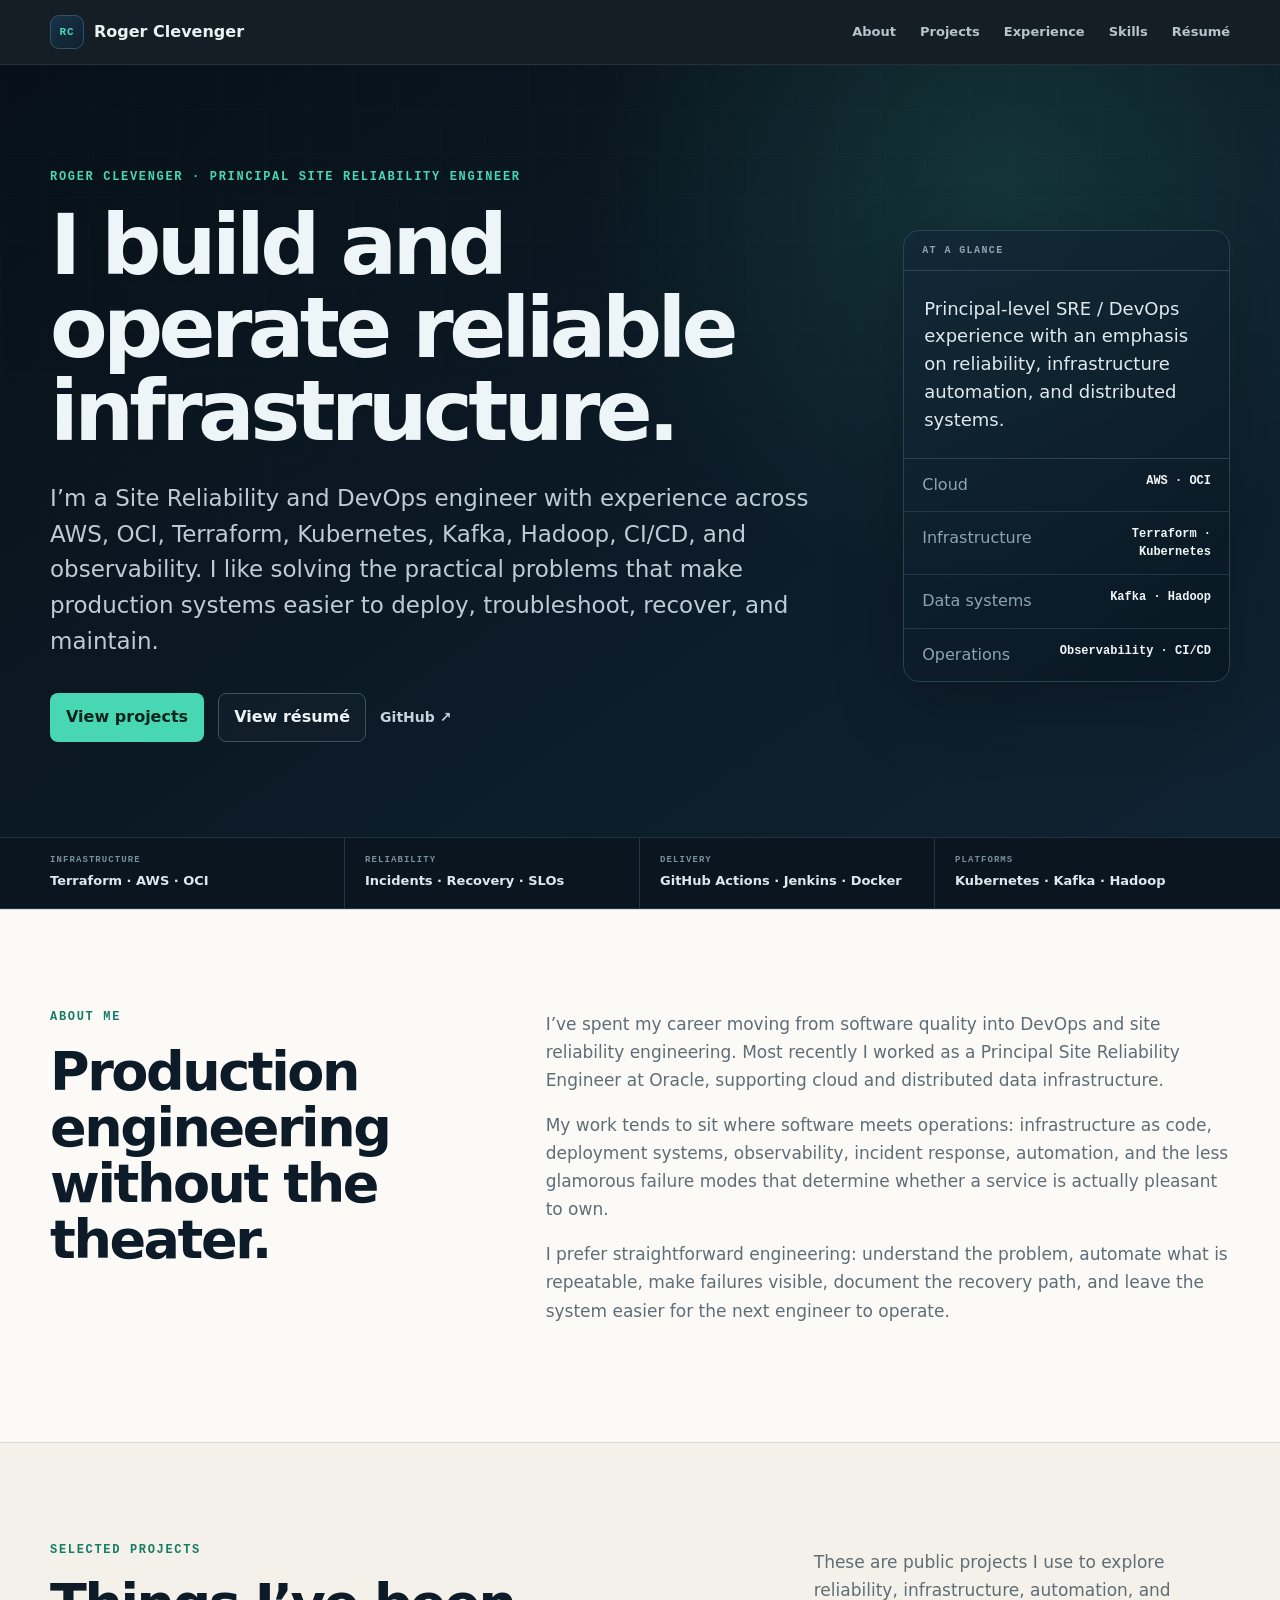
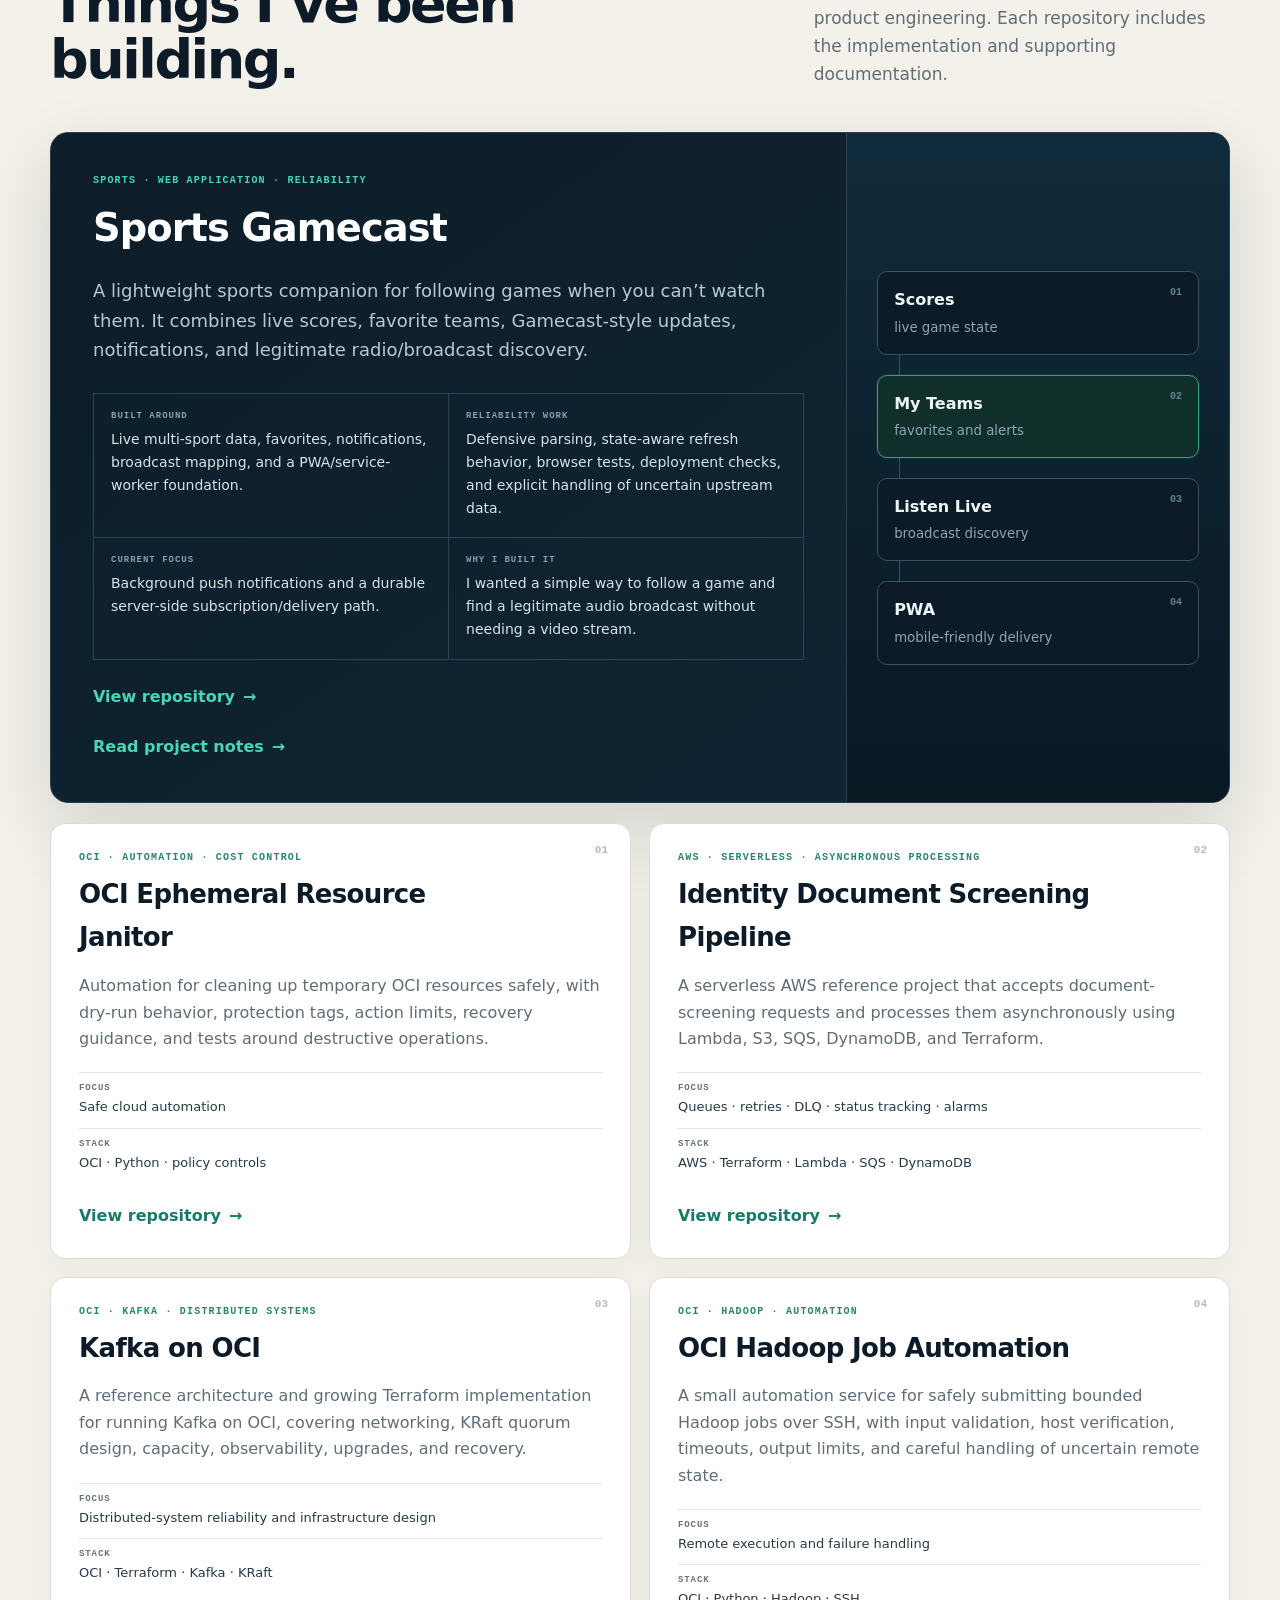
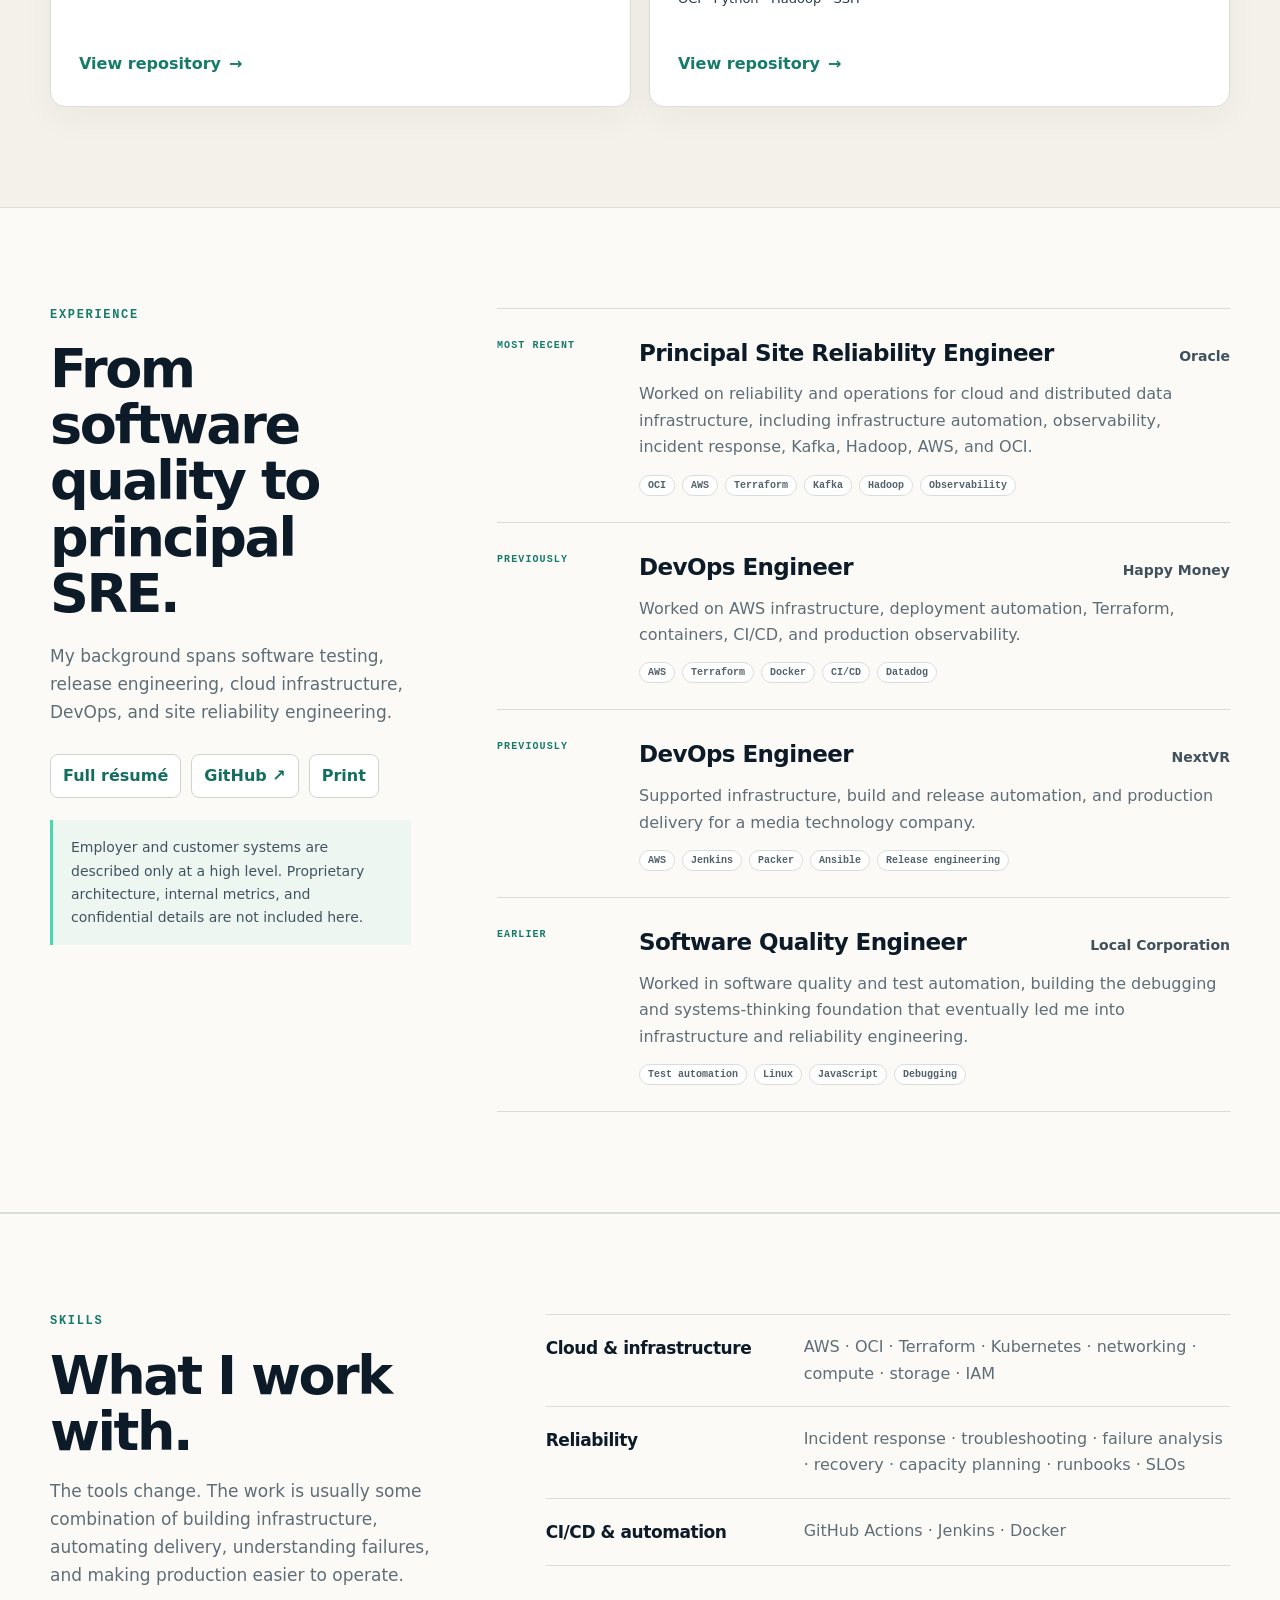
==== commit 4a346a54: "fix: simplify portfolio homepage narrative" ====
--- a/index.html
+++ b/index.html
@@ -4,11 +4,11 @@
 <meta charset="utf-8">
 <meta name="viewport" content="width=device-width,initial-scale=1">
 <title>Roger Clevenger — Principal Site Reliability Engineer</title>
-<meta name="description" content="Principal SRE / DevOps portfolio focused on reliable systems, cloud infrastructure, observability, CI/CD, safe automation, and distributed systems.">
+<meta name="description" content="Roger Clevenger is a Principal Site Reliability Engineer specializing in cloud infrastructure, reliability, automation, observability, and distributed systems.">
 <meta name="robots" content="index,follow">
 <meta name="theme-color" content="#071018">
 <meta property="og:title" content="Roger Clevenger — Principal Site Reliability Engineer">
-<meta property="og:description" content="Engineering evidence in reliability, cloud infrastructure, observability, automation, and operational systems design.">
+<meta property="og:description" content="Principal SRE portfolio: cloud infrastructure, reliability engineering, automation, observability, and distributed systems.">
 <meta property="og:type" content="website">
 <meta property="og:url" content="https://rclevenger-hm.github.io/portfolio/">
 <link rel="canonical" href="https://rclevenger-hm.github.io/portfolio/">
@@ -23,16 +23,7 @@
   "jobTitle":"Principal Site Reliability Engineer",
   "url":"https://rclevenger-hm.github.io/portfolio/",
   "sameAs":["https://github.com/rclevenger-hm"],
-  "worksFor":{"@type":"Organization","name":"Oracle"},
-  "knowsAbout":["Site Reliability Engineering","DevOps","AWS","Oracle Cloud Infrastructure","Terraform","Observability","Incident Response","CI/CD","Kafka","Hadoop","Distributed Systems","Infrastructure Automation"],
-  "hasOccupation":{"@type":"Occupation","name":"Principal Site Reliability Engineer","skills":"Reliability engineering, cloud infrastructure, observability, incident response, infrastructure as code, CI/CD, distributed systems, operational automation"},
-  "subjectOf":[
-    {"@type":"CreativeWork","name":"Sports Gamecast","url":"https://github.com/rclevenger-hm/sports-gamecast"},
-    {"@type":"CreativeWork","name":"OCI Ephemeral Resource Janitor","url":"https://github.com/rclevenger-hm/oci-ephemeral-resource-janitor"},
-    {"@type":"CreativeWork","name":"Identity Document Async Pipeline","url":"https://github.com/rclevenger-hm/driver_license_authenticity_lambda"},
-    {"@type":"CreativeWork","name":"Kafka on OCI","url":"https://github.com/rclevenger-hm/kafka-oci-deployment"},
-    {"@type":"CreativeWork","name":"OCI Hadoop Job Automation","url":"https://github.com/rclevenger-hm/oci-hadoop-job-automation"}
-  ]
+  "knowsAbout":["Site Reliability Engineering","DevOps","AWS","Oracle Cloud Infrastructure","Terraform","Observability","Incident Response","CI/CD","Kafka","Hadoop","Distributed Systems","Infrastructure Automation"]
 }
 </script>
 </head>
@@ -40,14 +31,13 @@
 <a class="skip" href="#main">Skip to main content</a>
 <header class="site-header">
   <div class="nav-shell">
-    <a class="brand" href="#top" aria-label="Roger Clevenger home"><span class="brand-mark">RC</span><span>Principal SRE</span></a>
+    <a class="brand" href="#top" aria-label="Roger Clevenger home"><span class="brand-mark">RC</span><span>Roger Clevenger</span></a>
     <nav aria-label="Primary navigation">
-      <a href="#work">Work</a>
+      <a href="#about">About</a>
+      <a href="#work">Projects</a>
       <a href="#experience">Experience</a>
+      <a href="#capabilities">Skills</a>
       <a href="resume/">Résumé</a>
-      <a href="#operating-model">Operating model</a>
-      <a href="#capabilities">Capabilities</a>
-      <a href="#evidence">Evidence</a>
     </nav>
   </div>
 </header>
@@ -57,23 +47,22 @@
   <div class="shell hero-grid">
     <div class="hero-copy">
       <p class="kicker">Roger Clevenger · Principal Site Reliability Engineer</p>
-      <h1>I build systems that are easier to operate than they are to misunderstand.</h1>
-      <p class="hero-lede">Cloud infrastructure, reliability engineering, observability, CI/CD, and operational tooling designed around failure modes, safe change, and clear ownership.</p>
+      <h1>I build and operate reliable infrastructure.</h1>
+      <p class="hero-lede">I’m a Site Reliability and DevOps engineer with experience across AWS, OCI, Terraform, Kubernetes, Kafka, Hadoop, CI/CD, and observability. I like solving the practical problems that make production systems easier to deploy, troubleshoot, recover, and maintain.</p>
       <div class="hero-actions">
-        <a class="button button-primary" href="#work">Explore engineering work</a>
-        <a class="button button-ghost" href="resume/">Open résumé</a>
-        <a class="text-link" href="data/profile.json">Machine-readable profile <span aria-hidden="true">↗</span></a>
-      </div>
-    </div>
-
-    <aside class="hero-brief" aria-label="Engineering profile summary">
-      <p class="brief-label">Engineering brief</p>
-      <p class="brief-statement">Reliability is not a dashboard. It is the set of decisions that make failure understandable, change reversible, and recovery routine.</p>
+        <a class="button button-primary" href="#work">View projects</a>
+        <a class="button button-ghost" href="resume/">View résumé</a>
+        <a class="text-link" href="https://github.com/rclevenger-hm">GitHub <span aria-hidden="true">↗</span></a>
+      </div>
+    </div>
+    <aside class="hero-brief" aria-label="Technical summary">
+      <p class="brief-label">At a glance</p>
+      <p class="brief-statement">Principal-level SRE / DevOps experience with an emphasis on reliability, infrastructure automation, and distributed systems.</p>
       <dl>
-        <div><dt>Primary focus</dt><dd>Reliability & operations</dd></div>
         <div><dt>Cloud</dt><dd>AWS · OCI</dd></div>
-        <div><dt>Change model</dt><dd>Reviewable automation</dd></div>
-        <div><dt>Failure posture</dt><dd>Observable · recoverable</dd></div>
+        <div><dt>Infrastructure</dt><dd>Terraform · Kubernetes</dd></div>
+        <div><dt>Data systems</dt><dd>Kafka · Hadoop</dd></div>
+        <div><dt>Operations</dt><dd>Observability · CI/CD</dd></div>
       </dl>
     </aside>
   </div>
@@ -82,102 +71,108 @@
 <div class="signal-bar" aria-label="Technical focus areas">
   <div class="shell signal-grid">
     <div><span>Infrastructure</span><strong>Terraform · AWS · OCI</strong></div>
-    <div><span>Reliability</span><strong>Incidents · SLOs · Recovery</strong></div>
+    <div><span>Reliability</span><strong>Incidents · Recovery · SLOs</strong></div>
     <div><span>Delivery</span><strong>GitHub Actions · Jenkins · Docker</strong></div>
-    <div><span>Systems</span><strong>Kafka · Hadoop · Data platforms</strong></div>
+    <div><span>Platforms</span><strong>Kubernetes · Kafka · Hadoop</strong></div>
   </div>
 </div>
+
+<section id="about" class="section section-paper">
+  <div class="shell capability-layout">
+    <div>
+      <p class="kicker dark">About me</p>
+      <h2>Production engineering without the theater.</h2>
+    </div>
+    <div class="evidence-copy">
+      <p>I’ve spent my career moving from software quality into DevOps and site reliability engineering. Most recently I worked as a Principal Site Reliability Engineer at Oracle, supporting cloud and distributed data infrastructure.</p>
+      <p>My work tends to sit where software meets operations: infrastructure as code, deployment systems, observability, incident response, automation, and the less glamorous failure modes that determine whether a service is actually pleasant to own.</p>
+      <p>I prefer straightforward engineering: understand the problem, automate what is repeatable, make failures visible, document the recovery path, and leave the system easier for the next engineer to operate.</p>
+    </div>
+  </div>
+</section>
 
 <section id="work" class="section section-light">
   <div class="shell">
     <header class="section-heading">
       <div>
-        <p class="kicker dark">Public engineering evidence</p>
-        <h2>Systems are more useful than adjectives.</h2>
-      </div>
-      <p>The work below is presented as an operating problem, the engineering decision made, the evidence a reviewer can inspect, and the boundary of what is not being claimed.</p>
+        <p class="kicker dark">Selected projects</p>
+        <h2>Things I’ve been building.</h2>
+      </div>
+      <p>These are public projects I use to explore reliability, infrastructure, automation, and product engineering. Each repository includes the implementation and supporting documentation.</p>
     </header>
 
     <article class="featured-project" aria-labelledby="gamecast-title">
       <div class="featured-copy">
-        <p class="project-type">Live product · browser reliability · CI/CD</p>
+        <p class="project-type">Sports · web application · reliability</p>
         <h3 id="gamecast-title">Sports Gamecast</h3>
-        <p class="project-intro">A radio-first sports companion combining scores, favorites, live Gamecast behavior, and legitimate broadcast discovery while keeping the runtime intentionally lightweight.</p>
+        <p class="project-intro">A lightweight sports companion for following games when you can’t watch them. It combines live scores, favorite teams, Gamecast-style updates, notifications, and legitimate radio/broadcast discovery.</p>
         <div class="decision-grid">
-          <div><span>Problem</span><p>Live data is useful only when uncertain upstream behavior does not make the interface brittle.</p></div>
-          <div><span>Decision</span><p>Keep the application static, parse defensively, vary refresh behavior by game state, and gate deployments with deterministic browser tests.</p></div>
-          <div><span>Evidence</span><p>Multi-sport Gamecast, Playwright coverage, GitHub Pages deployment gates, favorites, notifications, broadcast mapping, and explicit source verification.</p></div>
-          <div><span>Boundary</span><p>The current sports data dependency is undocumented and is not represented as a supported production contract.</p></div>
-        </div>
-        <a class="project-link" href="https://github.com/rclevenger-hm/sports-gamecast">Inspect repository <span aria-hidden="true">→</span></a><br>
-        <a class="project-link" href="case-studies/sports-gamecast/">Read browser reliability case study <span aria-hidden="true">→</span></a>
-      </div>
-      <div class="featured-visual" aria-label="Sports Gamecast reliability flow">
-        <div class="flow-node"><span>01</span><strong>Upstream data</strong><small>uncertain dependency</small></div>
+          <div><span>Built around</span><p>Live multi-sport data, favorites, notifications, broadcast mapping, and a PWA/service-worker foundation.</p></div>
+          <div><span>Reliability work</span><p>Defensive parsing, state-aware refresh behavior, browser tests, deployment checks, and explicit handling of uncertain upstream data.</p></div>
+          <div><span>Current focus</span><p>Background push notifications and a durable server-side subscription/delivery path.</p></div>
+          <div><span>Why I built it</span><p>I wanted a simple way to follow a game and find a legitimate audio broadcast without needing a video stream.</p></div>
+        </div>
+        <a class="project-link" href="https://github.com/rclevenger-hm/sports-gamecast">View repository <span aria-hidden="true">→</span></a><br>
+        <a class="project-link" href="case-studies/sports-gamecast/">Read project notes <span aria-hidden="true">→</span></a>
+      </div>
+      <div class="featured-visual" aria-label="Sports Gamecast overview">
+        <div class="flow-node"><span>01</span><strong>Scores</strong><small>live game state</small></div>
         <div class="flow-line" aria-hidden="true"></div>
-        <div class="flow-node active"><span>02</span><strong>Defensive runtime</strong><small>parse · retry · state-aware refresh</small></div>
+        <div class="flow-node active"><span>02</span><strong>My Teams</strong><small>favorites and alerts</small></div>
         <div class="flow-line" aria-hidden="true"></div>
-        <div class="flow-node"><span>03</span><strong>Review gate</strong><small>mocked browser validation</small></div>
+        <div class="flow-node"><span>03</span><strong>Listen Live</strong><small>broadcast discovery</small></div>
         <div class="flow-line" aria-hidden="true"></div>
-        <div class="flow-node"><span>04</span><strong>Pages release</strong><small>dependency-light delivery</small></div>
+        <div class="flow-node"><span>04</span><strong>PWA</strong><small>mobile-friendly delivery</small></div>
       </div>
     </article>
 
     <div class="project-grid">
       <article class="project-card">
         <div class="card-number">01</div>
-        <p class="project-type">Safe automation · OCI</p>
+        <p class="project-type">OCI · automation · cost control</p>
         <h3>OCI Ephemeral Resource Janitor</h3>
-        <p>Destructive cloud automation built around policy enforcement and bounded failure rather than trusting destructive inputs by default.</p>
-        <dl class="evidence-list">
-          <div><dt>Controls</dt><dd>Dry-run default · eligibility/protection tags · action cap</dd></div>
-          <div><dt>Recovery</dt><dd>Reversible stop behavior before termination</dd></div>
-          <div><dt>Boundary</dt><dd>Policy-based cleanup, not utilization-based idle detection</dd></div>
-        </dl>
-        <a class="project-link" href="https://github.com/rclevenger-hm/oci-ephemeral-resource-janitor">Inspect repository <span aria-hidden="true">→</span></a><br>
-        <a class="project-link" href="case-studies/oci-ephemeral-resource-janitor/">Read reliability case study <span aria-hidden="true">→</span></a>
+        <p>Automation for cleaning up temporary OCI resources safely, with dry-run behavior, protection tags, action limits, recovery guidance, and tests around destructive operations.</p>
+        <dl class="evidence-list">
+          <div><dt>Focus</dt><dd>Safe cloud automation</dd></div>
+          <div><dt>Stack</dt><dd>OCI · Python · policy controls</dd></div>
+        </dl>
+        <a class="project-link" href="https://github.com/rclevenger-hm/oci-ephemeral-resource-janitor">View repository <span aria-hidden="true">→</span></a>
       </article>
 
       <article class="project-card">
         <div class="card-number">02</div>
-        <p class="project-type">Serverless · asynchronous recovery</p>
-        <h3>Identity Document Async Pipeline</h3>
-        <p>An AWS workflow that separates request acceptance from background screening and makes queue state and failure paths explicit.</p>
-        <dl class="evidence-list">
-          <div><dt>Architecture</dt><dd>API Gateway · Lambda · S3 · SQS/DLQ · DynamoDB</dd></div>
-          <div><dt>Controls</dt><dd>Persisted status · API throttling · Terraform-managed resources</dd></div>
-          <div><dt>Boundary</dt><dd>Plausibility screening, not legal proof of authenticity</dd></div>
-        </dl>
-        <a class="project-link" href="https://github.com/rclevenger-hm/driver_license_authenticity_lambda">Inspect repository <span aria-hidden="true">→</span></a><br>
-        <a class="project-link" href="projects/aws-async-intake/">Read AWS reliability case study <span aria-hidden="true">→</span></a>
+        <p class="project-type">AWS · serverless · asynchronous processing</p>
+        <h3>Identity Document Screening Pipeline</h3>
+        <p>A serverless AWS reference project that accepts document-screening requests and processes them asynchronously using Lambda, S3, SQS, DynamoDB, and Terraform.</p>
+        <dl class="evidence-list">
+          <div><dt>Focus</dt><dd>Queues · retries · DLQ · status tracking · alarms</dd></div>
+          <div><dt>Stack</dt><dd>AWS · Terraform · Lambda · SQS · DynamoDB</dd></div>
+        </dl>
+        <a class="project-link" href="https://github.com/rclevenger-hm/driver_license_authenticity_lambda">View repository <span aria-hidden="true">→</span></a>
       </article>
 
       <article class="project-card">
         <div class="card-number">03</div>
-        <p class="project-type">Distributed systems · OCI</p>
+        <p class="project-type">OCI · Kafka · distributed systems</p>
         <h3>Kafka on OCI</h3>
-        <p>A reference architecture that treats quorum, networking, capacity, observability, and recovery as one reliability envelope.</p>
-        <dl class="evidence-list">
-          <div><dt>Architecture</dt><dd>KRaft · private topology · recovery headroom</dd></div>
-          <div><dt>Signals</dt><dd>Quorum · lag · latency · disk · JVM pressure</dd></div>
-          <div><dt>Boundary</dt><dd>Network Terraform exists; broker compute/configuration and automated failure validation remain follow-up work</dd></div>
-        </dl>
-        <a class="project-link" href="https://github.com/rclevenger-hm/kafka-oci-deployment">Inspect repository <span aria-hidden="true">→</span></a><br>
-        <a class="project-link" href="projects/kafka-oci/">Read distributed-systems case study <span aria-hidden="true">→</span></a>
+        <p>A reference architecture and growing Terraform implementation for running Kafka on OCI, covering networking, KRaft quorum design, capacity, observability, upgrades, and recovery.</p>
+        <dl class="evidence-list">
+          <div><dt>Focus</dt><dd>Distributed-system reliability and infrastructure design</dd></div>
+          <div><dt>Stack</dt><dd>OCI · Terraform · Kafka · KRaft</dd></div>
+        </dl>
+        <a class="project-link" href="https://github.com/rclevenger-hm/kafka-oci-deployment">View repository <span aria-hidden="true">→</span></a>
       </article>
 
       <article class="project-card">
         <div class="card-number">04</div>
-        <p class="project-type">Remote execution · Hadoop · OCI</p>
+        <p class="project-type">OCI · Hadoop · automation</p>
         <h3>OCI Hadoop Job Automation</h3>
-        <p>A bounded remote-execution path that treats SSH trust, timeouts, error propagation, and ambiguous outcomes as first-class operating concerns.</p>
-        <dl class="evidence-list">
-          <div><dt>Controls</dt><dd>Input validation · shell quoting · known-host enforcement · explicit timeouts</dd></div>
-          <div><dt>Recovery</dt><dd>Retry decisions distinguish safe failures from unknown remote state</dd></div>
-          <div><dt>Boundary</dt><dd>Synchronous short-running commands, not a durable background-job control plane</dd></div>
-        </dl>
-        <a class="project-link" href="https://github.com/rclevenger-hm/oci-hadoop-job-automation">Inspect repository <span aria-hidden="true">→</span></a><br>
-        <a class="project-link" href="case-studies/oci-hadoop-job-automation/">Read operations case study <span aria-hidden="true">→</span></a>
+        <p>A small automation service for safely submitting bounded Hadoop jobs over SSH, with input validation, host verification, timeouts, output limits, and careful handling of uncertain remote state.</p>
+        <dl class="evidence-list">
+          <div><dt>Focus</dt><dd>Remote execution and failure handling</dd></div>
+          <div><dt>Stack</dt><dd>OCI · Python · Hadoop · SSH</dd></div>
+        </dl>
+        <a class="project-link" href="https://github.com/rclevenger-hm/oci-hadoop-job-automation">View repository <span aria-hidden="true">→</span></a>
       </article>
     </div>
   </div>
@@ -186,130 +181,61 @@
 <section id="experience" class="section career-section">
   <div class="shell career-layout">
     <div class="career-intro">
-      <p class="kicker dark">Selected experience</p>
-      <h2>A career moving closer to the operating system of the business.</h2>
-      <p class="section-copy">The trajectory is from software quality into infrastructure and delivery, then into principal-level reliability ownership across cloud and distributed data systems.</p>
+      <p class="kicker dark">Experience</p>
+      <h2>From software quality to principal SRE.</h2>
+      <p class="section-copy">My background spans software testing, release engineering, cloud infrastructure, DevOps, and site reliability engineering.</p>
       <div class="career-links">
-        <a href="resume/">Open recruiter résumé</a>
-        <a href="#capabilities">Technical profile</a>
-        <a href="https://github.com/rclevenger-hm">Public work ↗</a>
-        <a href="#" onclick="window.print();return false">Print portfolio</a>
-      </div>
-      <p class="resume-note"><strong>Public portfolio scope:</strong> experience is summarized at a safe level. Employer-proprietary systems, customer details, internal metrics, and confidential architecture are intentionally excluded.</p>
-    </div>
-    <ol class="career-timeline" aria-label="Selected career trajectory">
-      <li class="career-item">
-        <div class="career-era">Current</div>
+        <a href="resume/">Full résumé</a>
+        <a href="https://github.com/rclevenger-hm">GitHub ↗</a>
+        <a href="#" onclick="window.print();return false">Print</a>
+      </div>
+      <p class="resume-note">Employer and customer systems are described only at a high level. Proprietary architecture, internal metrics, and confidential details are not included here.</p>
+    </div>
+    <ol class="career-timeline" aria-label="Career history">
+      <li class="career-item">
+        <div class="career-era">Most recent</div>
         <div>
           <div class="career-role"><h3>Principal Site Reliability Engineer</h3><strong>Oracle</strong></div>
-          <p>Reliability and operations for cloud and distributed data infrastructure, with emphasis on observable systems, safe infrastructure change, incident response, automation, and ownership transfer.</p>
+          <p>Worked on reliability and operations for cloud and distributed data infrastructure, including infrastructure automation, observability, incident response, Kafka, Hadoop, AWS, and OCI.</p>
           <div class="career-signals"><span>OCI</span><span>AWS</span><span>Terraform</span><span>Kafka</span><span>Hadoop</span><span>Observability</span></div>
         </div>
       </li>
       <li class="career-item">
-        <div class="career-era">Prior</div>
+        <div class="career-era">Previously</div>
         <div>
           <div class="career-role"><h3>DevOps Engineer</h3><strong>Happy Money</strong></div>
-          <p>Cloud infrastructure and delivery work focused on repeatable environments, deployment automation, operational visibility, and reducing friction between application engineering and production operations.</p>
-          <div class="career-signals"><span>AWS</span><span>CI/CD</span><span>Terraform</span><span>Docker</span><span>Datadog</span></div>
-        </div>
-      </li>
-      <li class="career-item">
-        <div class="career-era">Prior</div>
+          <p>Worked on AWS infrastructure, deployment automation, Terraform, containers, CI/CD, and production observability.</p>
+          <div class="career-signals"><span>AWS</span><span>Terraform</span><span>Docker</span><span>CI/CD</span><span>Datadog</span></div>
+        </div>
+      </li>
+      <li class="career-item">
+        <div class="career-era">Previously</div>
         <div>
           <div class="career-role"><h3>DevOps Engineer</h3><strong>NextVR</strong></div>
-          <p>Infrastructure and release engineering in a media technology environment where dependable delivery, automation, and production support were part of the product experience.</p>
+          <p>Supported infrastructure, build and release automation, and production delivery for a media technology company.</p>
           <div class="career-signals"><span>AWS</span><span>Jenkins</span><span>Packer</span><span>Ansible</span><span>Release engineering</span></div>
         </div>
       </li>
       <li class="career-item">
-        <div class="career-era">Foundation</div>
+        <div class="career-era">Earlier</div>
         <div>
           <div class="career-role"><h3>Software Quality Engineer</h3><strong>Local Corporation</strong></div>
-          <p>Built the systems intuition that still shapes the SRE work: inspect the full path, reproduce failure, read logs rather than guess, automate repeatable checks, and treat quality as an engineering property.</p>
-          <div class="career-signals"><span>Test automation</span><span>Linux</span><span>JavaScript</span><span>Logs</span><span>Systems debugging</span></div>
+          <p>Worked in software quality and test automation, building the debugging and systems-thinking foundation that eventually led me into infrastructure and reliability engineering.</p>
+          <div class="career-signals"><span>Test automation</span><span>Linux</span><span>JavaScript</span><span>Debugging</span></div>
         </div>
       </li>
     </ol>
-  </div>
-</section>
-
-<section id="operating-model" class="section section-ink">
-  <div class="shell operating-grid">
-    <div class="operating-intro">
-      <p class="kicker">Operating model</p>
-      <h2>Good infrastructure should explain itself under pressure.</h2>
-      <p>I favor systems where another engineer can determine what changed, what failed, what is safe to retry, and what should remain manual without needing the original author in the room.</p>
-    </div>
-    <ol class="principle-list">
-      <li><span>01</span><div><h3>Make failure legible</h3><p>Telemetry and runbooks should reduce ambiguity and point toward the next decision.</p></div></li>
-      <li><span>02</span><div><h3>Bound the cost of being wrong</h3><p>Dry-runs, action limits, staged rollout, and explicit review paths shrink blast radius.</p></div></li>
-      <li><span>03</span><div><h3>Design recovery with the system</h3><p>Retries, quarantine, failover, and unknown outcomes belong in the design, not in an incident appendix.</p></div></li>
-      <li><span>04</span><div><h3>Design for ownership transfer</h3><p>Clear interfaces and documentation make systems portable across people and teams.</p></div></li>
-    </ol>
-  </div>
-</section>
-
-<section id="systems" class="section section-light">
-  <div class="shell">
-    <header class="section-heading compact">
-      <div>
-        <p class="kicker dark">Reliability decision model</p>
-        <h2>Detect. Bound. Recover. Transfer.</h2>
-      </div>
-      <p>The same sequence appears across browser applications, cloud automation, asynchronous workers, and distributed infrastructure.</p>
-    </header>
-    <div class="model-grid">
-      <article><span class="model-index">01 / Detect</span><h3>Make state observable</h3><p>Know what the system believes, what dependency it is waiting on, and whether the current state is healthy, degraded, or unknown.</p></article>
-      <article><span class="model-index">02 / Bound</span><h3>Limit uncontrolled change</h3><p>Place guardrails before destructive or high-blast-radius actions instead of relying on perfect operators.</p></article>
-      <article><span class="model-index">03 / Recover</span><h3>Preserve a safe next move</h3><p>Model retries, dead-letter paths, rollback, quarantine, and ambiguous outcomes before incidents expose them.</p></article>
-      <article><span class="model-index">04 / Transfer</span><h3>Leave an operable system</h3><p>Documentation, validation, and explicit boundaries reduce dependence on institutional memory.</p></article>
-    </div>
   </div>
 </section>
 
 <section id="capabilities" class="section section-paper">
   <div class="shell capability-layout">
     <div>
-      <p class="kicker dark">Technical capabilities</p>
-      <h2>Depth organized by the work it enables.</h2>
-      <p class="section-copy">Tools matter when they support reliable delivery, diagnosis, recovery, and change. This grouping keeps the stack readable to both technical reviewers and automated parsers.</p>
+      <p class="kicker dark">Skills</p>
+      <h2>What I work with.</h2>
+      <p class="section-copy">The tools change. The work is usually some combination of building infrastructure, automating delivery, understanding failures, and making production easier to operate.</p>
     </div>
     <div class="capability-list">
-      <article><h3>Cloud & infrastructure</h3><p>AWS · OCI · Terraform · networking · compute · storage · identity</p></article>
-      <article><h3>Reliability engineering</h3><p>SLO thinking · incident response · failure analysis · recovery · capacity planning · runbooks</p></article>
-      <article><h3>Delivery & automation</h3><p>GitHub Actions · Jenkins · Docker · Packer · Ansible · release engineering · Python</p></article>
-      <article><h3>Observability</h3><p>Datadog · Grafana · CloudWatch · metrics · logs · alerting · operational dashboards</p></article>
-      <article><h3>Distributed & data systems</h3><p>Kafka · Hadoop · Databricks · Snowflake · OpenSearch</p></article>
-      <article><h3>Engineering systems</h3><p>JavaScript/TypeScript · APIs · serverless systems · browser applications · operational tooling</p></article>
-    </div>
-  </div>
-</section>
-
-<section id="evidence" class="section section-light evidence-section">
-  <div class="shell evidence-layout">
-    <div>
-      <p class="kicker dark">Evidence & machine readability</p>
-      <h2>Readable by humans. Explicit enough for machines.</h2>
-    </div>
-    <div class="evidence-copy">
-      <p>The portfolio uses semantic HTML, descriptive headings, visible project boundaries, structured JSON-LD, and a separate machine-readable profile. The goal is not keyword stuffing; it is to make the same engineering claims clear regardless of whether the reader is a person, a recruiter tool, or an automated evaluator.</p>
-      <div class="evidence-links">
-        <a href="resume/">Concise recruiter résumé <span aria-hidden="true">↗</span></a>
-        <a href="data/profile.json">Structured profile JSON <span aria-hidden="true">↗</span></a>
-        <a href="llms.txt">Plain-text portfolio summary <span aria-hidden="true">↗</span></a>
-        <a href="https://github.com/rclevenger-hm">Public GitHub evidence <span aria-hidden="true">↗</span></a>
-      </div>
-    </div>
-  </div>
-</section>
-</main>
-
-<footer class="site-footer">
-  <div class="shell footer-grid">
-    <div><strong>Roger Clevenger</strong><span>Principal Site Reliability Engineer</span></div>
-    <p>Reliability engineering · cloud infrastructure · observability · safe automation · distributed systems</p>
-  </div>
-</footer>
-</body>
-</html>+      <article><h3>Cloud & infrastructure</h3><p>AWS · OCI · Terraform · Kubernetes · networking · compute · storage · IAM</p></article>
+      <article><h3>Reliability</h3><p>Incident response · troubleshooting · failure analysis · recovery · capacity planning · runbooks · SLOs</p></article>
+      <article><h3>CI/CD & automation</h3><p>GitHub Actions · Jenkins · Docker
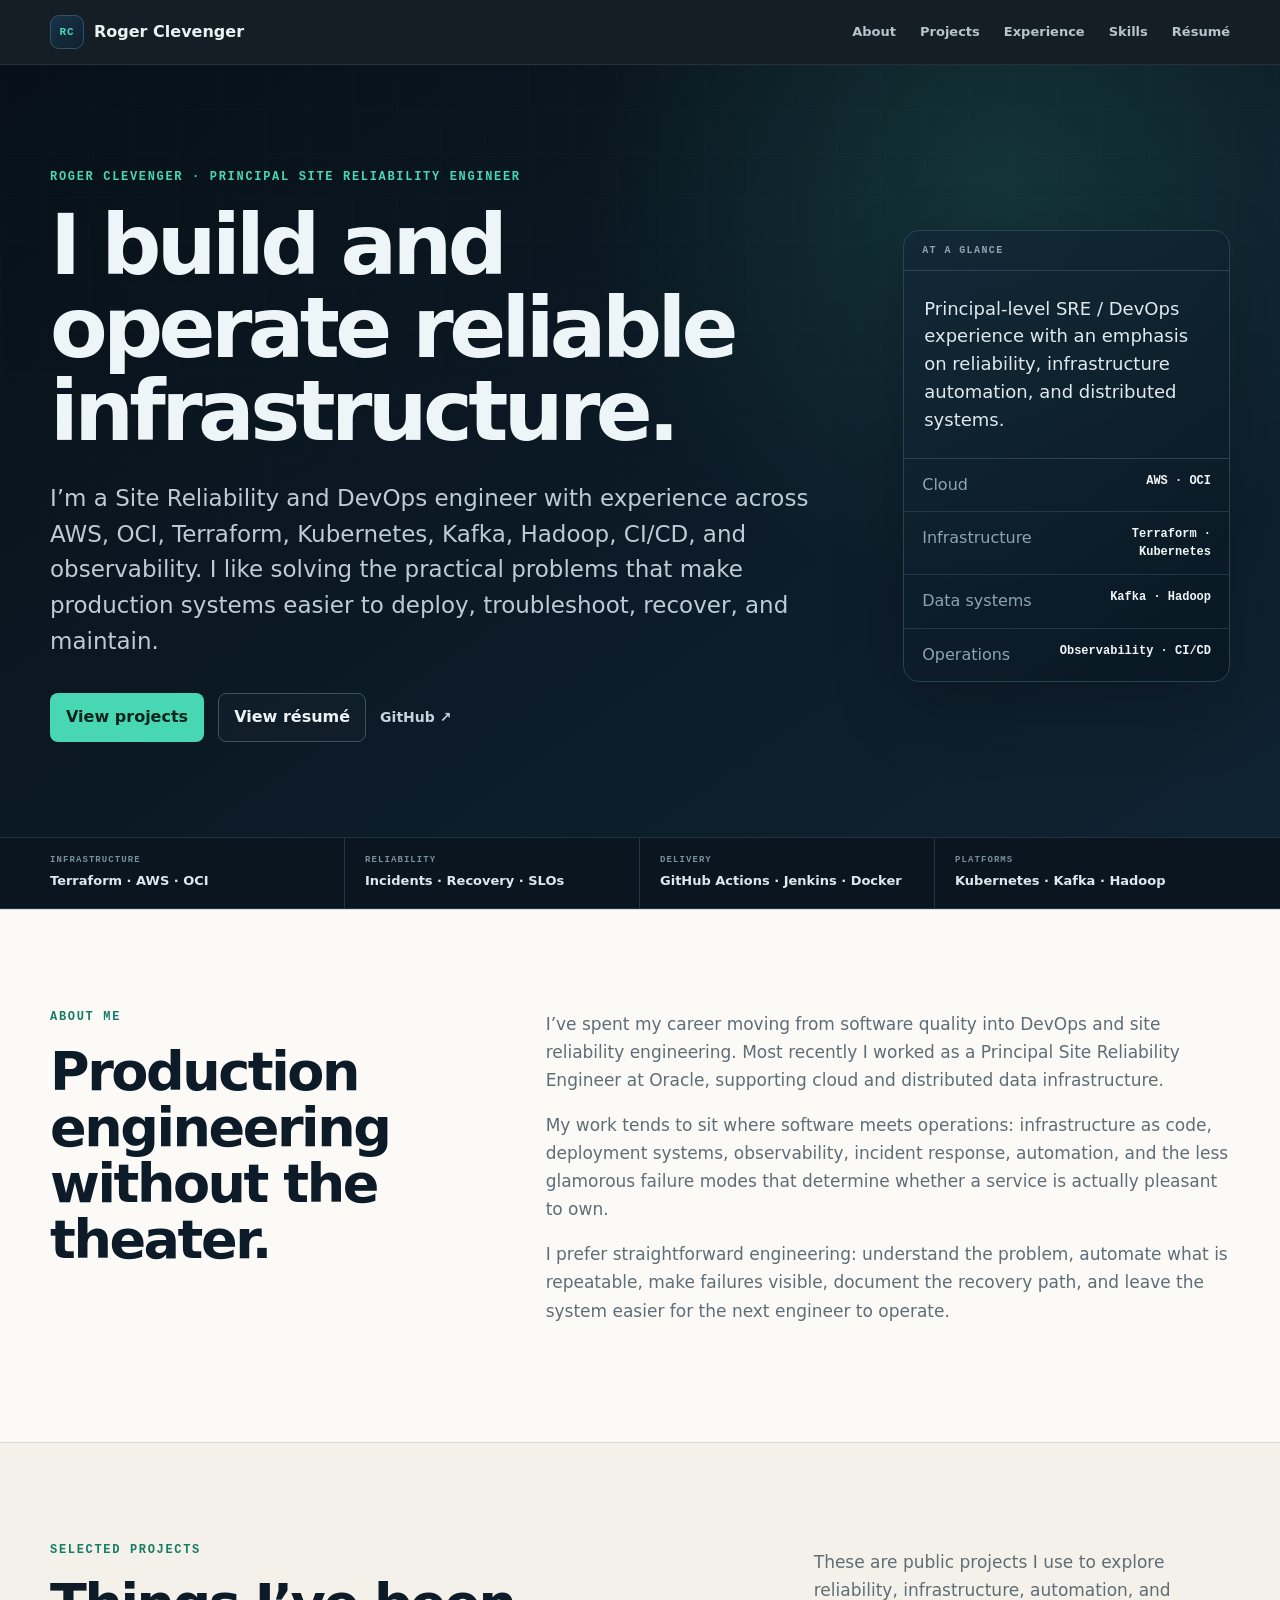
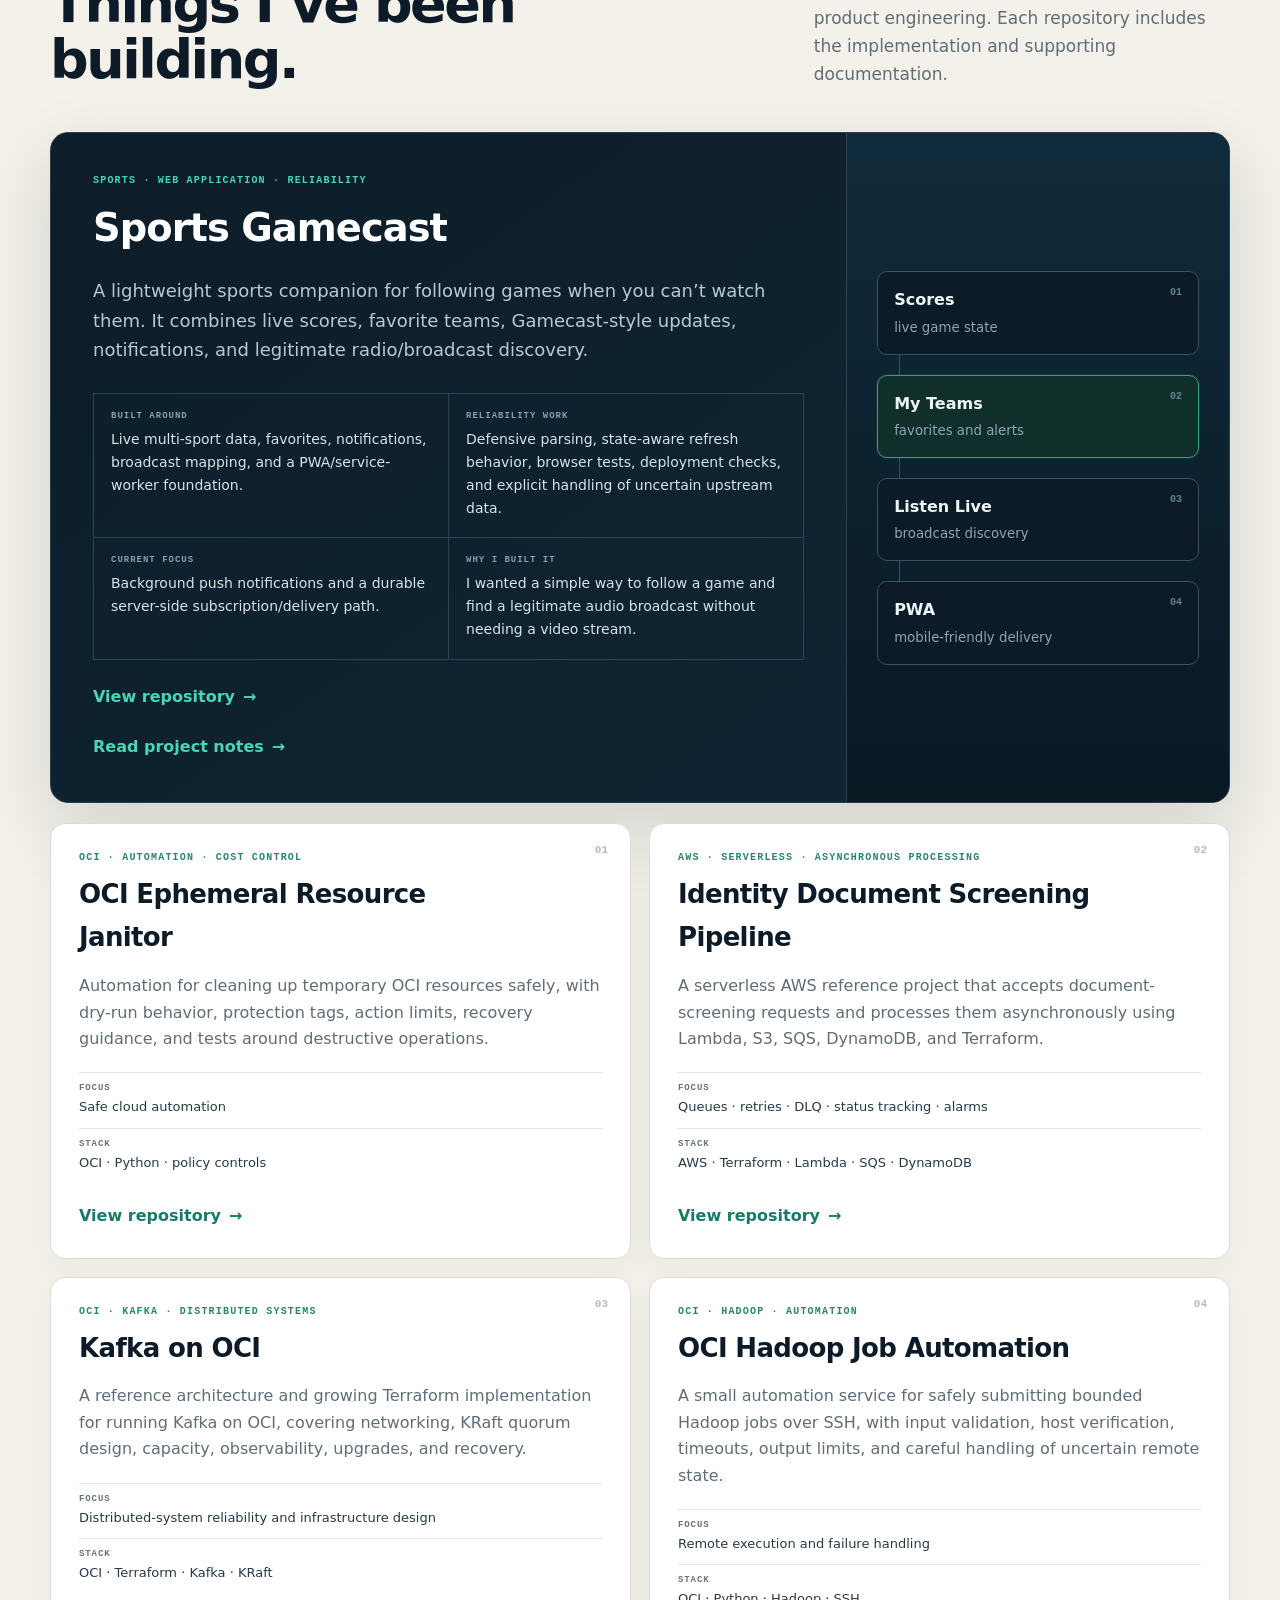
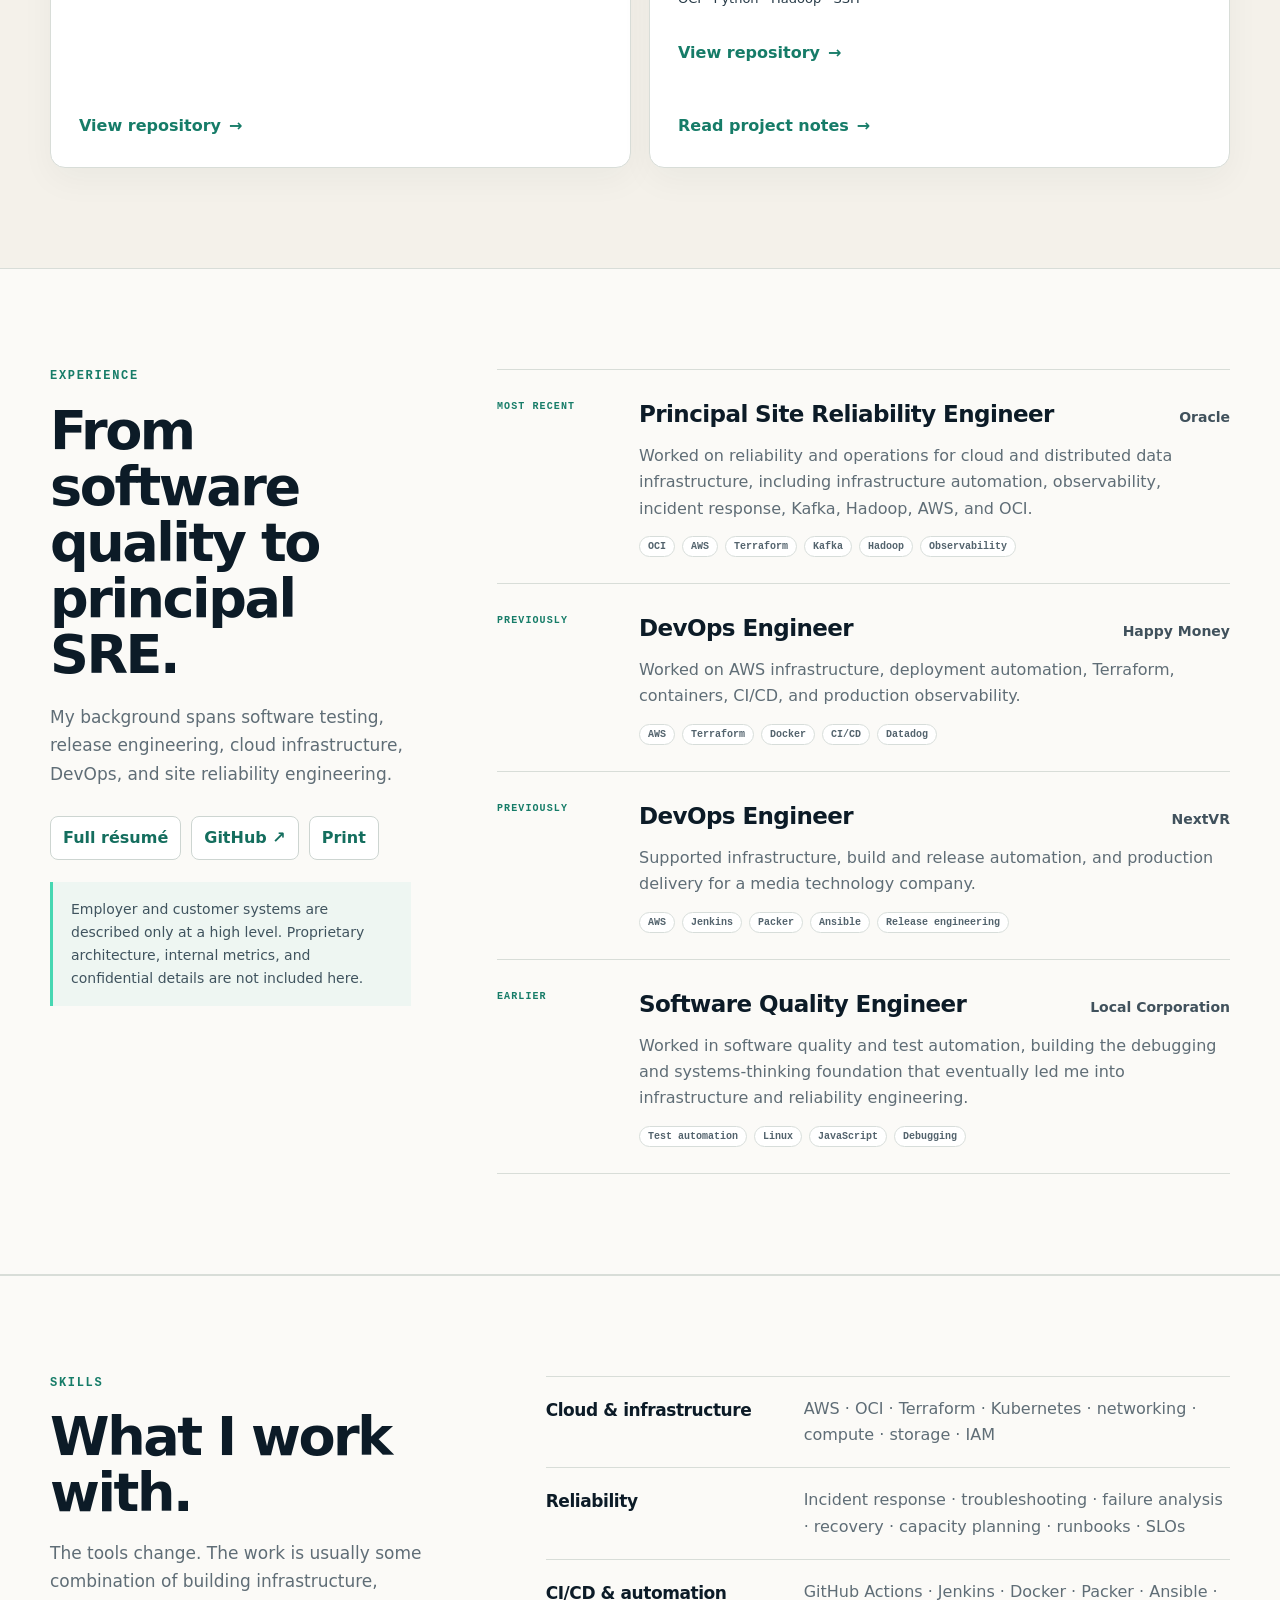
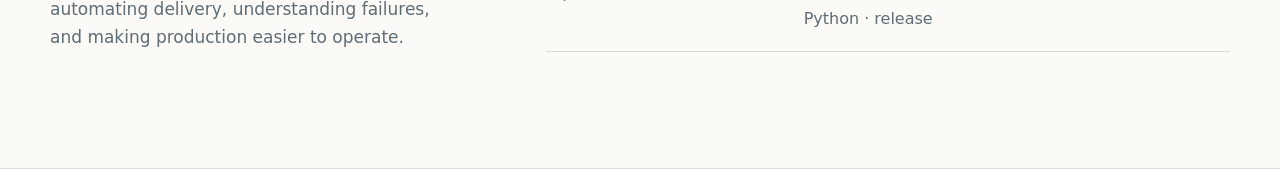
==== commit 6c9ee0b4: "fix: restore Hadoop project notes link" ====
--- a/index.html
+++ b/index.html
@@ -172,7 +172,8 @@
           <div><dt>Focus</dt><dd>Remote execution and failure handling</dd></div>
           <div><dt>Stack</dt><dd>OCI · Python · Hadoop · SSH</dd></div>
         </dl>
-        <a class="project-link" href="https://github.com/rclevenger-hm/oci-hadoop-job-automation">View repository <span aria-hidden="true">→</span></a>
+        <a class="project-link" href="https://github.com/rclevenger-hm/oci-hadoop-job-automation">View repository <span aria-hidden="true">→</span></a><br>
+        <a class="project-link" href="case-studies/oci-hadoop-job-automation/">Read project notes <span aria-hidden="true">→</span></a>
       </article>
     </div>
   </div>
@@ -238,4 +239,4 @@
     <div class="capability-list">
       <article><h3>Cloud & infrastructure</h3><p>AWS · OCI · Terraform · Kubernetes · networking · compute · storage · IAM</p></article>
       <article><h3>Reliability</h3><p>Incident response · troubleshooting · failure analysis · recovery · capacity planning · runbooks · SLOs</p></article>
-      <article><h3>CI/CD & automation</h3><p>GitHub Actions · Jenkins · Docker+      <article><h3>CI/CD & automation</h3><p>GitHub Actions · Jenkins · Docker · Packer · Ansible · Python · release
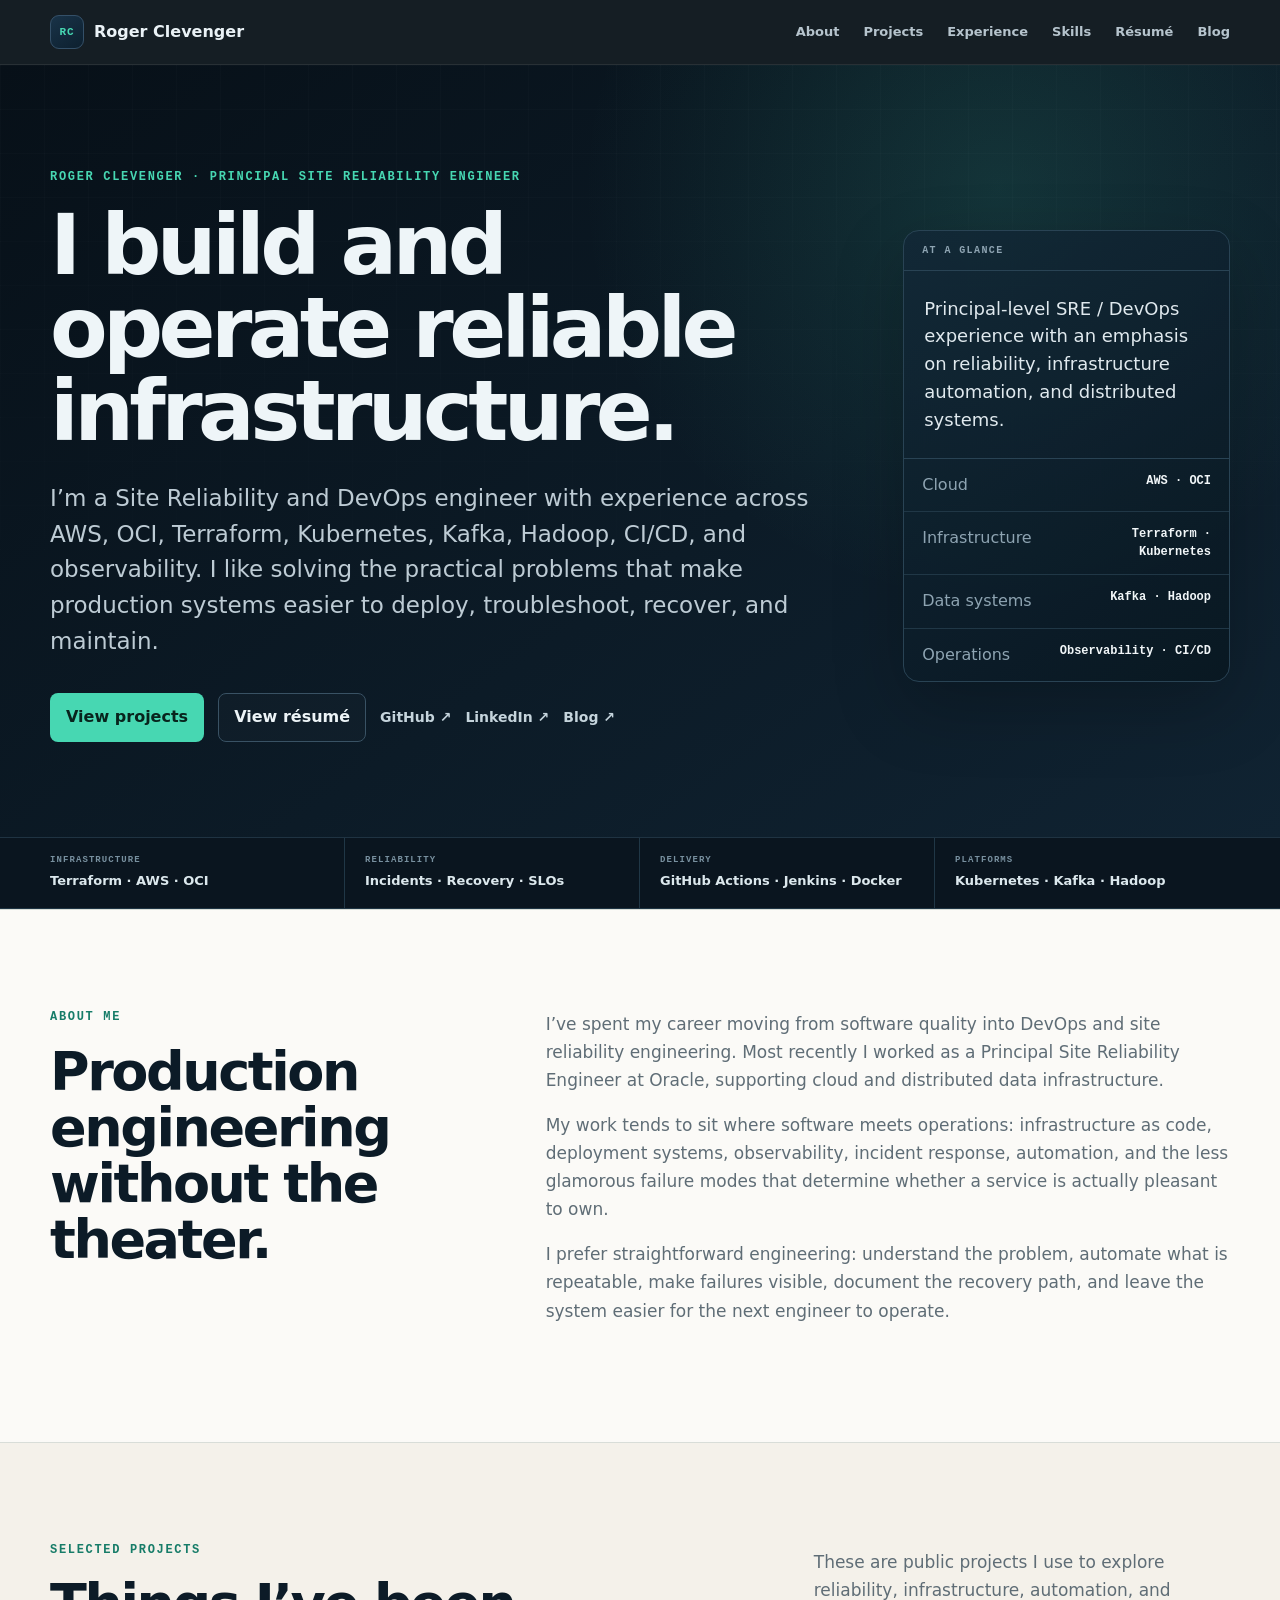
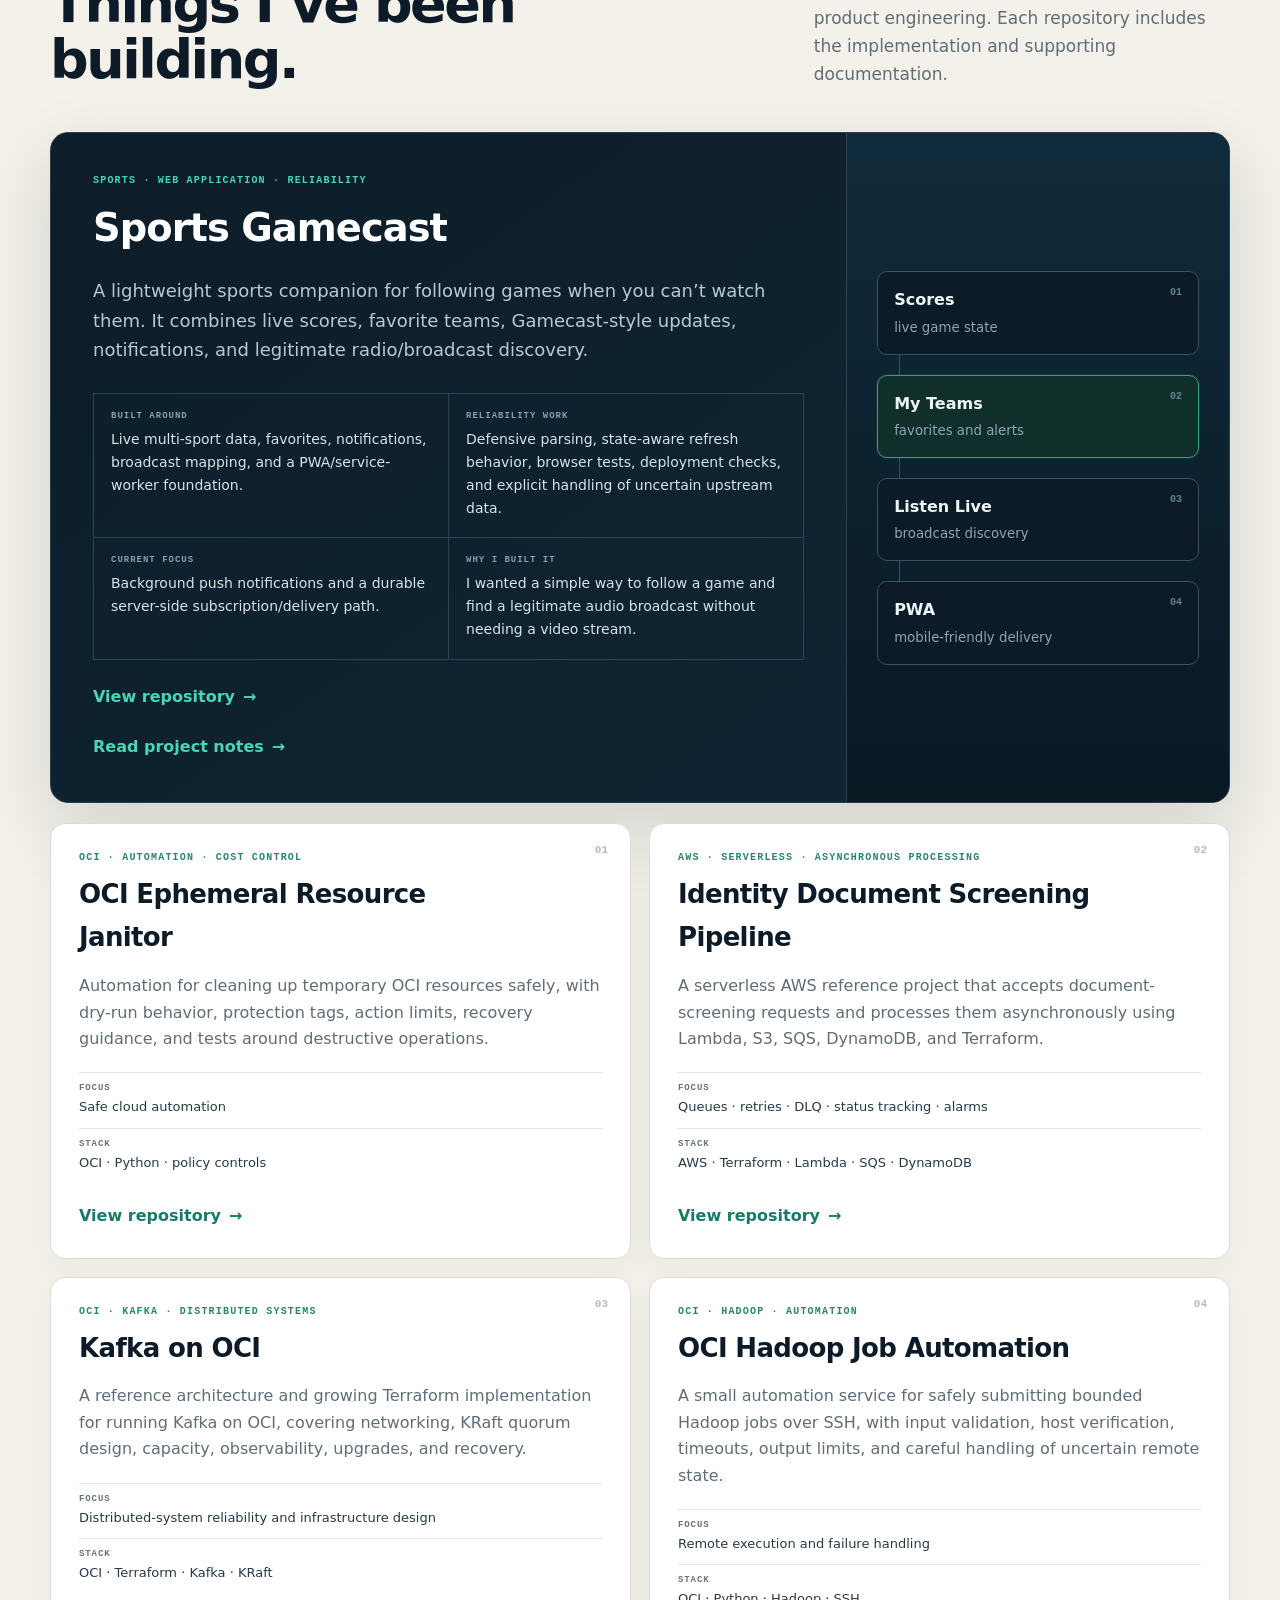
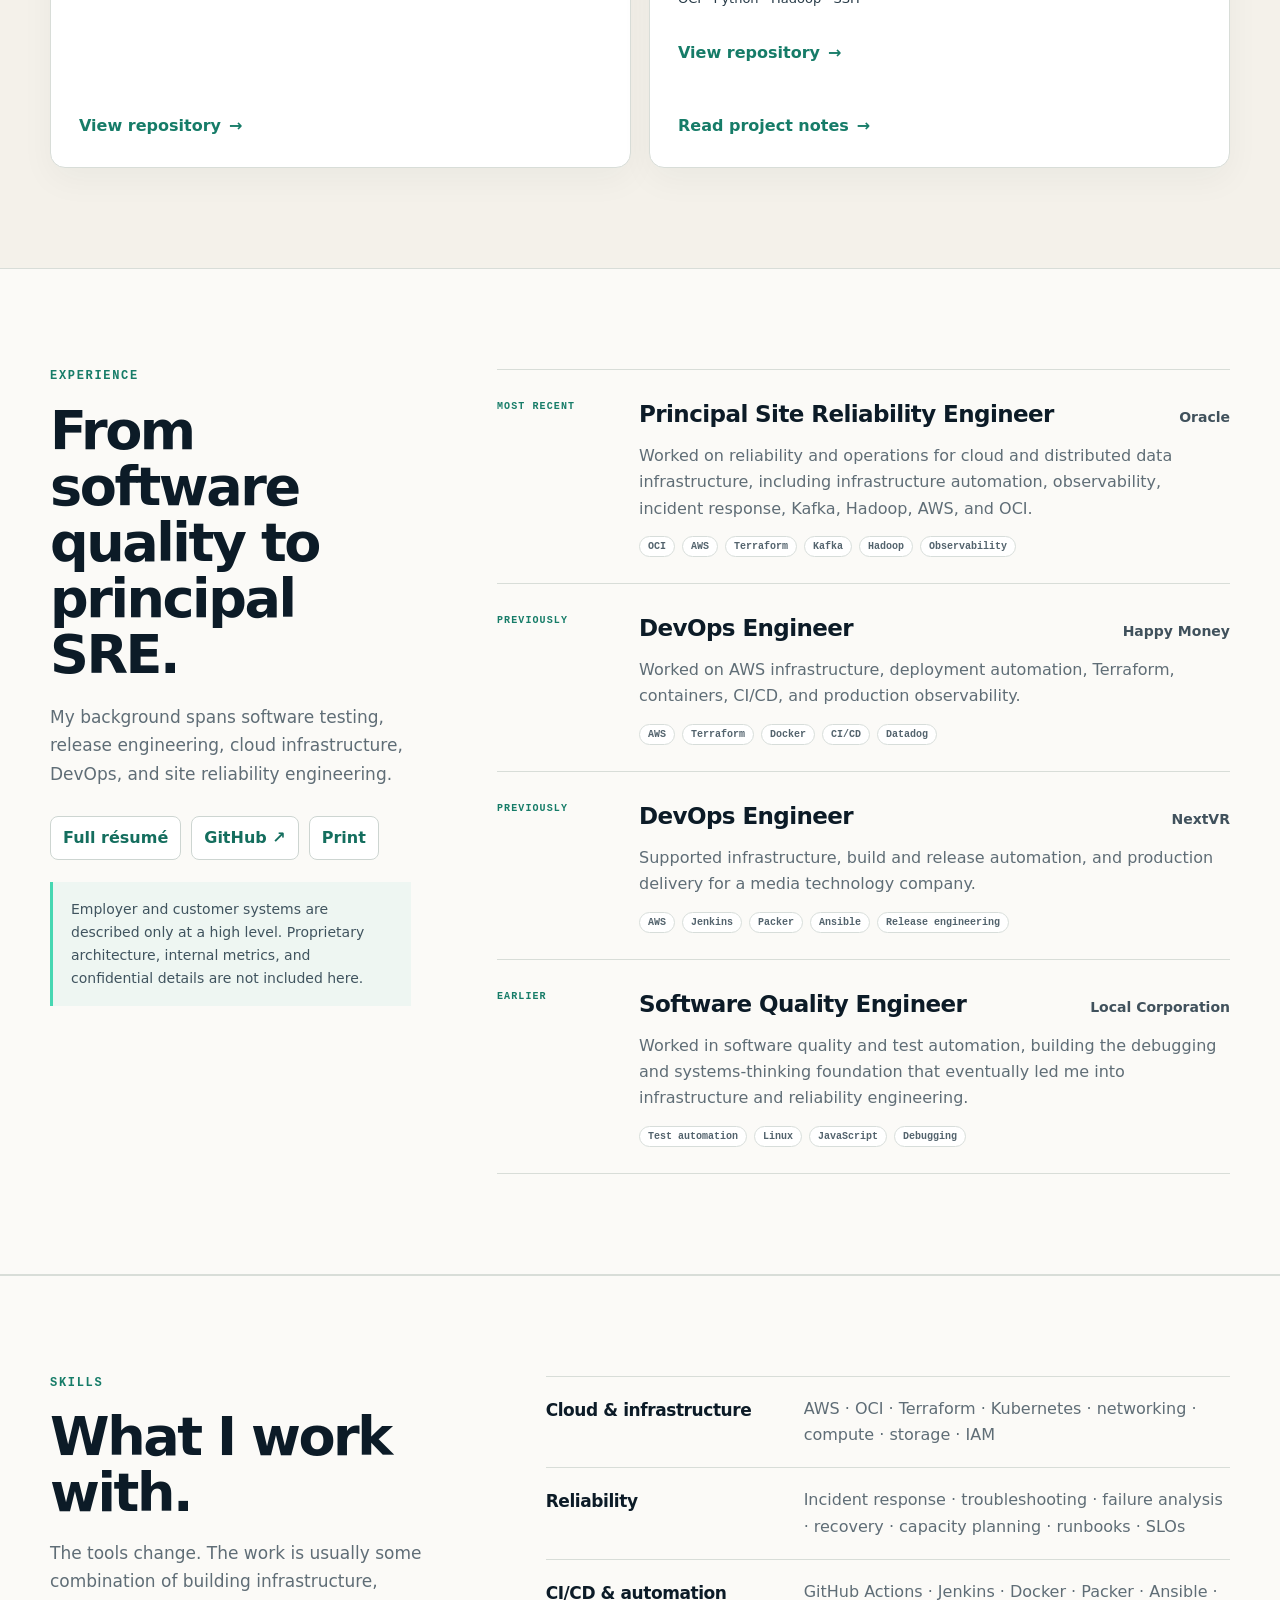
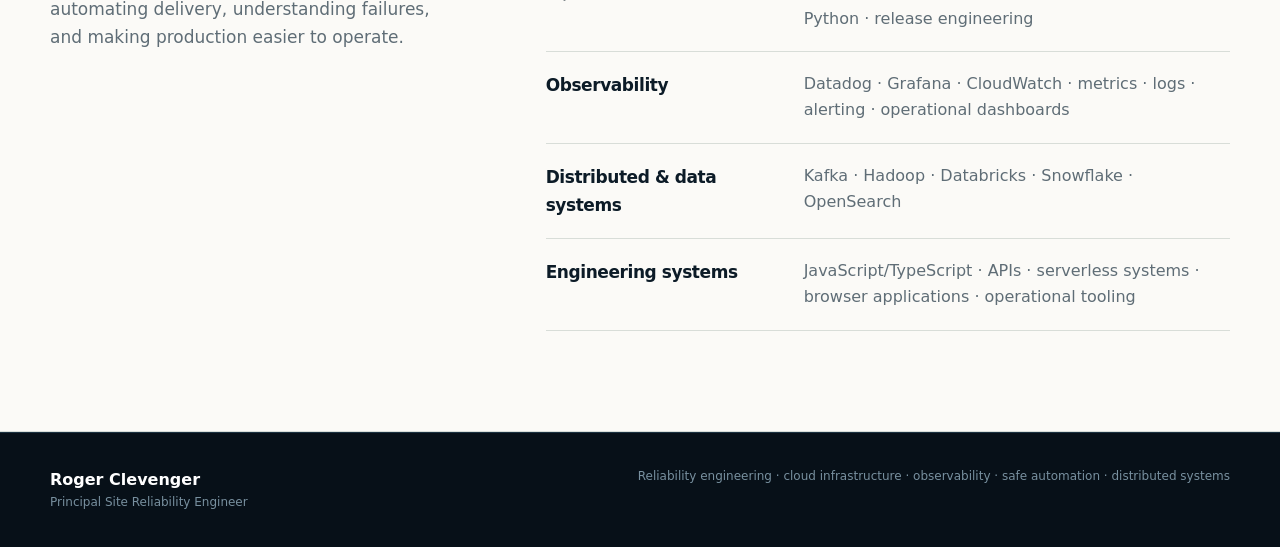
==== commit 45ccfbb6: "fix: restore complete homepage and public profile links" ====
--- a/index.html
+++ b/index.html
@@ -38,6 +38,7 @@
       <a href="#experience">Experience</a>
       <a href="#capabilities">Skills</a>
       <a href="resume/">Résumé</a>
+      <a href="https://rclevenger-hm.github.io/blog/">Blog</a>
     </nav>
   </div>
 </header>
@@ -53,6 +54,8 @@
         <a class="button button-primary" href="#work">View projects</a>
         <a class="button button-ghost" href="resume/">View résumé</a>
         <a class="text-link" href="https://github.com/rclevenger-hm">GitHub <span aria-hidden="true">↗</span></a>
+        <a class="text-link" href="https://www.linkedin.com/in/roger-clevenger-b872b42/">LinkedIn <span aria-hidden="true">↗</span></a>
+        <a class="text-link" href="https://rclevenger-hm.github.io/blog/">Blog <span aria-hidden="true">↗</span></a>
       </div>
     </div>
     <aside class="hero-brief" aria-label="Technical summary">
@@ -239,4 +242,21 @@
     <div class="capability-list">
       <article><h3>Cloud & infrastructure</h3><p>AWS · OCI · Terraform · Kubernetes · networking · compute · storage · IAM</p></article>
       <article><h3>Reliability</h3><p>Incident response · troubleshooting · failure analysis · recovery · capacity planning · runbooks · SLOs</p></article>
-      <article><h3>CI/CD & automation</h3><p>GitHub Actions · Jenkins · Docker · Packer · Ansible · Python · release+      <article><h3>CI/CD & automation</h3><p>GitHub Actions · Jenkins · Docker · Packer · Ansible · Python · release engineering</p></article>
+      <article><h3>Observability</h3><p>Datadog · Grafana · CloudWatch · metrics · logs · alerting · operational dashboards</p></article>
+      <article><h3>Distributed & data systems</h3><p>Kafka · Hadoop · Databricks · Snowflake · OpenSearch</p></article>
+      <article><h3>Engineering systems</h3><p>JavaScript/TypeScript · APIs · serverless systems · browser applications · operational tooling</p></article>
+    </div>
+  </div>
+</section>
+
+</main>
+
+<footer class="site-footer">
+  <div class="shell footer-grid">
+    <div><strong>Roger Clevenger</strong><span>Principal Site Reliability Engineer</span></div>
+    <p>Reliability engineering · cloud infrastructure · observability · safe automation · distributed systems</p>
+  </div>
+</footer>
+</body>
+</html>
